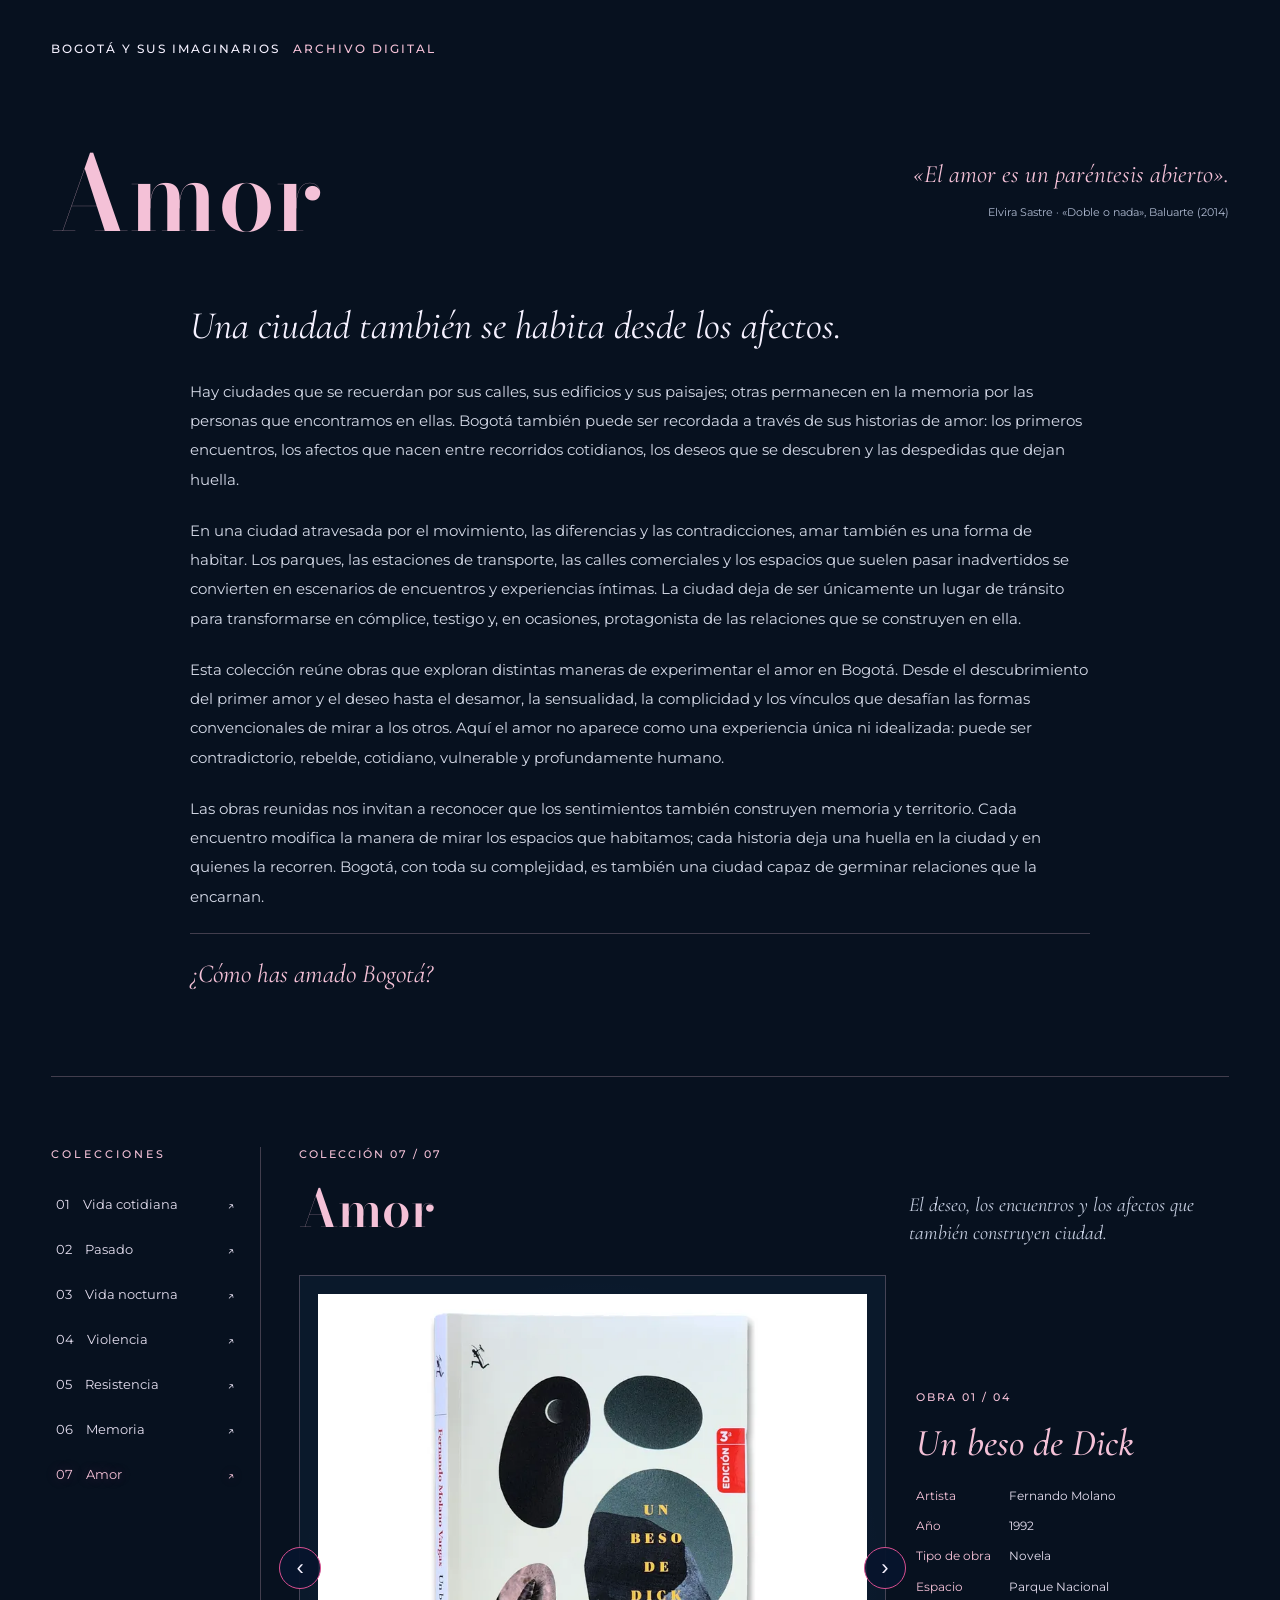
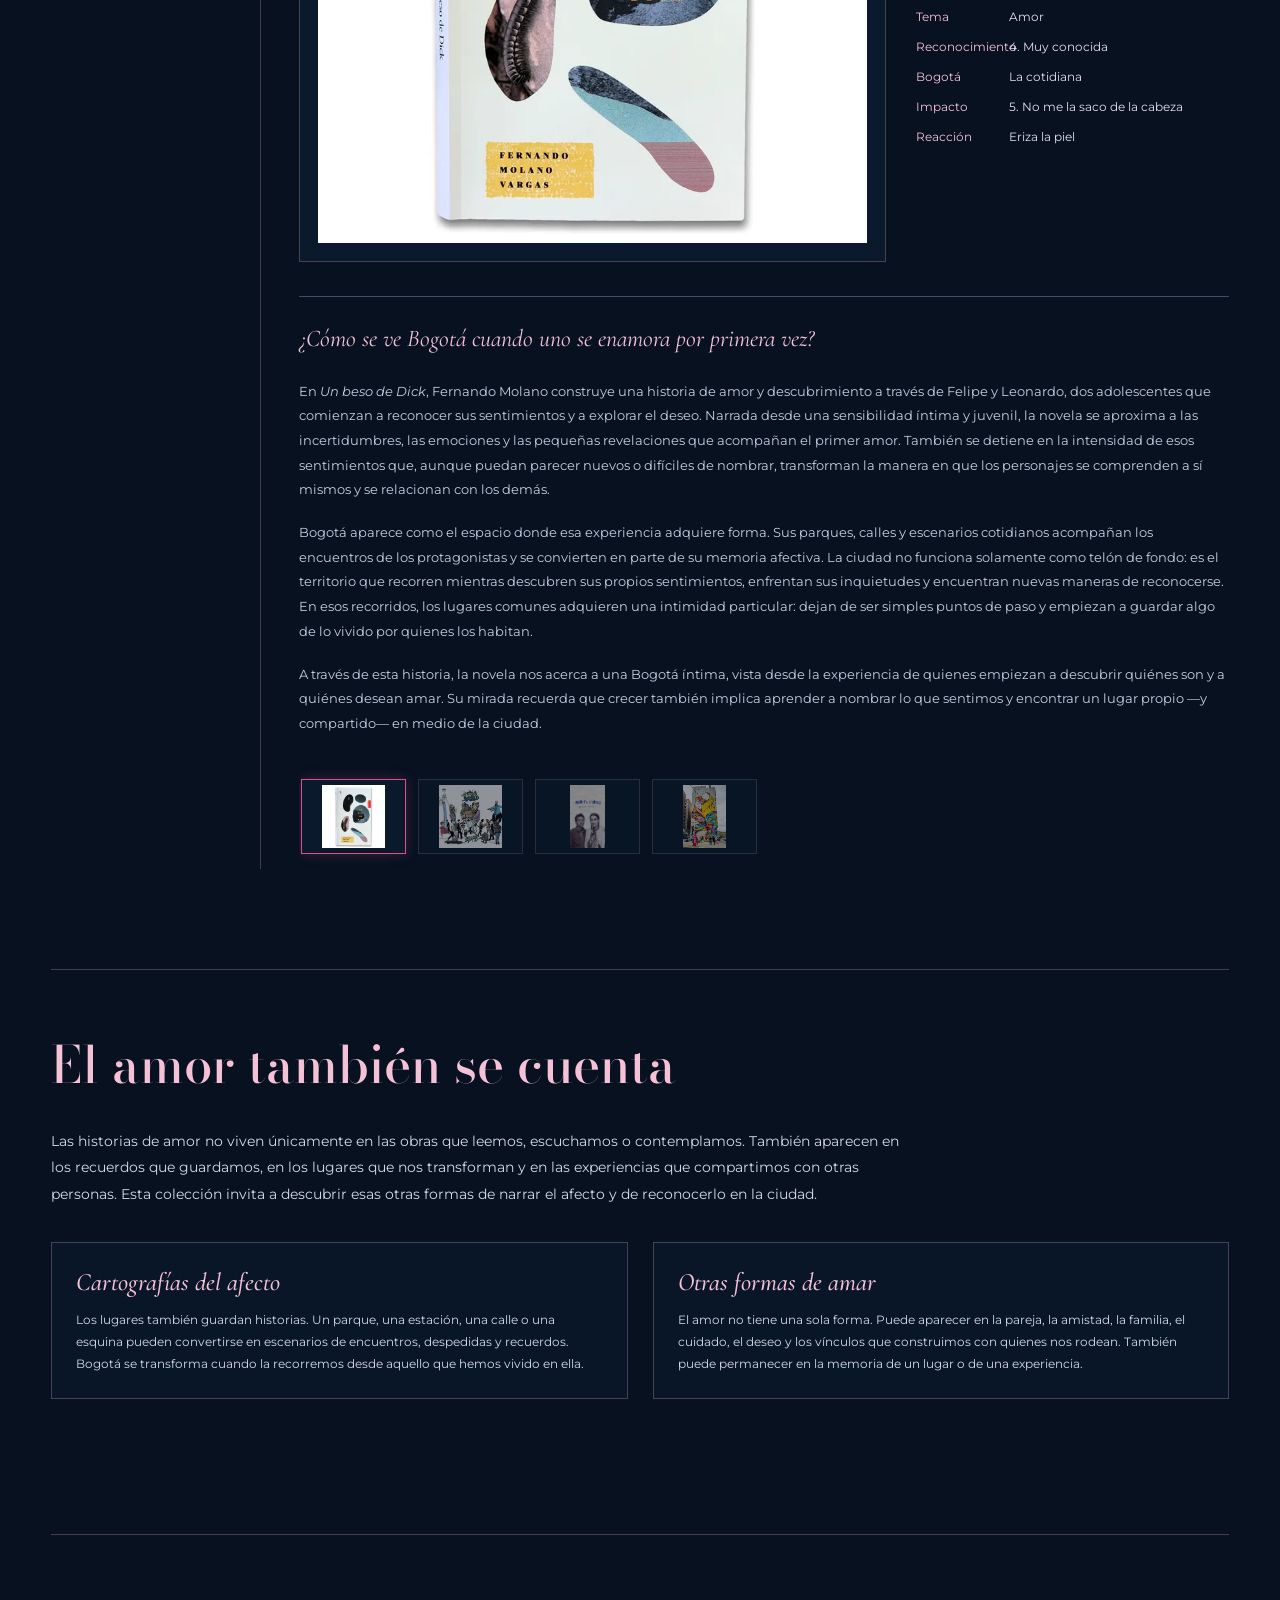
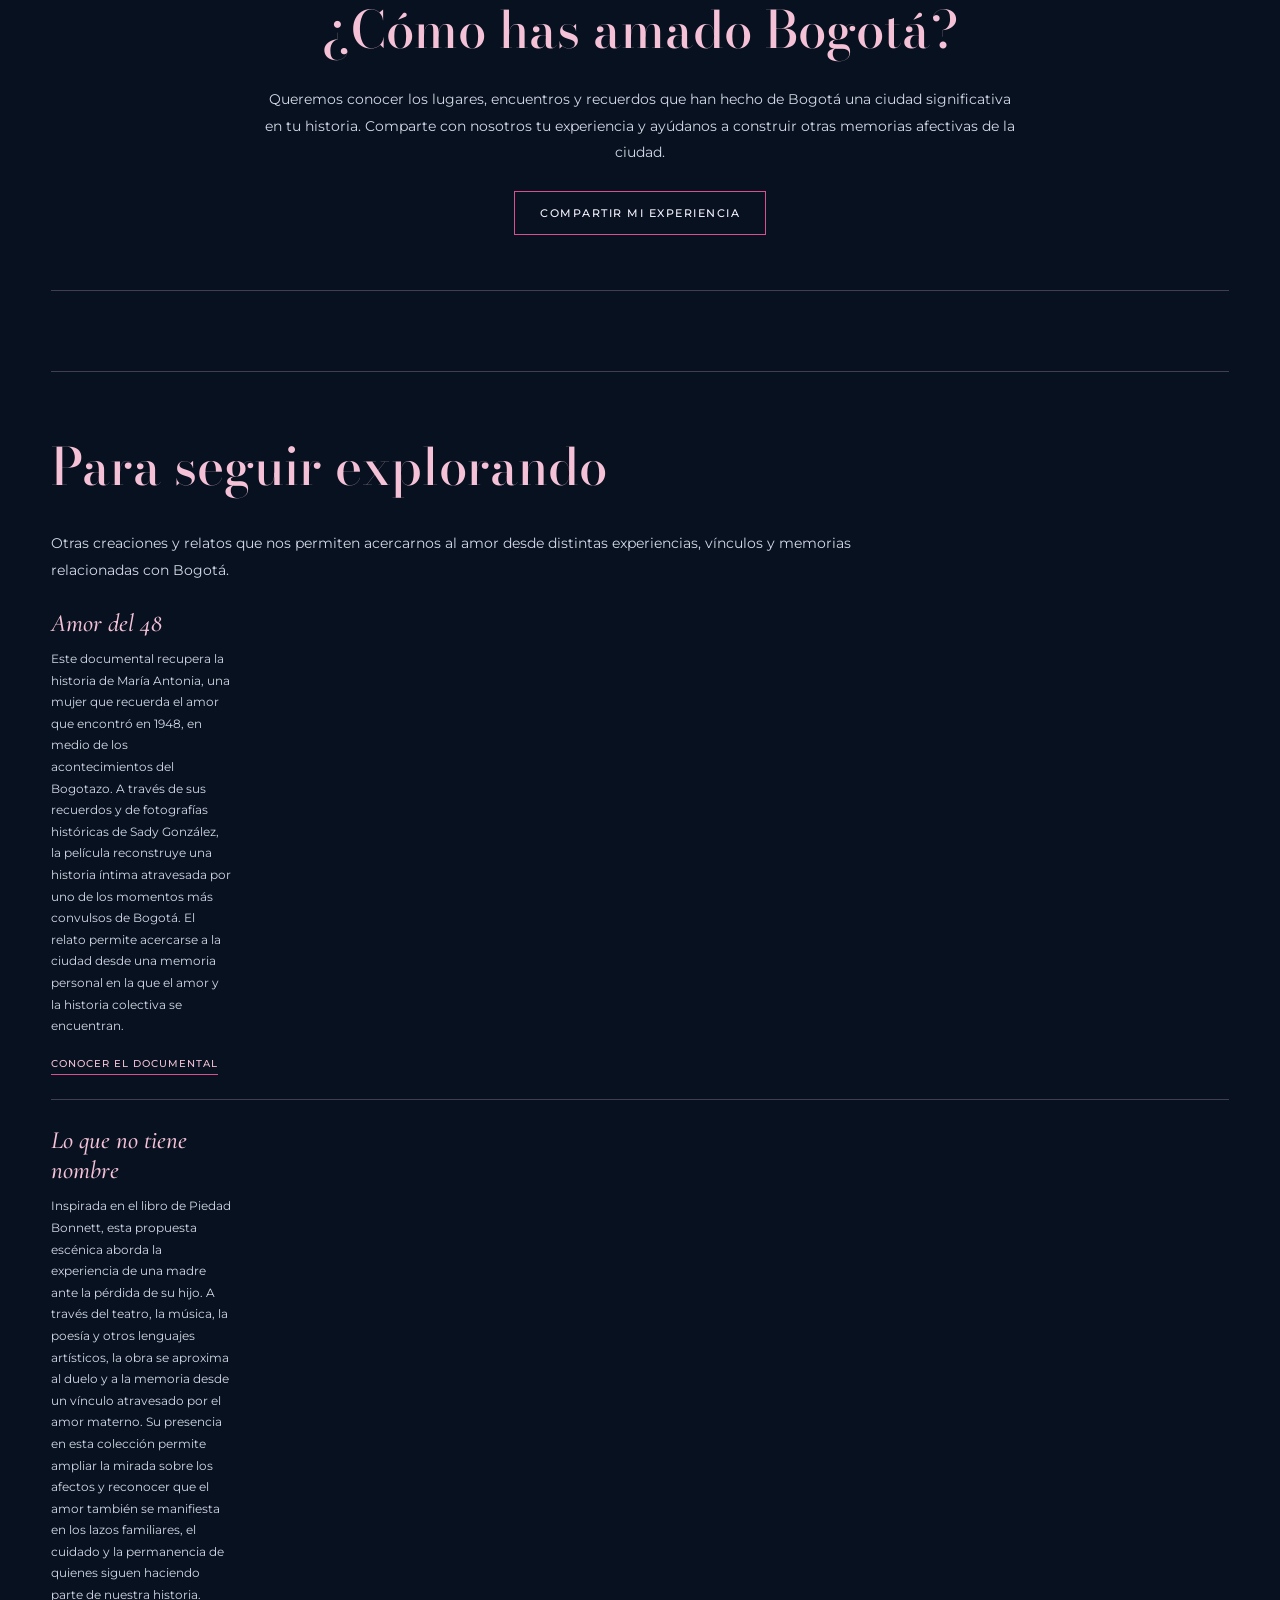
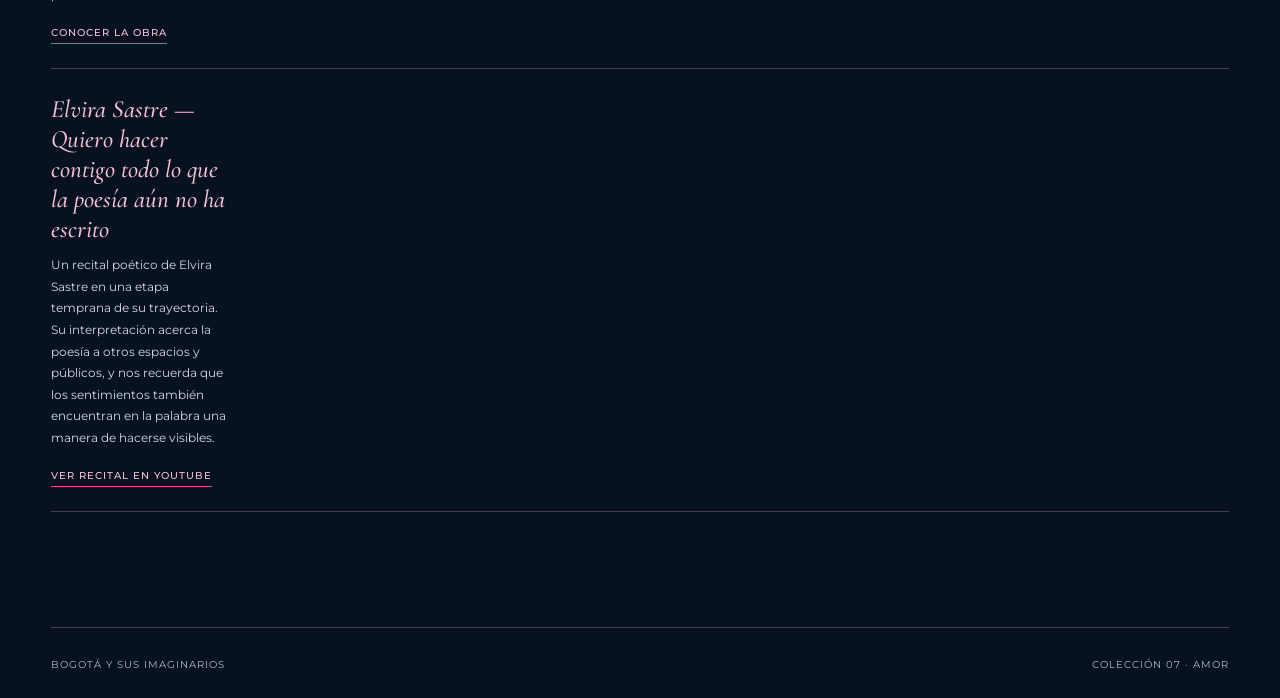
==== amor.html @ e79a4f64 "Create amor.html" ====
<!DOCTYPE html>
<html lang="es">
<head>
  <meta charset="UTF-8">
  <meta name="viewport" content="width=device-width, initial-scale=1.0">
  <meta name="description" content="Explora la colección Amor de Bogotá y sus imaginarios.">
  <title>Amor | Bogotá y sus imaginarios</title>
  <link rel="stylesheet" href="style.css">

  <style>
    :root {
      --fondo: #07111f;
      --panel: #0a192b;
      --lila: #f4c1d7;
      --violeta: #d94f91;
      --texto: #d4d9e7;
      --suave: #aeb9d0;
      --linea: rgba(244, 193, 215, .25);
    }

    * { box-sizing: border-box; }

    body { margin: 0; }

    .pagina-coleccion {
      min-height: 100vh;
      background: var(--fondo);
      color: #f5f1ff;
      padding: 35px 4% 12px;
    }

    .marca-memoria {
      display: inline-block;
      color: #f5f1ff;
      text-decoration: none;
      font: 500 12px 'Montserrat', sans-serif;
      letter-spacing: 2px;
    }

    .marca-memoria span {
      color: var(--lila);
      margin-left: 8px;
    }

    .apertura-memoria {
      max-width: 1450px;
      margin: 58px auto 0;
      padding: 25px 0 65px;
      border-bottom: 1px solid var(--linea);
    }

    .encabezado-memoria {
      display: flex;
      justify-content: space-between;
      align-items: flex-start;
      gap: 35px;
      margin-bottom: 58px;
    }

    .titulo-memoria {
      margin: 0;
      color: var(--lila);
      font: 600 clamp(52px, 8vw, 108px) 'Bodoni Moda', serif;
      line-height: .98;
    }

    .epigrafe-memoria {
      max-width: 450px;
      padding-top: 12px;
      text-align: right;
    }

    .epigrafe-memoria blockquote {
      margin: 0;
      color: #f4c1d7;
      font: italic 400 clamp(18px, 2.1vw, 25px) 'Cormorant Garamond', serif;
      line-height: 1.5;
    }

    .epigrafe-memoria p {
      margin: 12px 0 0;
      color: var(--suave);
      font: 400 11px 'Montserrat', sans-serif;
    }

    .texto-intro-memoria {
      max-width: 900px;
      margin: 0 auto;
      color: var(--texto);
      font: 400 15px 'Montserrat', sans-serif;
      line-height: 1.95;
    }

    .subtitulo-memoria {
      margin: 0 0 28px;
      color: #f5f1ff;
      font: italic 400 clamp(28px, 3.5vw, 39px) 'Cormorant Garamond', serif;
    }

    .texto-intro-memoria p { margin: 0 0 22px; }

    .pregunta-memoria {
      margin: 38px 0 0;
      padding: 24px 0 0;
      border-top: 1px solid var(--linea);
      color: var(--lila);
      font: italic 400 26px 'Cormorant Garamond', serif;
    }

    .enlace-recorrido {
      display: inline-block;
      margin-top: 24px;
      color: #f5f1ff;
      text-decoration: none;
      border-bottom: 1px solid var(--violeta);
      padding-bottom: 7px;
      font: 500 11px 'Montserrat', sans-serif;
      letter-spacing: 1.5px;
      text-transform: uppercase;
    }

    .enlace-recorrido:hover { color: var(--lila); }

    .coleccion-layout {
      display: grid;
      grid-template-columns: 210px minmax(0, 1fr);
      gap: 38px;
      max-width: 1600px;
      margin: 70px auto 0;
      scroll-margin-top: 30px;
    }

    .menu-colecciones {
      border-right: 1px solid var(--linea);
      padding-right: 20px;
    }

    .menu-colecciones h2 {
      font: 500 11px 'Montserrat', sans-serif;
      letter-spacing: 3px;
      color: #f4c1d7;
      margin: 0 0 25px;
    }

    .grupo-coleccion { margin-bottom: 7px; }

    .boton-coleccion {
      width: 100%;
      display: flex;
      align-items: center;
      justify-content: space-between;
      gap: 8px;
      padding: 10px 5px;
      border: 0;
      background: transparent;
      color: #e4deef;
      font: 400 13px 'Montserrat', sans-serif;
      text-align: left;
      cursor: pointer;
      text-decoration: none;
    }

    .boton-coleccion.activa {
      color: var(--lila);
      text-shadow: 0 0 12px rgba(217, 79, 145, .35);
    }

    .lista-obras {
      list-style: none;
      margin: 4px 0 12px;
      padding: 0 0 0 12px;
      border-left: 1px solid rgba(214, 182, 255, .35);
    }

    .lista-obras[hidden] { display: none; }

    .obra-menu {
      width: 100%;
      border: 0;
      background: transparent;
      color: #bfc6d8;
      text-align: left;
      padding: 9px 8px;
      font: 400 11px 'Montserrat', sans-serif;
      cursor: pointer;
      line-height: 1.5;
    }

    .obra-menu:hover,
    .obra-menu.seleccionada {
      background: rgba(217, 79, 145, .15);
      color: #f5f1ff;
    }

    .pendiente {
      padding: 8px;
      color: #8995ad;
      font: 10px 'Montserrat', sans-serif;
      line-height: 1.6;
    }

    .contenido-coleccion { min-width: 0; }

    .sobre-coleccion {
      display: flex;
      justify-content: space-between;
      align-items: end;
      gap: 25px;
      margin-bottom: 28px;
    }

    .numero-coleccion {
      color: #f4c1d7;
      font: 500 11px 'Montserrat', sans-serif;
      letter-spacing: 2px;
      margin: 0;
    }

    .sobre-coleccion h2 {
      margin: 8px 0 0;
      color: var(--lila);
      font: 600 clamp(35px, 4vw, 58px) 'Bodoni Moda', serif;
    }

    .descripcion-coleccion {
      max-width: 320px;
      margin: 0;
      color: #c6cee0;
      font: italic 400 20px 'Cormorant Garamond', serif;
      line-height: 1.4;
    }

    .exposicion {
      display: grid;
      grid-template-columns: minmax(0, 1.5fr) minmax(220px, .8fr);
      gap: 30px;
      align-items: center;
    }

    .marco-obra {
      position: relative;
      aspect-ratio: 4 / 3;
      min-width: 0;
      display: grid;
      place-items: center;
      padding: 18px;
      border: 1px solid var(--linea);
      background:
        radial-gradient(ellipse at center, rgba(49, 91, 255, .14), transparent 70%),
        var(--panel);
    }

    .imagen-obra {
      width: 100%;
      height: 100%;
      max-height: 100%;
      object-fit: contain;
    }

    .flecha-obra {
      position: absolute;
      z-index: 2;
      top: 50%;
      transform: translateY(-50%);
      width: 42px;
      height: 42px;
      border: 1px solid var(--violeta);
      border-radius: 50%;
      background: rgba(7, 21, 45, .95);
      color: #f5f1ff;
      font-size: 22px;
      cursor: pointer;
    }

    .flecha-obra:hover {
      box-shadow: 0 0 16px rgba(217, 79, 145, .35);
    }

    .flecha-anterior { left: -21px; }
    .flecha-siguiente { right: -21px; }

    .datos-obra { padding: 12px 0; }

    .contador-obra {
      color: #f4c1d7;
      font: 500 11px 'Montserrat', sans-serif;
      letter-spacing: 2px;
      margin: 0;
    }

    .datos-obra h3 {
      color: var(--lila);
      font: italic 500 clamp(25px, 3vw, 38px) 'Cormorant Garamond', serif;
      margin: 16px 0 20px;
    }

    .ficha-obra {
      display: grid;
      grid-template-columns: 85px 1fr;
      gap: 11px 8px;
      font: 400 12px 'Montserrat', sans-serif;
      line-height: 1.6;
    }

    .ficha-obra dt { color: #f4c1d7; }
    .ficha-obra dd { margin: 0; color: #e4deef; }

    .descripcion-obra {
      border-top: 1px solid rgba(229, 200, 255, .3);
      padding-top: 17px;
      color: #c6cee0;
      font: 400 12px 'Montserrat', sans-serif;
      line-height: 1.8;
    }

    /* DESCRIPCIÓN AMPLIADA DE CADA OBRA */
    .exposicion {
      align-items: center;
    }

    .descripcion-obra {
      max-width: 1050px;
      margin: 34px auto 0;
      padding: 24px 0 0;
      border-top: 1px solid rgba(229, 200, 255, .3);
      color: #c6cee0;
      font: 400 13px 'Montserrat', sans-serif;
      line-height: 1.9;
    }

    .descripcion-obra p {
      margin: 0 0 18px;
    }

    .descripcion-obra .pregunta-descripcion {
      margin: 0 0 22px;
      color: var(--lila);
      font: italic 400 24px 'Cormorant Garamond', serif;
      line-height: 1.5;
    }

    .miniaturas {
      display: flex;
      gap: 12px;
      overflow-x: auto;
      padding: 25px 2px 15px;
      margin-top: 12px;
    }

    .miniatura {
      flex: 0 0 105px;
      height: 75px;
      border: 1px solid var(--linea);
      background: var(--panel);
      padding: 5px;
      cursor: pointer;
      opacity: .55;
    }

    .miniatura.activa {
      opacity: 1;
      border-color: var(--violeta);
      box-shadow: 0 0 12px rgba(217, 79, 145, .25);
    }

    .miniatura img {
      width: 100%;
      height: 100%;
      object-fit: contain;
    }

    .seccion-extra {
      max-width: 1450px;
      margin: 100px auto 0;
      padding: 55px 0;
      border-top: 1px solid var(--linea);
    }

    .seccion-extra h2 {
      color: var(--lila);
      font: 500 clamp(32px, 4vw, 54px) 'Bodoni Moda', serif;
      margin: 0 0 25px;
    }

    .seccion-extra > p {
      max-width: 850px;
      color: var(--texto);
      font: 400 14px 'Montserrat', sans-serif;
      line-height: 1.9;
    }

    .tarjetas-extra {
      display: grid;
      grid-template-columns: repeat(2, minmax(0, 1fr));
      gap: 25px;
      margin-top: 35px;
    }

    .tarjeta-extra {
      border: 1px solid var(--linea);
      background: rgba(10, 25, 43, .7);
      padding: 24px;
    }

    .tarjeta-extra h3 {
      color: var(--lila);
      font: italic 500 25px 'Cormorant Garamond', serif;
      margin: 0 0 12px;
    }

    .tarjeta-extra p {
      color: var(--texto);
      font: 400 12px 'Montserrat', sans-serif;
      line-height: 1.8;
    }

    .tarjeta-extra a {
      display: inline-block;
      margin-top: 12px;
      color: var(--lila);
      text-decoration: none;
      border-bottom: 1px solid var(--violeta);
      padding-bottom: 5px;
      font: 500 10px 'Montserrat', sans-serif;
      letter-spacing: 1px;
      text-transform: uppercase;
    }

    .participacion {
      max-width: 1450px;
      margin: 80px auto 0;
      padding: 55px 0;
      border-top: 1px solid var(--linea);
      border-bottom: 1px solid var(--linea);
      text-align: center;
    }

    .participacion h2 {
      color: var(--lila);
      font: 500 clamp(32px, 4vw, 54px) 'Bodoni Moda', serif;
      margin: 0 0 18px;
    }

    .participacion p {
      max-width: 750px;
      margin: 0 auto 25px;
      color: var(--texto);
      font: 400 14px 'Montserrat', sans-serif;
      line-height: 1.9;
    }

    .boton-participar {
      display: inline-block;
      padding: 14px 25px;
      border: 1px solid var(--violeta);
      color: #f5f1ff;
      text-decoration: none;
      font: 500 11px 'Montserrat', sans-serif;
      letter-spacing: 1.5px;
      text-transform: uppercase;
      transition: .25s;
    }

    .boton-participar:hover {
      background: var(--violeta);
      color: #07111f;
    }

    .recomendaciones {
      max-width: 1450px;
      margin: 80px auto 0;
      padding: 55px 0;
      border-top: 1px solid var(--linea);
    }

    .recomendaciones h2 {
      color: var(--lila);
      font: 500 clamp(32px, 4vw, 54px) 'Bodoni Moda', serif;
      margin: 0 0 25px;
    }

    .recomendaciones-intro {
      max-width: 850px;
      color: var(--texto);
      font: 400 14px 'Montserrat', sans-serif;
      line-height: 1.9;
    }

    .recomendacion {
      display: grid;
      grid-template-columns: 180px minmax(0, 1fr);
      gap: 25px;
      align-items: center;
      padding: 25px 0;
      border-bottom: 1px solid var(--linea);
    }

    .recomendacion img {
      width: 100%;
      aspect-ratio: 4 / 3;
      object-fit: cover;
      border: 1px solid var(--linea);
    }

    .recomendacion h3 {
      color: var(--lila);
      font: italic 500 25px 'Cormorant Garamond', serif;
      margin: 0 0 10px;
    }

    .recomendacion p {
      color: var(--texto);
      font: 400 12px 'Montserrat', sans-serif;
      line-height: 1.8;
      margin: 0 0 12px;
    }

    .recomendacion a {
      color: var(--lila);
      text-decoration: none;
      border-bottom: 1px solid var(--violeta);
      padding-bottom: 4px;
      font: 500 10px 'Montserrat', sans-serif;
      letter-spacing: 1px;
      text-transform: uppercase;
    }

    .video-recomendacion {
      width: 100%;
      max-width: 850px;
      aspect-ratio: 16 / 9;
      display: block;
      margin: 25px auto 0;
      border: 1px solid var(--linea);
    }

    .pie-memoria {
      max-width: 1450px;
      margin: 60px auto 0;
      padding: 30px 0 15px;
      border-top: 1px solid var(--linea);
      display: flex;
      justify-content: space-between;
      gap: 20px;
      color: var(--suave);
      font: 400 10px 'Montserrat', sans-serif;
      letter-spacing: 1px;
    }

    @media (max-width: 900px) {
      .coleccion-layout {
        grid-template-columns: 1fr;
      }

      .menu-colecciones {
        border-right: 0;
        border-bottom: 1px solid var(--linea);
        padding: 0 0 20px;
      }

      .exposicion {
        grid-template-columns: 1fr;
      }

      .datos-obra {
        padding: 10px 0;
      }
    }

    @media (max-width: 600px) {
      .pagina-coleccion { padding: 25px 5% 10px; }

      .encabezado-memoria {
        display: block;
        margin-bottom: 35px;
      }

      .epigrafe-memoria {
        margin-top: 30px;
        text-align: left;
      }

      .sobre-coleccion {
        display: block;
      }

      .descripcion-coleccion {
        margin-top: 15px;
      }

      .tarjetas-extra {
        grid-template-columns: 1fr;
      }

      .recomendacion {
        grid-template-columns: 1fr;
      }

      .recomendacion img {
        max-width: 260px;
      }

      .pie-memoria {
        display: block;
        line-height: 2;
      }
    }
  </style>
</head>
<body>

  <main class="pagina-coleccion">

    <a href="index.html" class="marca-memoria">
      BOGOTÁ Y SUS IMAGINARIOS
      <span>ARCHIVO DIGITAL</span>
    </a>

    <section class="apertura-memoria">

      <div class="encabezado-memoria">
        <h1 class="titulo-memoria">Amor</h1>

        <div class="epigrafe-memoria">
          <blockquote>
            «El amor es un paréntesis abierto».
          </blockquote>
          <p>Elvira Sastre · «Doble o nada», Baluarte (2014)</p>
        </div>
      </div>

      <div class="texto-intro-memoria">

        <h2 class="subtitulo-memoria">
          Una ciudad también se habita desde los afectos.
        </h2>

        <p>
          Hay ciudades que se recuerdan por sus calles, sus edificios y sus
          paisajes; otras permanecen en la memoria por las personas que
          encontramos en ellas. Bogotá también puede ser recordada a través
          de sus historias de amor: los primeros encuentros, los afectos que
          nacen entre recorridos cotidianos, los deseos que se descubren y
          las despedidas que dejan huella.
        </p>

        <p>
          En una ciudad atravesada por el movimiento, las diferencias y las
          contradicciones, amar también es una forma de habitar. Los parques,
          las estaciones de transporte, las calles comerciales y los espacios
          que suelen pasar inadvertidos se convierten en escenarios de
          encuentros y experiencias íntimas. La ciudad deja de ser únicamente
          un lugar de tránsito para transformarse en cómplice, testigo y,
          en ocasiones, protagonista de las relaciones que se construyen en ella.
        </p>

        <p>
          Esta colección reúne obras que exploran distintas maneras de
          experimentar el amor en Bogotá. Desde el descubrimiento del primer
          amor y el deseo hasta el desamor, la sensualidad, la complicidad y
          los vínculos que desafían las formas convencionales de mirar a los
          otros. Aquí el amor no aparece como una experiencia única ni
          idealizada: puede ser contradictorio, rebelde, cotidiano, vulnerable
          y profundamente humano.
        </p>

        <p>
          Las obras reunidas nos invitan a reconocer que los sentimientos
          también construyen memoria y territorio. Cada encuentro modifica
          la manera de mirar los espacios que habitamos; cada historia deja
          una huella en la ciudad y en quienes la recorren. Bogotá, con toda
          su complejidad, es también una ciudad capaz de germinar relaciones
          que la encarnan.
        </p>

        <p class="pregunta-memoria" id="pregunta-apertura">
          ¿Cómo has amado Bogotá?
        </p>

      </div>
    </section>

    <section class="coleccion-layout" id="coleccion">

      <aside class="menu-colecciones">
        <h2>COLECCIONES</h2>

        <nav id="menu-lateral">

          <div class="grupo-coleccion">
            <a class="boton-coleccion" href="vida-cotidiana.html">
              <span>01　Vida cotidiana</span><span>↗</span>
            </a>
          </div>

          <div class="grupo-coleccion">
            <a class="boton-coleccion" href="pasado.html">
              <span>02　Pasado</span><span>↗</span>
            </a>
          </div>

          <div class="grupo-coleccion">
            <a class="boton-coleccion" href="vida-nocturna.html">
              <span>03　Vida nocturna</span><span>↗</span>
            </a>
          </div>

          <div class="grupo-coleccion">
            <a class="boton-coleccion" href="violencia.html">
              <span>04　Violencia</span><span>↗</span>
            </a>
          </div>

          <div class="grupo-coleccion">
            <a class="boton-coleccion" href="resistencia.html">
              <span>05　Resistencia</span><span>↗</span>
            </a>
          </div>

          <div class="grupo-coleccion">
            <a class="boton-coleccion" href="memoria.html">
              <span>06　Memoria</span><span>↗</span>
            </a>
          </div>

          <div class="grupo-coleccion">
            <a class="boton-coleccion activa" href="amor.html" aria-current="page">
              <span>07　Amor</span><span>↗</span>
            </a>
          </div>

        </nav>
      </aside>

      <div class="contenido-coleccion">

        <div class="sobre-coleccion">
          <div>
            <p class="numero-coleccion">COLECCIÓN 07 / 07</p>
            <h2>Amor</h2>
          </div>

          <p class="descripcion-coleccion">
            El deseo, los encuentros y los afectos que también construyen ciudad.
          </p>
        </div>

        <div class="exposicion">

          <div class="marco-obra">
            <button class="flecha-obra flecha-anterior" id="anterior" aria-label="Obra anterior">‹</button>

            <img
              src="imgs/un-beso-de-dick.webp"
              alt="Portada de Un beso de Dick"
              class="imagen-obra"
              id="imagen-principal"
            >

            <button class="flecha-obra flecha-siguiente" id="siguiente" aria-label="Obra siguiente">›</button>
          </div>

          <div class="datos-obra">
            <p class="contador-obra" id="contador-obra">OBRA 01 / 04</p>
            <h3 id="titulo-obra">Un beso de Dick</h3>

            <dl class="ficha-obra" id="ficha-obra">
              <dt>Artista</dt>
              <dd>Fernando Molano</dd>

              <dt>Año</dt>
              <dd>1992</dd>

              <dt>Tipo de obra</dt>
              <dd>Novela</dd>

              <dt>Espacio</dt>
              <dd>Parque Nacional</dd>

              <dt>Tema</dt>
              <dd>Amor</dd>

              <dt>Reconocimiento</dt>
              <dd>4. Muy conocida</dd>

              <dt>Bogotá</dt>
              <dd>La cotidiana</dd>

              <dt>Impacto</dt>
              <dd>5. No me la saco de la cabeza</dd>

              <dt>Reacción</dt>
              <dd>Eriza la piel</dd>
            </dl>
          </div>

        </div>

        <div class="descripcion-obra" id="descripcion-obra">
          <p class="pregunta-descripcion">
            ¿Cómo se ve Bogotá cuando uno se enamora por primera vez?
          </p>

          <p>
            En Un beso de Dick, Fernando Molano construye una historia de amor
            y descubrimiento a través de Felipe y Leonardo, dos adolescentes
            que comienzan a reconocer sus sentimientos y a explorar el deseo.
            Narrada desde una sensibilidad íntima y juvenil, la novela se
            aproxima a las incertidumbres, las emociones y las pequeñas
            revelaciones que acompañan el primer amor. También se detiene en
            la intensidad de esos sentimientos que, aunque puedan parecer
            nuevos o difíciles de nombrar, transforman la manera en que los
            personajes se comprenden a sí mismos y se relacionan con los demás.
          </p>

          <p>
            Bogotá aparece como el espacio donde esa experiencia adquiere
            forma. Sus parques, calles y escenarios cotidianos acompañan los
            encuentros de los protagonistas y se convierten en parte de su
            memoria afectiva. La ciudad no funciona solamente como telón de
            fondo: es el territorio que recorren mientras descubren sus
            propios sentimientos, enfrentan sus inquietudes y encuentran
            nuevas maneras de reconocerse. En esos recorridos, los lugares
            comunes adquieren una intimidad particular: dejan de ser simples
            puntos de paso y empiezan a guardar algo de lo vivido por quienes
            los habitan.
          </p>

          <p>
            A través de esta historia, la novela nos acerca a una Bogotá
            íntima, vista desde la experiencia de quienes empiezan a descubrir
            quiénes son y a quiénes desean amar. Su mirada recuerda que crecer
            también implica aprender a nombrar lo que sentimos y encontrar un
            lugar propio —y compartido— en medio de la ciudad.
          </p>
        </div>

        <div class="miniaturas" id="miniaturas">

          <button class="miniatura activa" data-indice="0" aria-label="Ver Un beso de Dick">
            <img src="imgs/un-beso-de-dick.webp" alt="">
          </button>

          <button class="miniatura" data-indice="1" aria-label="Ver Rock N' Love">
            <img src="imgs/rock-n-love.png" alt="">
          </button>

          <button class="miniatura" data-indice="2" aria-label="Ver Bolero Falaz">
            <img src="imgs/bolero-falaz.jpeg" alt="">
          </button>

          <button class="miniatura" data-indice="3" aria-label="Ver El beso de los invisibles">
            <img src="imgs/beso-de-los-invisibles.jpg" alt="">
          </button>

        </div>

      </div>
    </section>
        <section class="seccion-extra" id="extras-amor">

      <h2>El amor también se cuenta</h2>

      <p>
        Las historias de amor no viven únicamente en las obras que leemos,
        escuchamos o contemplamos. También aparecen en los recuerdos que
        guardamos, en los lugares que nos transforman y en las experiencias
        que compartimos con otras personas. Esta colección invita a descubrir
        esas otras formas de narrar el afecto y de reconocerlo en la ciudad.
      </p>

      <div class="tarjetas-extra">

        <article class="tarjeta-extra">
          <h3>Cartografías del afecto</h3>
          <p>
            Los lugares también guardan historias. Un parque, una estación,
            una calle o una esquina pueden convertirse en escenarios de
            encuentros, despedidas y recuerdos. Bogotá se transforma cuando
            la recorremos desde aquello que hemos vivido en ella.
          </p>
        </article>

        <article class="tarjeta-extra">
          <h3>Otras formas de amar</h3>
          <p>
            El amor no tiene una sola forma. Puede aparecer en la pareja,
            la amistad, la familia, el cuidado, el deseo y los vínculos que
            construimos con quienes nos rodean. También puede permanecer
            en la memoria de un lugar o de una experiencia.
          </p>
        </article>

      </div>
    </section>

    <section class="participacion" id="participacion">

      <h2>¿Cómo has amado Bogotá?</h2>

      <p>
        Queremos conocer los lugares, encuentros y recuerdos que han hecho
        de Bogotá una ciudad significativa en tu historia. Comparte con
        nosotros tu experiencia y ayúdanos a construir otras memorias
        afectivas de la ciudad.
      </p>

      <a
        class="boton-participar"
        href="https://docs.google.com/forms/d/e/1FAIpQLSf56ZxmZTpntNAhx64Rl2U_ZjRFlSd25QZ6eEpLWCot-UC64g/viewform?usp=dialog"
        target="_blank"
        rel="noopener noreferrer"
      >
        Compartir mi experiencia
      </a>

    </section>

    <section class="recomendaciones" id="recomendaciones">

      <h2>Para seguir explorando</h2>

      <p class="recomendaciones-intro">
        Otras creaciones y relatos que nos permiten acercarnos al amor
        desde distintas experiencias, vínculos y memorias relacionadas
        con Bogotá.
      </p>

      <article class="recomendacion">

        <img
          src="imgs/amor-del-48.jpg"
          alt="Imagen de referencia del documental Amor del 48"
          onerror="this.style.display='none'"
        >

        <div>
          <h3>Amor del 48</h3>

          <p>
            Este documental recupera la historia de María Antonia, una mujer
            que recuerda el amor que encontró en 1948, en medio de los
            acontecimientos del Bogotazo. A través de sus recuerdos y de
            fotografías históricas de Sady González, la película reconstruye
            una historia íntima atravesada por uno de los momentos más
            convulsos de Bogotá. El relato permite acercarse a la ciudad
            desde una memoria personal en la que el amor y la historia
            colectiva se encuentran.
          </p>

          <a
            href="https://www.senalcolombia.tv/general/amor-del-48-un-romance-en-medio-del-bogotazo"
            target="_blank"
            rel="noopener noreferrer"
          >
            Conocer el documental
          </a>
        </div>

      </article>

      <article class="recomendacion">

        <img
          src="imgs/lo-que-no-tiene-nombre.jpg"
          alt="Imagen de referencia de Lo que no tiene nombre"
          onerror="this.style.display='none'"
        >

        <div>
          <h3>Lo que no tiene nombre</h3>

          <p>
            Inspirada en el libro de Piedad Bonnett, esta propuesta escénica
            aborda la experiencia de una madre ante la pérdida de su hijo.
            A través del teatro, la música, la poesía y otros lenguajes
            artísticos, la obra se aproxima al duelo y a la memoria desde
            un vínculo atravesado por el amor materno. Su presencia en esta
            colección permite ampliar la mirada sobre los afectos y reconocer
            que el amor también se manifiesta en los lazos familiares, el
            cuidado y la permanencia de quienes siguen haciendo parte
            de nuestra historia.
          </p>

          <a
            href="https://teatrolibre.com/funcion/lo-que-no-tiene-nombre/"
            target="_blank"
            rel="noopener noreferrer"
          >
            Conocer la obra
          </a>
        </div>

      </article>

      <article class="recomendacion">

        <img
          src="imgs/elvira-sastre.jpg"
          alt="Elvira Sastre recitando poesía"
          onerror="this.style.display='none'"
        >

        <div>
          <h3>Elvira Sastre — Quiero hacer contigo todo lo que la poesía aún no ha escrito</h3>

          <p>
            Un recital poético de Elvira Sastre en una etapa temprana de
            su trayectoria. Su interpretación acerca la poesía a otros
            espacios y públicos, y nos recuerda que los sentimientos
            también encuentran en la palabra una manera de hacerse visibles.
          </p>

          <a
            href="https://youtu.be/biWwQem_HW0"
            target="_blank"
            rel="noopener noreferrer"
          >
            Ver recital en YouTube
          </a>
        </div>

      </article>

    </section>

    <footer class="pie-memoria">
      <span>BOGOTÁ Y SUS IMAGINARIOS</span>
      <span>COLECCIÓN 07 · AMOR</span>
    </footer>

  </main>
    <script>
    const obras = [
      {
        titulo: "Un beso de Dick",
        imagen: "imgs/un-beso-de-dick.webp",
        artista: "Fernando Molano",
        anio: "1992",
        tipo: "Novela",
        espacio: "Parque Nacional",
        tema: "Amor",
        reconocimiento: "4. Muy conocida",
        bogota: "La cotidiana",
        impacto: "5. No me la saco de la cabeza",
        reaccion: "Eriza la piel",
        pregunta: "¿Cómo se ve Bogotá cuando uno se enamora por primera vez?",
        descripcion: `
          <p>En <em>Un beso de Dick</em>, Fernando Molano construye una historia de amor y descubrimiento a través de Felipe y Leonardo, dos adolescentes que comienzan a reconocer sus sentimientos y a explorar el deseo. Narrada desde una sensibilidad íntima y juvenil, la novela se aproxima a las incertidumbres, las emociones y las pequeñas revelaciones que acompañan el primer amor. También se detiene en la intensidad de esos sentimientos que, aunque puedan parecer nuevos o difíciles de nombrar, transforman la manera en que los personajes se comprenden a sí mismos y se relacionan con los demás.</p>
          <p>Bogotá aparece como el espacio donde esa experiencia adquiere forma. Sus parques, calles y escenarios cotidianos acompañan los encuentros de los protagonistas y se convierten en parte de su memoria afectiva. La ciudad no funciona solamente como telón de fondo: es el territorio que recorren mientras descubren sus propios sentimientos, enfrentan sus inquietudes y encuentran nuevas maneras de reconocerse. En esos recorridos, los lugares comunes adquieren una intimidad particular: dejan de ser simples puntos de paso y empiezan a guardar algo de lo vivido por quienes los habitan.</p>
          <p>A través de esta historia, la novela nos acerca a una Bogotá íntima, vista desde la experiencia de quienes empiezan a descubrir quiénes son y a quiénes desean amar. Su mirada recuerda que crecer también implica aprender a nombrar lo que sentimos y encontrar un lugar propio —y compartido— en medio de la ciudad.</p>
        `
      },
      {
        titulo: "Rock N' Love",
        imagen: "imgs/rock-n-love.png",
        artista: "LosPetitFellas",
        anio: "2014",
        tipo: "Canción",
        espacio: "TransMilenio",
        tema: "Amor",
        reconocimiento: "1. Poco conocida",
        bogota: "La rebelde",
        impacto: "4. Imprescindible",
        reaccion: "Eriza la piel",
        pregunta: "¿Y si Bogotá también fuera parte de una historia de amor?",
        descripcion: `
          <p>En <em>Rock N' Love</em>, LosPetitFellas convierten el recorrido por la ciudad en parte de una experiencia compartida. La canción acompaña la historia nocturna de una pareja que atraviesa distintos espacios urbanos, entre calles, transporte y paisajes que adquieren otro significado cuando se recorren junto a alguien más. La música se convierte en una forma de acompañar ese movimiento y de narrar una relación que se desarrolla mientras la ciudad continúa su propio ritmo.</p>
          <p>La noche transforma la percepción de Bogotá. Los trayectos cotidianos se cargan de complicidad y movimiento, mientras la música imprime a la ciudad una energía propia. En este recorrido, el espacio urbano deja de ser una sucesión de lugares para convertirse en el escenario de una experiencia afectiva. El transporte, las calles y los paisajes urbanos adquieren una dimensión distinta cuando se comparten con alguien.</p>
          <p>La canción propone una Bogotá en movimiento, donde el amor se mezcla con la música, la noche y la posibilidad de descubrir la ciudad desde la compañía de otro. Es una mirada que reconoce que los recorridos compartidos también pueden convertirse en recuerdos y que, a veces, una ciudad se siente diferente cuando se atraviesa junto a alguien.</p>
        `
      },
      {
        titulo: "Bolero Falaz",
        imagen: "imgs/bolero-falaz.jpeg",
        artista: "Aterciopelados",
        anio: "1995",
        tipo: "Canción",
        espacio: "San Victorino",
        tema: "Amor",
        reconocimiento: "5. Emblemática",
        bogota: "La rebelde",
        impacto: "1. Puedo vivir sin ella",
        reaccion: "Deja pensando",
        pregunta: "¿Qué pasa cuando el amor también tiene algo de mentira, deseo y rabia?",
        descripcion: `
          <p>Con <em>Bolero Falaz</em>, Aterciopelados explora las contradicciones de las relaciones afectivas. Entre el desengaño, la ironía y la fuerza del rock, la canción se aleja de la representación idealizada del amor para acercarse a sus zonas más incómodas: aquellas en las que el deseo convive con la decepción y los sentimientos se vuelven difíciles de descifrar. Su fuerza está en esa mezcla de sensibilidad y rebeldía que convierte el desencanto en una expresión musical contundente.</p>
          <p>Su videoclip incorpora las calles de San Victorino como parte de ese universo. La presencia de Aterciopelados entre la multitud y el movimiento comercial del centro construye una imagen de Bogotá popular, acelerada y llena de contrastes. El espacio urbano aporta una atmósfera particular a la canción y conecta sus emociones con una ciudad que nunca permanece quieta. La cotidianidad del centro se mezcla con la energía de la música y con una mirada que no intenta suavizar las contradicciones.</p>
          <p>Así, <em>Bolero Falaz</em> presenta una Bogotá rebelde, en la que el amor también puede expresarse desde la inconformidad, el desencanto y la energía de quienes se resisten a vivirlo de una sola manera. La canción recuerda que los afectos no siempre son sencillos y que incluso las experiencias difíciles forman parte de nuestra manera de relacionarnos con los demás y con los lugares que habitamos.</p>
        `
      },
      {
        titulo: "El beso de los invisibles",
        imagen: "imgs/beso-de-los-invisibles.jpg",
        artista: "Vértigo Graffiti",
        anio: "2013",
        tipo: "Mural",
        espacio: "Antiguo Bronx",
        tema: "Amor",
        reconocimiento: "5. Emblemática",
        bogota: "La ruda",
        impacto: "5. No me la saco de la cabeza",
        reaccion: "Eriza la piel",
        pregunta: "¿Puede un beso hacer visibles a quienes la ciudad suele ignorar?",
        descripcion: `
          <p>Inspirado en la fotografía de una pareja de habitantes de calle, <em>El beso de los invisibles</em> transforma una escena íntima en una imagen monumental que ocupa el espacio público de Bogotá. El mural lleva al centro de la ciudad un gesto de afecto que, por su sencillez, contrasta con las condiciones de exclusión y marginalidad que atraviesan la vida de muchas personas. Una escena cotidiana adquiere una dimensión pública y obliga a detener la mirada sobre quienes suelen permanecer al margen.</p>
          <p>Su presencia en el entorno del antiguo Bronx propone otra manera de mirar a quienes habitan los márgenes urbanos. Allí donde suelen imponerse el estigma, la indiferencia y el olvido, la imagen de dos personas que se besan introduce una experiencia profundamente humana: la posibilidad de establecer vínculos, compartir afecto y construir intimidad incluso en circunstancias adversas. El mural desplaza por un momento la mirada habitual sobre este territorio y sitúa en el centro una expresión de ternura.</p>
          <p>La obra convierte el beso en un gesto de reconocimiento. Su monumentalidad invita a detenerse ante una realidad que con frecuencia permanece fuera de la mirada y recuerda que el amor también existe en los lugares y entre las personas que la ciudad suele invisibilizar. De esta manera, el mural transforma una historia particular en una imagen compartida de la memoria urbana.</p>
        `
      }
    ];

    let obraActual = 0;

    const imagenPrincipal = document.getElementById("imagen-principal");
    const tituloObra = document.getElementById("titulo-obra");
    const contadorObra = document.getElementById("contador-obra");
    const fichaObra = document.getElementById("ficha-obra");
    const descripcionObra = document.getElementById("descripcion-obra");
    const miniaturas = document.querySelectorAll(".miniatura");

    function actualizarObra() {
      const obra = obras[obraActual];

      imagenPrincipal.src = obra.imagen;
      imagenPrincipal.alt = obra.titulo;

      tituloObra.textContent = obra.titulo;

      contadorObra.textContent =
        `OBRA ${String(obraActual + 1).padStart(2, "0")} / 04`;

      fichaObra.innerHTML = `
        <dt>Artista</dt>
        <dd>${obra.artista}</dd>

        <dt>Año</dt>
        <dd>${obra.anio}</dd>

        <dt>Tipo de obra</dt>
        <dd>${obra.tipo}</dd>

        <dt>Espacio</dt>
        <dd>${obra.espacio}</dd>

        <dt>Tema</dt>
        <dd>${obra.tema}</dd>

        <dt>Reconocimiento</dt>
        <dd>${obra.reconocimiento}</dd>

        <dt>Bogotá</dt>
        <dd>${obra.bogota}</dd>

        <dt>Impacto</dt>
        <dd>${obra.impacto}</dd>

        <dt>Reacción</dt>
        <dd>${obra.reaccion}</dd>
      `;

      descripcionObra.innerHTML = `
        <p class="pregunta-descripcion">${obra.pregunta}</p>
        ${obra.descripcion}
      `;

      miniaturas.forEach((miniatura, indice) => {
        miniatura.classList.toggle("activa", indice === obraActual);
      });
    }

    function cambiarObra(direccion) {
      obraActual = (obraActual + direccion + obras.length) % obras.length;
      actualizarObra();
    }

    document.getElementById("anterior").addEventListener("click", () => {
      cambiarObra(-1);
    });

    document.getElementById("siguiente").addEventListener("click", () => {
      cambiarObra(1);
    });

    miniaturas.forEach((miniatura) => {
      miniatura.addEventListener("click", () => {
        obraActual = Number(miniatura.dataset.indice);
        actualizarObra();
      });
    });

    actualizarObra();
  </script>

</body>
</html>
---- style.css ----
@import url('https://fonts.googleapis.com/css2?family=Bodoni+Moda:wght@500;600;700;800&family=Cormorant+Garamond:ital,wght@1,400;1,500;1,600&family=Montserrat:wght@400;500;600;700&display=swap');

/* =========================
   1. PALETA Y CONFIGURACIÓN
========================= */

:root {
    --azul-noche: #07152D;
    --azul-electrico: #315BFF;
    --violeta: #A83CFF;
    --magenta: #D65CFF;
    --lila: #E5C8FF;
    --blanco-frio: #F5F1FF;
}

* {
    margin: 0;
    padding: 0;
    box-sizing: border-box;
}

html {
    scroll-behavior: smooth;
    scroll-padding-top: 90px;
}

body {
    background: var(--azul-noche);
    color: var(--blanco-frio);
    font-family: 'Montserrat', sans-serif;
    line-height: 1.6;
}

a {
    color: inherit;
    text-decoration: none;
}

::selection {
    background: var(--violeta);
    color: white;
}

/* =========================
   2. ENCABEZADO Y NAVEGACIÓN
========================= */

.encabezado {
    position: absolute;
    z-index: 10;
    top: 0;
    left: 0;
    width: 100%;
    padding: 28px 5%;
    display: flex;
    align-items: center;
    justify-content: space-between;
    gap: 30px;
}

.marca {
    display: flex;
    flex-direction: column;
    font-family: 'Montserrat', sans-serif;
    font-size: 0.85rem;
    font-weight: 700;
    letter-spacing: 0.16em;
    line-height: 1.5;
}

.marca span {
    font-size: 0.58rem;
    font-weight: 400;
    letter-spacing: 0.22em;
    color: var(--lila);
}

.navegacion {
    display: flex;
    align-items: center;
    gap: 28px;
}

.navegacion a {
    position: relative;
    font-size: 0.7rem;
    font-weight: 500;
    letter-spacing: 0.04em;
    color: var(--blanco-frio);
    opacity: 0.82;
    transition: color 0.3s ease, opacity 0.3s ease;
}

.navegacion a:hover,
.navegacion a.activo {
    color: white;
    opacity: 1;
}

.navegacion a::after {
    content: '';
    position: absolute;
    bottom: -7px;
    left: 0;
    width: 0;
    height: 1px;
    background: var(--magenta);
    box-shadow: 0 0 8px var(--magenta);
    transition: width 0.3s ease;
}

.navegacion a:hover::after,
.navegacion a.activo::after {
    width: 100%;
}

/* =========================
   3. PORTADA PRINCIPAL
========================= */

.portada {
    position: relative;
    isolation: isolate;
    min-height: 720px;
    height: 100svh;
    max-height: 1100px;
    overflow: hidden;
    display: flex;
    align-items: center;
    justify-content: center;
    padding: 130px 5% 100px;
    background-color: var(--azul-noche);

    /* Sustituiremos esta ruta por el archivo
       de la fotografía que guardes en GitHub. */
    background-image:
        linear-gradient(
            180deg,
            rgba(4, 12, 31, 0.48) 0%,
            rgba(4, 12, 31, 0.15) 38%,
            rgba(4, 12, 31, 0.32) 65%,
            rgba(4, 12, 31, 0.88) 100%
        ),
        linear-gradient(
            90deg,
            rgba(4, 12, 31, 0.30),
            transparent 75%
        ),
        url("imgs/portada.jpg");

    background-position: center, center, center 55%;
    background-repeat: no-repeat;
    background-size: cover;
}

.portada::before {
    content: '';
    position: absolute;
    z-index: -1;
    inset: 0;
    pointer-events: none;
    background:
        radial-gradient(
            ellipse at 50% 43%,
            rgba(49, 91, 255, 0.10),
            transparent 52%
        );
}

.portada-contenido {
    position: relative;
    width: 100%;
    max-width: 1200px;
    text-align: center;
    animation: aparecer 1.2s ease both;
}

.etiqueta {
    font-size: 0.65rem;
    font-weight: 600;
    letter-spacing: 0.28em;
    text-transform: uppercase;
    color: var(--lila);
}

.portada .etiqueta {
    margin-bottom: 16px;
}

/* =========================
   4. TÍTULO Y LUMINOSIDAD
========================= */

.portada h1 {
    font-family: 'Bodoni Moda', serif;
    font-size: clamp(5rem, 14vw, 13rem);
    font-weight: 700;
    line-height: 0.95;
    letter-spacing: -0.055em;
    color: #F5F1FF;

    text-shadow:
        0 0 4px rgba(255, 255, 255, 0.85),
        0 0 14px rgba(85, 123, 255, 0.8),
        0 0 35px rgba(49, 91, 255, 0.6),
        0 0 75px rgba(49, 91, 255, 0.25);
}

.subtitulo {
    margin-top: 10px;
    font-family: 'Cormorant Garamond', serif;
    font-size: clamp(2.2rem, 5vw, 4.8rem);
    font-style: italic;
    font-weight: 500;
    line-height: 1.1;
    color: var(--lila);

    text-shadow:
        0 0 7px rgba(229, 200, 255, 0.6),
        0 0 20px rgba(214, 92, 255, 0.55),
        0 0 42px rgba(168, 60, 255, 0.3);
}

.introduccion {
    margin-top: 28px;
    font-size: clamp(0.85rem, 1.4vw, 1.05rem);
    letter-spacing: 0.06em;
    color: var(--blanco-frio);
    text-shadow: 0 2px 12px rgba(0, 0, 0, 0.8);
}

.explorar {
    display: inline-flex;
    align-items: center;
    gap: 18px;
    margin-top: 36px;
    padding: 13px 21px;
    border: 1px solid rgba(229, 200, 255, 0.65);
    color: white;
    font-size: 0.68rem;
    font-weight: 600;
    letter-spacing: 0.16em;
    transition:
        background 0.3s ease,
        border-color 0.3s ease,
        box-shadow 0.3s ease,
        transform 0.3s ease;
}

.explorar span {
    font-size: 1.1rem;
    color: var(--lila);
}

.explorar:hover {
    background: rgba(49, 91, 255, 0.18);
    border-color: var(--magenta);
    box-shadow: 0 0 24px rgba(49, 91, 255, 0.28);
    transform: translateY(-3px);
}

.indicador {
    position: absolute;
    bottom: 27px;
    left: 5%;
    display: flex;
    align-items: center;
    gap: 12px;
    font-size: 0.58rem;
    letter-spacing: 0.18em;
    color: rgba(245, 241, 255, 0.8);
}

.indicador span {
    display: block;
    width: 27px;
    height: 1px;
    background: var(--magenta);
    box-shadow: 0 0 8px var(--magenta);
}

/* =========================
   5. COLECCIONES
========================= */

.seccion-colecciones {
    position: relative;
    padding: 110px 7% 120px;
    background:
        radial-gradient(
            ellipse at 50% 0%,
            rgba(49, 91, 255, 0.12),
            transparent 60%
        ),
        var(--azul-noche);
}

.encabezado-seccion {
    max-width: 720px;
    margin: 0 auto 55px;
    text-align: center;
}

.encabezado-seccion h2,
.seccion-recorridos h2,
.seccion-proyecto h2 {
    margin-top: 14px;
    font-family: 'Bodoni Moda', serif;
    font-size: clamp(2.2rem, 5vw, 4rem);
    font-weight: 600;
    line-height: 1.15;
}

.encabezado-seccion > p:last-child,
.seccion-recorridos > p:last-child,
.seccion-proyecto > p:last-child {
    margin-top: 18px;
    color: rgba(245, 241, 255, 0.78);
    font-size: 0.9rem;
}

.colecciones-grid {
    display: grid;
    grid-template-columns: repeat(2, minmax(0, 1fr));
    max-width: 1100px;
    margin: 0 auto;
    border-top: 1px solid rgba(229, 200, 255, 0.22);
    border-left: 1px solid rgba(229, 200, 255, 0.22);
}

.coleccion {
    position: relative;
    min-height: 125px;
    padding: 25px 28px;
    display: flex;
    align-items: center;
    gap: 20px;
    border-right: 1px solid rgba(229, 200, 255, 0.22);
    border-bottom: 1px solid rgba(229, 200, 255, 0.22);
    background: rgba(255, 255, 255, 0.015);
    transition:
        background 0.3s ease,
        box-shadow 0.3s ease;
}

.coleccion:hover {
    background: rgba(49, 91, 255, 0.12);
    box-shadow: inset 0 0 25px rgba(49, 91, 255, 0.08);
}

.numero {
    align-self: flex-start;
    padding-top: 5px;
    font-size: 0.62rem;
    letter-spacing: 0.1em;
    color: var(--magenta);
}

.nombre-coleccion {
    font-family: 'Cormorant Garamond', serif;
    font-size: clamp(1.4rem, 2.5vw, 2rem);
    font-weight: 500;
}

.flecha {
    margin-left: auto;
    color: var(--lila);
    font-size: 1.1rem;
    transition: transform 0.3s ease, color 0.3s ease;
}

.coleccion:hover .flecha {
    color: white;
    transform: translate(3px, -3px);
}

/* =========================
   6. RECORRIDOS Y PROYECTO
========================= */

.seccion-recorridos,
.seccion-proyecto {
    padding: 100px 8%;
    text-align: center;
}

.seccion-recorridos {
    background:
        linear-gradient(
            135deg,
            rgba(49, 91, 255, 0.12),
            transparent 65%
        ),
        #0A1935;
}

.seccion-recorridos > p:last-child,
.seccion-proyecto > p:last-child {
    max-width: 650px;
    margin-right: auto;
    margin-left: auto;
}

.seccion-proyecto {
    background: var(--azul-noche);
}

/* =========================
   7. PIE DE PÁGINA
========================= */

.pie-pagina {
    padding: 30px 5%;
    border-top: 1px solid rgba(229, 200, 255, 0.18);
    display: flex;
    align-items: center;
    justify-content: space-between;
    gap: 20px;
    flex-wrap: wrap;
    color: rgba(245, 241, 255, 0.7);
    font-size: 0.7rem;
}

.pie-pagina a {
    font-weight: 600;
    letter-spacing: 0.12em;
    color: var(--lila);
}

/* =========================
   8. ANIMACIÓN Y ACCESIBILIDAD
========================= */

@keyframes aparecer {
    from {
        opacity: 0;
        transform: translateY(18px);
    }

    to {
        opacity: 1;
        transform: translateY(0);
    }
}

@media (prefers-reduced-motion: reduce) {
    *,
    *::before,
    *::after {
        scroll-behavior: auto !important;
        animation: none !important;
        transition: none !important;
    }
}

/* =========================
   9. DISEÑO PARA TABLET Y MÓVIL
========================= */

@media (max-width: 850px) {
    .encabezado {
        align-items: flex-start;
        flex-direction: column;
        gap: 20px;
        padding: 22px 5%;
    }

    .navegacion {
        flex-wrap: wrap;
        gap: 13px 22px;
    }

    .navegacion a {
        font-size: 0.65rem;
    }

    .portada {
        min-height: 680px;
        padding-top: 170px;
        background-position: center, center, 58% center;
    }

    .portada h1 {
        font-size: clamp(4rem, 15vw, 8rem);
    }

    .colecciones-grid {
        grid-template-columns: 1fr;
    }

    .seccion-colecciones {
        padding: 80px 5%;
    }
}

@media (max-width: 480px) {
    .marca {
        font-size: 0.78rem;
    }

    .marca span {
        font-size: 0.52rem;
    }

    .navegacion {
        gap: 12px 16px;
    }

    .portada {
        min-height: 650px;
        height: 92svh;
        padding-right: 5%;
        padding-left: 5%;
        background-position: center, center, 60% center;
    }

    .portada h1 {
        font-size: clamp(3.5rem, 16vw, 5.5rem);
        letter-spacing: -0.06em;
    }

    .subtitulo {
        font-size: clamp(2rem, 8vw, 2.8rem);
    }

    .portada .etiqueta {
        font-size: 0.55rem;
        letter-spacing: 0.16em;
    }

    .introduccion {
        font-size: 0.8rem;
    }

    .indicador {
        left: 5%;
        font-size: 0.5rem;
    }

    .coleccion {
        min-height: 100px;
        padding: 20px 17px;
        gap: 14px;
    }

    .pie-pagina {
        flex-direction: column;
        align-items: flex-start;
    }
}
/* Botón para activar y silenciar la lluvia */
.boton-lluvia {
    position: fixed;
    right: 28px;
    bottom: 26px;
    z-index: 1000;

    padding: 12px 18px;
    border: 1px solid rgba(229, 200, 255, 0.55);
    border-radius: 30px;

    background: rgba(7, 21, 45, 0.85);
    color: #F5F1FF;

    font-family: 'Montserrat', sans-serif;
    font-size: 11px;
    font-weight: 600;
    letter-spacing: 1px;

    cursor: pointer;
    backdrop-filter: blur(10px);
    box-shadow: 0 0 18px rgba(168, 60, 255, 0.15);

    transition: background 0.3s ease,
                box-shadow 0.3s ease,
                border-color 0.3s ease;
}

.boton-lluvia:hover {
    background: rgba(49, 91, 255, 0.25);
    border-color: #D65CFF;
    box-shadow: 0 0 22px rgba(168, 60, 255, 0.35);
}

.boton-lluvia:focus-visible {
    outline: 2px solid #E5C8FF;
    outline-offset: 4px;
}

@media (max-width: 600px) {
    .boton-lluvia {
        right: 16px;
        bottom: 16px;
        padding: 11px 15px;
        font-size: 10px;
    }
}
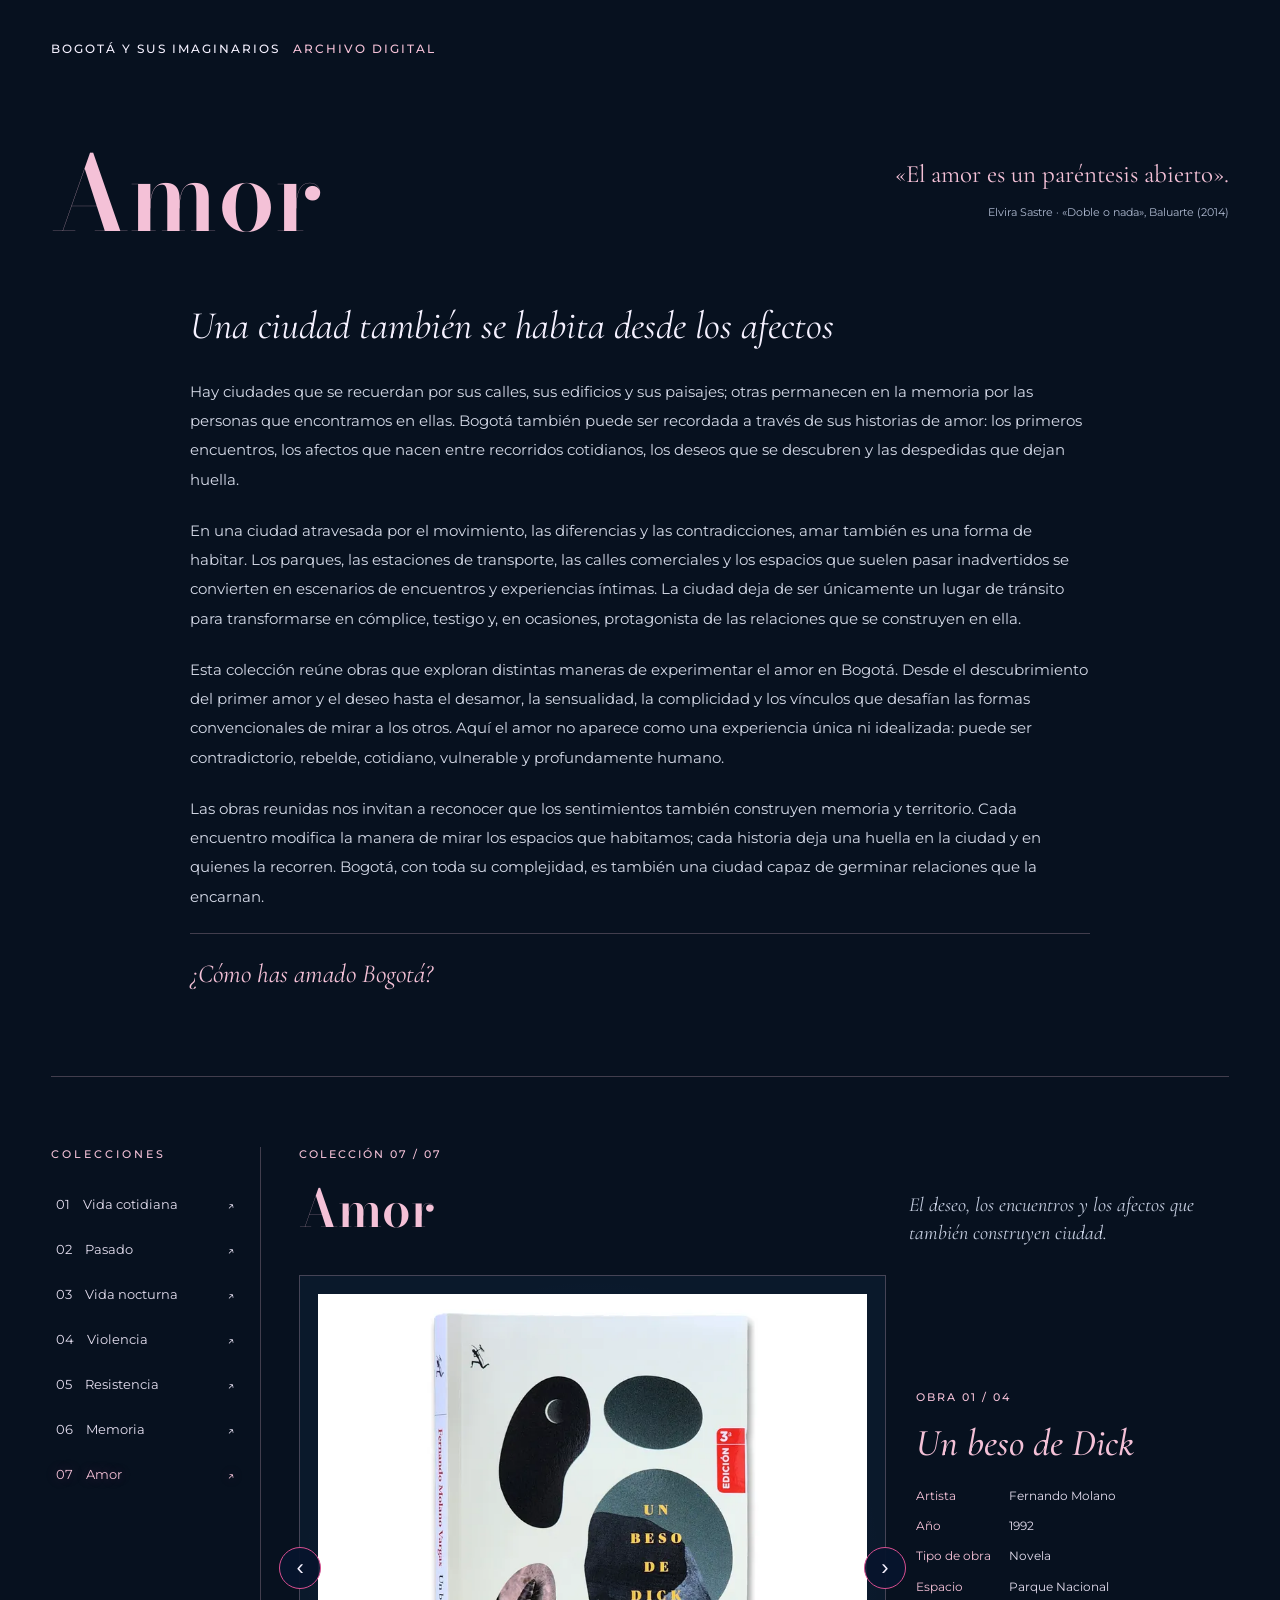
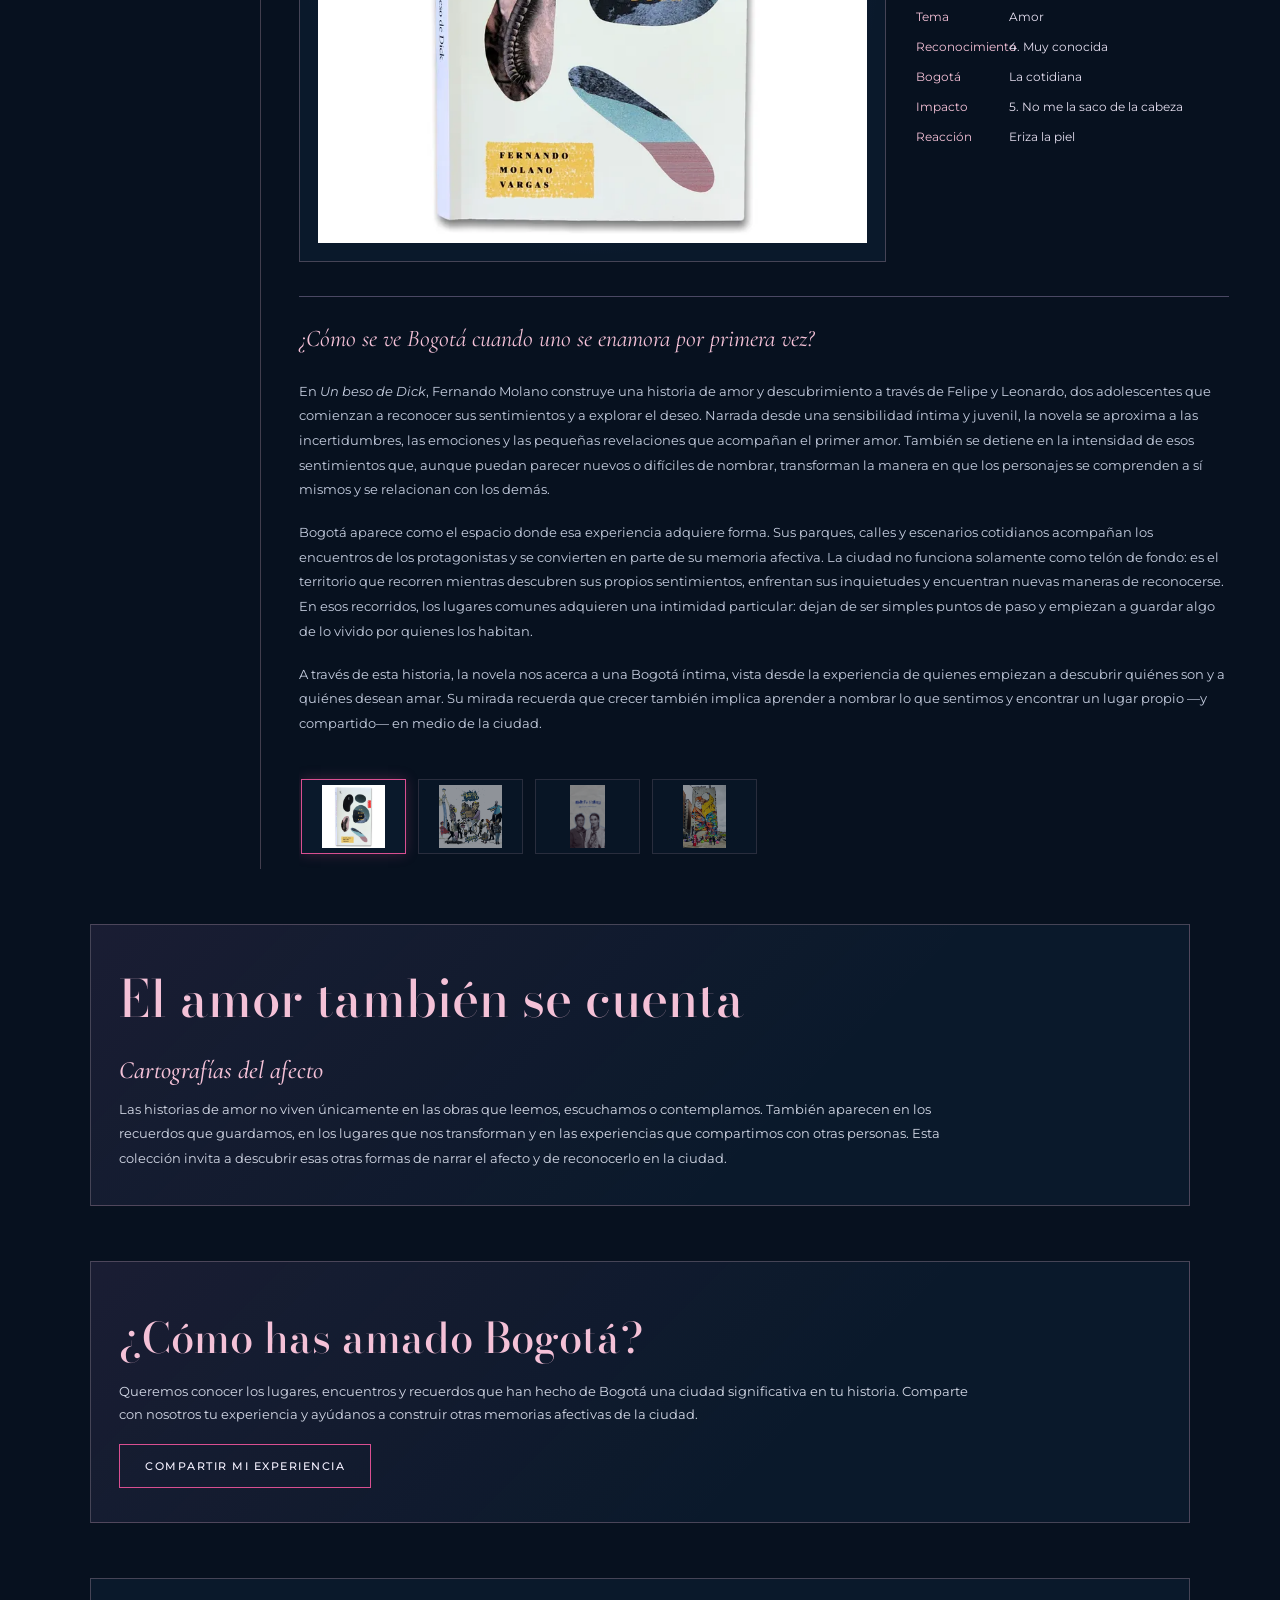
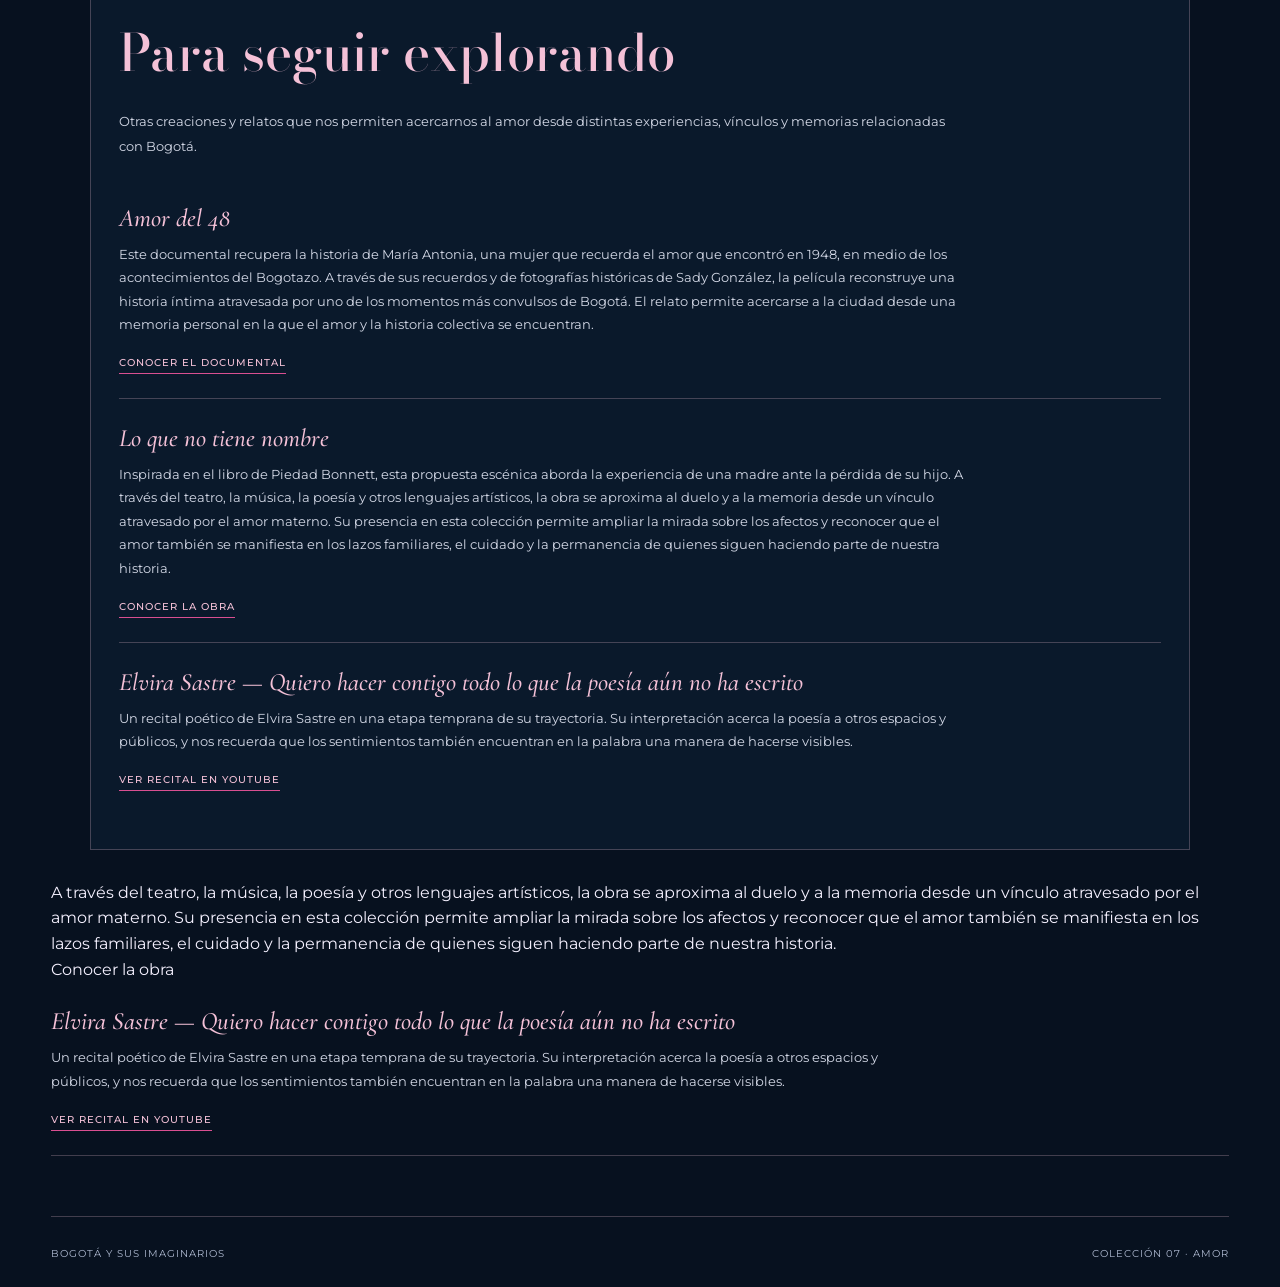
==== commit 0712a986: "Update amor.html" ====
--- a/amor.html
+++ b/amor.html
@@ -1,3 +1,4 @@
+
 <!DOCTYPE html>
 <html lang="es">
 <head>
@@ -19,7 +20,6 @@
     }
 
     * { box-sizing: border-box; }
-
     body { margin: 0; }
 
     .pagina-coleccion {
@@ -73,7 +73,7 @@
     .epigrafe-memoria blockquote {
       margin: 0;
       color: #f4c1d7;
-      font: italic 400 clamp(18px, 2.1vw, 25px) 'Cormorant Garamond', serif;
+      font: normal 400 clamp(18px, 2.1vw, 25px) 'Cormorant Garamond', serif;
       line-height: 1.5;
     }
 
@@ -313,10 +313,7 @@
       line-height: 1.8;
     }
 
-    /* DESCRIPCIÓN AMPLIADA DE CADA OBRA */
-    .exposicion {
-      align-items: center;
-    }
+    .exposicion { align-items: center; }
 
     .descripcion-obra {
       max-width: 1050px;
@@ -328,9 +325,7 @@
       line-height: 1.9;
     }
 
-    .descripcion-obra p {
-      margin: 0 0 18px;
-    }
+    .descripcion-obra p { margin: 0 0 18px; }
 
     .descripcion-obra .pregunta-descripcion {
       margin: 0 0 22px;
@@ -369,84 +364,122 @@
       object-fit: contain;
     }
 
+      font: 400 12px 'Montserrat', sans-serif;
+      line-height: 1.6;
+    }
+
+    .ficha-obra dt { color: #f4c1d7; }
+    .ficha-obra dd { margin: 0; color: #e4deef; }
+
+    .descripcion-obra {
+      border-top: 1px solid rgba(229, 200, 255, .3);
+      padding-top: 17px;
+      color: #c6cee0;
+      font: 400 12px 'Montserrat', sans-serif;
+      line-height: 1.8;
+    }
+
+    /* DESCRIPCIÓN AMPLIADA DE CADA OBRA */
+    .exposicion {
+      align-items: center;
+    }
+
+    .descripcion-obra {
+      max-width: 1050px;
+      margin: 34px auto 0;
+      padding: 24px 0 0;
+      border-top: 1px solid rgba(229, 200, 255, .3);
+      color: #c6cee0;
+      font: 400 13px 'Montserrat', sans-serif;
+      line-height: 1.9;
+    }
+
+    .descripcion-obra p {
+      margin: 0 0 18px;
+    }
+
+    .descripcion-obra .pregunta-descripcion {
+      margin: 0 0 22px;
+      color: var(--lila);
+      font: italic 400 24px 'Cormorant Garamond', serif;
+      line-height: 1.5;
+    }
+
+    .miniaturas {
+      display: flex;
+      gap: 12px;
+      overflow-x: auto;
+      padding: 25px 2px 15px;
+      margin-top: 12px;
+    }
+
+    .miniatura {
+      flex: 0 0 105px;
+      height: 75px;
+      border: 1px solid var(--linea);
+      background: var(--panel);
+      padding: 5px;
+      cursor: pointer;
+      opacity: .55;
+    }
+
+    .miniatura.activa {
+      opacity: 1;
+      border-color: var(--violeta);
+      box-shadow: 0 0 12px rgba(217, 79, 145, .25);
+    }
+
+    .miniatura img {
+      width: 100%;
+      height: 100%;
+      object-fit: contain;
+    }
+
+    /* El amor también se cuenta */
     .seccion-extra {
-      max-width: 1450px;
-      margin: 100px auto 0;
-      padding: 55px 0;
-      border-top: 1px solid var(--linea);
+      max-width: 1100px;
+      margin: 55px auto 30px;
+      padding: 34px 28px;
+      border: 1px solid var(--linea);
+      background: linear-gradient(135deg, rgba(217, 79, 145, .08), transparent 65%), var(--panel);
     }
 
     .seccion-extra h2 {
       color: var(--lila);
       font: 500 clamp(32px, 4vw, 54px) 'Bodoni Moda', serif;
-      margin: 0 0 25px;
+      margin: 0 0 18px;
     }
 
     .seccion-extra > p {
       max-width: 850px;
+      margin: 0;
       color: var(--texto);
-      font: 400 14px 'Montserrat', sans-serif;
+      font: 400 13px 'Montserrat', sans-serif;
       line-height: 1.9;
     }
 
-    .tarjetas-extra {
-      display: grid;
-      grid-template-columns: repeat(2, minmax(0, 1fr));
-      gap: 25px;
-      margin-top: 35px;
-    }
-
-    .tarjeta-extra {
+    /* Participación: bloque alineado a la izquierda */
+    .participacion {
+      max-width: 1100px;
+      margin: 55px auto 30px;
+      padding: 34px 28px;
       border: 1px solid var(--linea);
-      background: rgba(10, 25, 43, .7);
-      padding: 24px;
-    }
-
-    .tarjeta-extra h3 {
-      color: var(--lila);
-      font: italic 500 25px 'Cormorant Garamond', serif;
-      margin: 0 0 12px;
-    }
-
-    .tarjeta-extra p {
-      color: var(--texto);
-      font: 400 12px 'Montserrat', sans-serif;
-      line-height: 1.8;
-    }
-
-    .tarjeta-extra a {
-      display: inline-block;
-      margin-top: 12px;
-      color: var(--lila);
-      text-decoration: none;
-      border-bottom: 1px solid var(--violeta);
-      padding-bottom: 5px;
-      font: 500 10px 'Montserrat', sans-serif;
-      letter-spacing: 1px;
-      text-transform: uppercase;
-    }
-
-    .participacion {
-      max-width: 1450px;
-      margin: 80px auto 0;
-      padding: 55px 0;
-      border-top: 1px solid var(--linea);
-      border-bottom: 1px solid var(--linea);
-      text-align: center;
+      background: linear-gradient(135deg, rgba(217, 79, 145, .08), transparent 65%), var(--panel);
+      text-align: left;
     }
 
     .participacion h2 {
       color: var(--lila);
-      font: 500 clamp(32px, 4vw, 54px) 'Bodoni Moda', serif;
+      font: 500 clamp(28px, 4vw, 42px) 'Bodoni Moda', serif;
+      margin: 10px 0;
+    }
+
+    .participacion p {
+      max-width: 850px;
       margin: 0 0 18px;
-    }
-
-    .participacion p {
-      max-width: 750px;
-      margin: 0 auto 25px;
       color: var(--texto);
-      font: 400 14px 'Montserrat', sans-serif;
-      line-height: 1.9;
+      font: 400 13px 'Montserrat', sans-serif;
+      line-height: 1.8;
     }
 
     .boton-participar {
@@ -466,41 +499,38 @@
       color: #07111f;
     }
 
+    /* Recomendaciones en bloques de lectura, como Vida nocturna */
     .recomendaciones {
-      max-width: 1450px;
-      margin: 80px auto 0;
-      padding: 55px 0;
-      border-top: 1px solid var(--linea);
+      max-width: 1100px;
+      margin: 55px auto 30px;
+      padding: 34px 28px;
+      border: 1px solid var(--linea);
+      background: var(--panel);
     }
 
     .recomendaciones h2 {
       color: var(--lila);
       font: 500 clamp(32px, 4vw, 54px) 'Bodoni Moda', serif;
-      margin: 0 0 25px;
+      margin: 0 0 18px;
     }
 
     .recomendaciones-intro {
       max-width: 850px;
+      margin: 0 0 20px;
       color: var(--texto);
-      font: 400 14px 'Montserrat', sans-serif;
+      font: 400 13px 'Montserrat', sans-serif;
       line-height: 1.9;
     }
 
     .recomendacion {
-      display: grid;
-      grid-template-columns: 180px minmax(0, 1fr);
-      gap: 25px;
-      align-items: center;
-      padding: 25px 0;
+      display: block;
+      width: 100%;
+      padding: 24px 0;
       border-bottom: 1px solid var(--linea);
     }
 
-    .recomendacion img {
-      width: 100%;
-      aspect-ratio: 4 / 3;
-      object-fit: cover;
-      border: 1px solid var(--linea);
-    }
+    .recomendacion:last-child { border-bottom: 0; }
+    .recomendacion img { display: none; }
 
     .recomendacion h3 {
       color: var(--lila);
@@ -509,8 +539,9 @@
     }
 
     .recomendacion p {
+      max-width: 850px;
       color: var(--texto);
-      font: 400 12px 'Montserrat', sans-serif;
+      font: 400 13px 'Montserrat', sans-serif;
       line-height: 1.8;
       margin: 0 0 12px;
     }
@@ -525,14 +556,7 @@
       text-transform: uppercase;
     }
 
-    .video-recomendacion {
-      width: 100%;
-      max-width: 850px;
-      aspect-ratio: 16 / 9;
-      display: block;
-      margin: 25px auto 0;
-      border: 1px solid var(--linea);
-    }
+    .recomendacion a:hover { color: #fff; }
 
     .pie-memoria {
       max-width: 1450px;
@@ -632,7 +656,7 @@
       <div class="texto-intro-memoria">
 
         <h2 class="subtitulo-memoria">
-          Una ciudad también se habita desde los afectos.
+          Una ciudad también se habita desde los afectos
         </h2>
 
         <p>
@@ -857,9 +881,12 @@
 
       </div>
     </section>
-        <section class="seccion-extra" id="extras-amor">
+
+    <section class="seccion-extra" id="extras-amor">
 
       <h2>El amor también se cuenta</h2>
+
+      <h3 style="color: var(--lila); font: italic 500 25px 'Cormorant Garamond', serif; margin: 0 0 12px;">Cartografías del afecto</h3>
 
       <p>
         Las historias de amor no viven únicamente en las obras que leemos,
@@ -869,29 +896,6 @@
         esas otras formas de narrar el afecto y de reconocerlo en la ciudad.
       </p>
 
-      <div class="tarjetas-extra">
-
-        <article class="tarjeta-extra">
-          <h3>Cartografías del afecto</h3>
-          <p>
-            Los lugares también guardan historias. Un parque, una estación,
-            una calle o una esquina pueden convertirse en escenarios de
-            encuentros, despedidas y recuerdos. Bogotá se transforma cuando
-            la recorremos desde aquello que hemos vivido en ella.
-          </p>
-        </article>
-
-        <article class="tarjeta-extra">
-          <h3>Otras formas de amar</h3>
-          <p>
-            El amor no tiene una sola forma. Puede aparecer en la pareja,
-            la amistad, la familia, el cuidado, el deseo y los vínculos que
-            construimos con quienes nos rodean. También puede permanecer
-            en la memoria de un lugar o de una experiencia.
-          </p>
-        </article>
-
-      </div>
     </section>
 
     <section class="participacion" id="participacion">
@@ -927,12 +931,6 @@
       </p>
 
       <article class="recomendacion">
-
-        <img
-          src="imgs/amor-del-48.jpg"
-          alt="Imagen de referencia del documental Amor del 48"
-          onerror="this.style.display='none'"
-        >
 
         <div>
           <h3>Amor del 48</h3>
@@ -960,12 +958,6 @@
       </article>
 
       <article class="recomendacion">
-
-        <img
-          src="imgs/lo-que-no-tiene-nombre.jpg"
-          alt="Imagen de referencia de Lo que no tiene nombre"
-          onerror="this.style.display='none'"
-        >
 
         <div>
           <h3>Lo que no tiene nombre</h3>
@@ -995,12 +987,6 @@
 
       <article class="recomendacion">
 
-        <img
-          src="imgs/elvira-sastre.jpg"
-          alt="Elvira Sastre recitando poesía"
-          onerror="this.style.display='none'"
-        >
-
         <div>
           <h3>Elvira Sastre — Quiero hacer contigo todo lo que la poesía aún no ha escrito</h3>
 
@@ -1012,7 +998,52 @@
           </p>
 
           <a
-            href="https://youtu.be/biWwQem_HW0"
+            href="https://www.youtube.com/watch?v=biWwQem_H_W0"
+            target="_blank"
+            rel="noopener noreferrer"
+          >
+            Ver recital en YouTube
+          </a>
+        </div>
+
+      </article>
+
+    </section>
+
+            A través del teatro, la música, la poesía y otros lenguajes
+            artísticos, la obra se aproxima al duelo y a la memoria desde
+            un vínculo atravesado por el amor materno. Su presencia en esta
+            colección permite ampliar la mirada sobre los afectos y reconocer
+            que el amor también se manifiesta en los lazos familiares, el
+            cuidado y la permanencia de quienes siguen haciendo parte
+            de nuestra historia.
+          </p>
+
+          <a
+            href="https://teatrolibre.com/funcion/lo-que-no-tiene-nombre/"
+            target="_blank"
+            rel="noopener noreferrer"
+          >
+            Conocer la obra
+          </a>
+        </div>
+
+      </article>
+
+      <article class="recomendacion">
+
+        <div>
+          <h3>Elvira Sastre — Quiero hacer contigo todo lo que la poesía aún no ha escrito</h3>
+
+          <p>
+            Un recital poético de Elvira Sastre en una etapa temprana de
+            su trayectoria. Su interpretación acerca la poesía a otros
+            espacios y públicos, y nos recuerda que los sentimientos
+            también encuentran en la palabra una manera de hacerse visibles.
+          </p>
+
+          <a
+            href="https://www.youtube.com/watch?v=biWwQem_H_W0"
             target="_blank"
             rel="noopener noreferrer"
           >
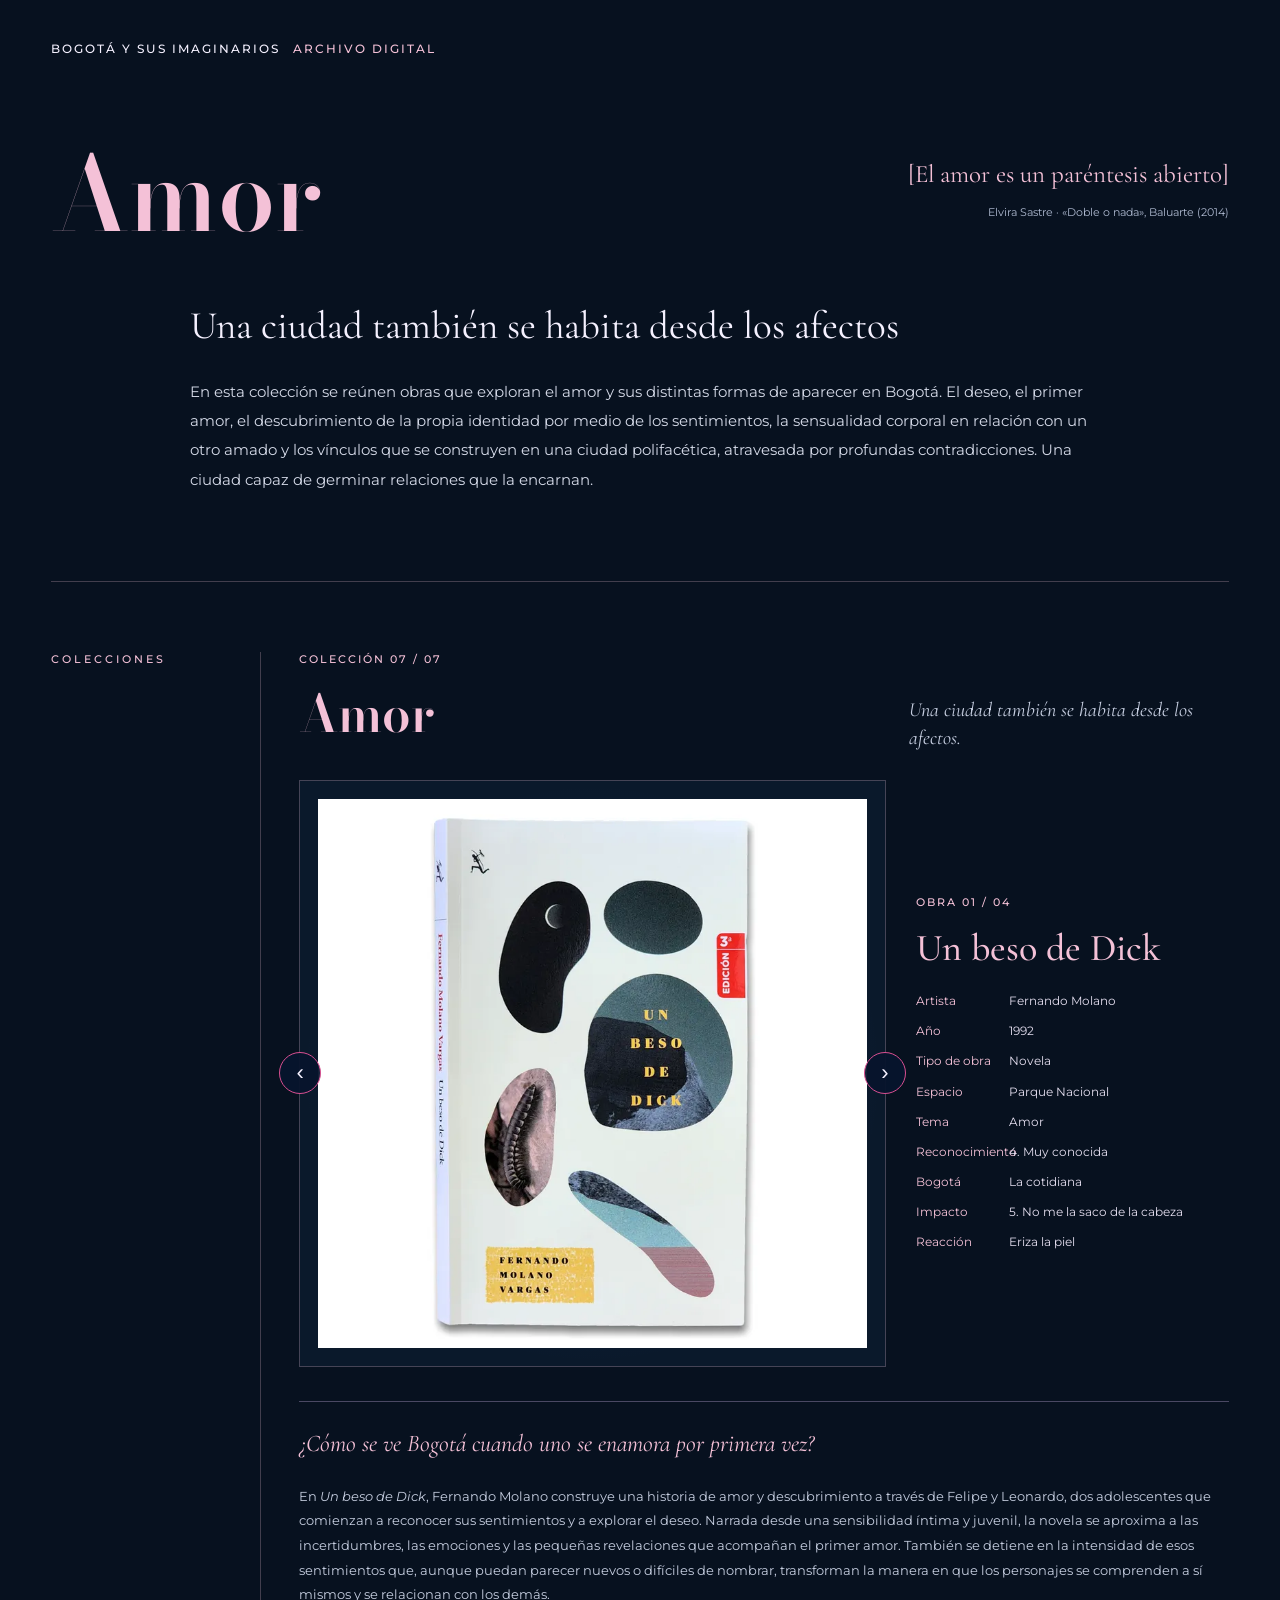
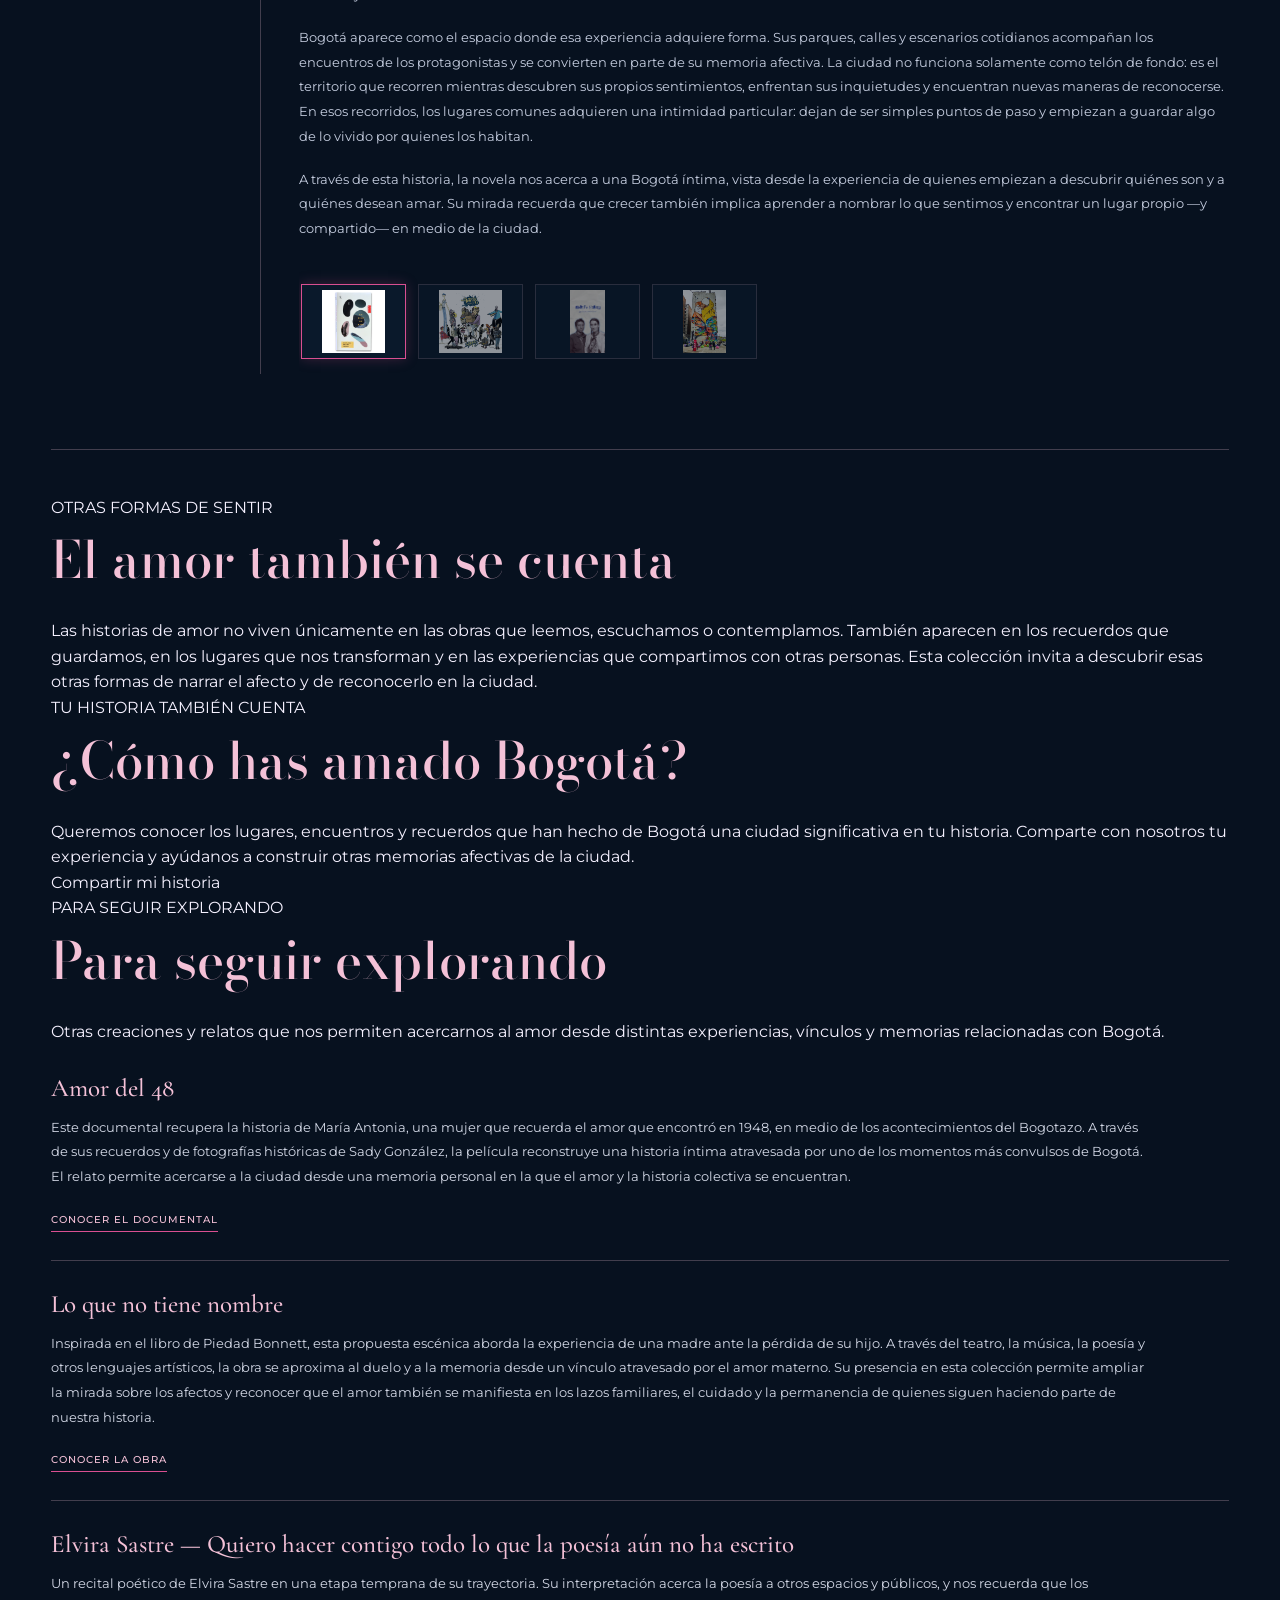
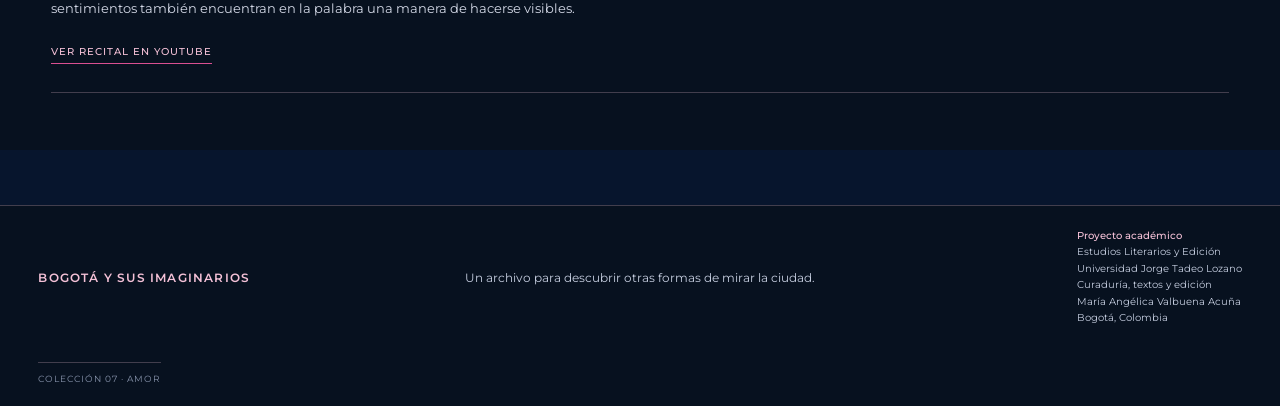
==== commit 711fc88c: "Update amor.html" ====
--- a/amor.html
+++ b/amor.html
@@ -1,4 +1,3 @@
-
 <!DOCTYPE html>
 <html lang="es">
 <head>
@@ -20,6 +19,7 @@
     }
 
     * { box-sizing: border-box; }
+
     body { margin: 0; }
 
     .pagina-coleccion {
@@ -94,7 +94,7 @@
     .subtitulo-memoria {
       margin: 0 0 28px;
       color: #f5f1ff;
-      font: italic 400 clamp(28px, 3.5vw, 39px) 'Cormorant Garamond', serif;
+      font: normal 400 clamp(28px, 3.5vw, 39px) 'Cormorant Garamond', serif;
     }
 
     .texto-intro-memoria p { margin: 0 0 22px; }
@@ -290,7 +290,7 @@
 
     .datos-obra h3 {
       color: var(--lila);
-      font: italic 500 clamp(25px, 3vw, 38px) 'Cormorant Garamond', serif;
+      font: normal 500 clamp(25px, 3vw, 38px) 'Cormorant Garamond', serif;
       margin: 16px 0 20px;
     }
 
@@ -312,8 +312,11 @@
       font: 400 12px 'Montserrat', sans-serif;
       line-height: 1.8;
     }
-
-    .exposicion { align-items: center; }
+        /* DESCRIPCIÓN AMPLIADA DE CADA OBRA */
+
+    .exposicion {
+      align-items: center;
+    }
 
     .descripcion-obra {
       max-width: 1050px;
@@ -325,7 +328,9 @@
       line-height: 1.9;
     }
 
-    .descripcion-obra p { margin: 0 0 18px; }
+    .descripcion-obra p {
+      margin: 0 0 18px;
+    }
 
     .descripcion-obra .pregunta-descripcion {
       margin: 0 0 22px;
@@ -364,126 +369,47 @@
       object-fit: contain;
     }
 
-      font: 400 12px 'Montserrat', sans-serif;
-      line-height: 1.6;
-    }
-
-    .ficha-obra dt { color: #f4c1d7; }
-    .ficha-obra dd { margin: 0; color: #e4deef; }
-
-    .descripcion-obra {
-      border-top: 1px solid rgba(229, 200, 255, .3);
-      padding-top: 17px;
-      color: #c6cee0;
-      font: 400 12px 'Montserrat', sans-serif;
-      line-height: 1.8;
-    }
-
-    /* DESCRIPCIÓN AMPLIADA DE CADA OBRA */
-    .exposicion {
-      align-items: center;
-    }
-
-    .descripcion-obra {
-      max-width: 1050px;
-      margin: 34px auto 0;
-      padding: 24px 0 0;
-      border-top: 1px solid rgba(229, 200, 255, .3);
-      color: #c6cee0;
-      font: 400 13px 'Montserrat', sans-serif;
+    /* BLOQUES FINALES */
+
+    .seccion-extra,
+    .participacion,
+    .recomendaciones {
+      width: 100%;
+      max-width: 1450px;
+      margin: 75px auto 0;
+      padding: 45px 0;
+      border-top: 1px solid var(--linea);
+      text-align: left;
+    }
+
+    .seccion-extra h2,
+    .participacion h2,
+    .recomendaciones h2 {
+      color: var(--lila);
+      font: normal 500 clamp(32px, 4vw, 54px) 'Bodoni Moda', serif;
+      margin: 0 0 20px;
+      text-align: left;
+    }
+
+    .seccion-extra > p,
+    .participacion p,
+    .recomendaciones-intro {
+      max-width: 950px;
+      margin: 0 0 22px;
+      color: var(--texto);
+      font: 400 14px 'Montserrat', sans-serif;
       line-height: 1.9;
     }
 
-    .descripcion-obra p {
-      margin: 0 0 18px;
-    }
-
-    .descripcion-obra .pregunta-descripcion {
-      margin: 0 0 22px;
-      color: var(--lila);
-      font: italic 400 24px 'Cormorant Garamond', serif;
-      line-height: 1.5;
-    }
-
-    .miniaturas {
-      display: flex;
-      gap: 12px;
-      overflow-x: auto;
-      padding: 25px 2px 15px;
-      margin-top: 12px;
-    }
-
-    .miniatura {
-      flex: 0 0 105px;
-      height: 75px;
-      border: 1px solid var(--linea);
-      background: var(--panel);
-      padding: 5px;
-      cursor: pointer;
-      opacity: .55;
-    }
-
-    .miniatura.activa {
-      opacity: 1;
-      border-color: var(--violeta);
-      box-shadow: 0 0 12px rgba(217, 79, 145, .25);
-    }
-
-    .miniatura img {
-      width: 100%;
-      height: 100%;
-      object-fit: contain;
-    }
-
-    /* El amor también se cuenta */
-    .seccion-extra {
-      max-width: 1100px;
-      margin: 55px auto 30px;
-      padding: 34px 28px;
-      border: 1px solid var(--linea);
-      background: linear-gradient(135deg, rgba(217, 79, 145, .08), transparent 65%), var(--panel);
-    }
-
-    .seccion-extra h2 {
-      color: var(--lila);
-      font: 500 clamp(32px, 4vw, 54px) 'Bodoni Moda', serif;
-      margin: 0 0 18px;
-    }
-
-    .seccion-extra > p {
-      max-width: 850px;
-      margin: 0;
-      color: var(--texto);
-      font: 400 13px 'Montserrat', sans-serif;
-      line-height: 1.9;
-    }
-
-    /* Participación: bloque alineado a la izquierda */
+    /* PARTICIPACIÓN */
+
     .participacion {
-      max-width: 1100px;
-      margin: 55px auto 30px;
-      padding: 34px 28px;
-      border: 1px solid var(--linea);
-      background: linear-gradient(135deg, rgba(217, 79, 145, .08), transparent 65%), var(--panel);
-      text-align: left;
-    }
-
-    .participacion h2 {
-      color: var(--lila);
-      font: 500 clamp(28px, 4vw, 42px) 'Bodoni Moda', serif;
-      margin: 10px 0;
-    }
-
-    .participacion p {
-      max-width: 850px;
-      margin: 0 0 18px;
-      color: var(--texto);
-      font: 400 13px 'Montserrat', sans-serif;
-      line-height: 1.8;
+      border-bottom: 1px solid var(--linea);
     }
 
     .boton-participar {
       display: inline-block;
+      margin-top: 8px;
       padding: 14px 25px;
       border: 1px solid var(--violeta);
       color: #f5f1ff;
@@ -499,77 +425,111 @@
       color: #07111f;
     }
 
-    /* Recomendaciones en bloques de lectura, como Vida nocturna */
+    /* RECOMENDACIONES */
+
     .recomendaciones {
+      margin-top: 30px;
+      padding-bottom: 35px;
+    }
+
+    .recomendacion {
+      width: 100%;
+      display: block;
+      padding: 28px 0;
+      border-bottom: 1px solid var(--linea);
+    }
+
+    .recomendacion h3 {
+      color: var(--lila);
+      font: normal 500 25px 'Cormorant Garamond', serif;
+      margin: 0 0 12px;
+    }
+
+    .recomendacion p {
       max-width: 1100px;
-      margin: 55px auto 30px;
-      padding: 34px 28px;
-      border: 1px solid var(--linea);
-      background: var(--panel);
-    }
-
-    .recomendaciones h2 {
-      color: var(--lila);
-      font: 500 clamp(32px, 4vw, 54px) 'Bodoni Moda', serif;
-      margin: 0 0 18px;
-    }
-
-    .recomendaciones-intro {
-      max-width: 850px;
-      margin: 0 0 20px;
       color: var(--texto);
       font: 400 13px 'Montserrat', sans-serif;
       line-height: 1.9;
-    }
-
-    .recomendacion {
-      display: block;
-      width: 100%;
-      padding: 24px 0;
-      border-bottom: 1px solid var(--linea);
-    }
-
-    .recomendacion:last-child { border-bottom: 0; }
-    .recomendacion img { display: none; }
-
-    .recomendacion h3 {
-      color: var(--lila);
-      font: italic 500 25px 'Cormorant Garamond', serif;
-      margin: 0 0 10px;
-    }
-
-    .recomendacion p {
-      max-width: 850px;
-      color: var(--texto);
-      font: 400 13px 'Montserrat', sans-serif;
-      line-height: 1.8;
-      margin: 0 0 12px;
+      margin: 0 0 16px;
     }
 
     .recomendacion a {
+      display: inline-block;
       color: var(--lila);
       text-decoration: none;
       border-bottom: 1px solid var(--violeta);
-      padding-bottom: 4px;
+      padding-bottom: 5px;
       font: 500 10px 'Montserrat', sans-serif;
       letter-spacing: 1px;
       text-transform: uppercase;
     }
 
-    .recomendacion a:hover { color: #fff; }
-
-    .pie-memoria {
-      max-width: 1450px;
-      margin: 60px auto 0;
-      padding: 30px 0 15px;
+    .recomendacion a:hover {
+      color: #ffffff;
+    }
+
+    /* PIE DE PÁGINA EDITORIAL */
+
+    .pie-pagina {
+      width: 100%;
+      margin: 55px 0 0;
+      padding: 22px 3%;
       border-top: 1px solid var(--linea);
-      display: flex;
-      justify-content: space-between;
-      gap: 20px;
-      color: var(--suave);
+      background: #07111f;
+    }
+
+    .pie-contenido {
+      width: 100%;
+      display: grid;
+      grid-template-columns: minmax(0, 1fr) minmax(0, 1.2fr) minmax(0, 1fr);
+      align-items: center;
+      gap: 24px;
+    }
+
+    .pie-marca {
+      margin: 0;
+      color: var(--lila);
+      font: 600 12px 'Montserrat', sans-serif;
+      letter-spacing: 1.2px;
+      overflow-wrap: anywhere;
+    }
+
+    .pie-descripcion {
+      margin: 0;
+      color: #c6cee0;
+      font: 400 12px 'Montserrat', sans-serif;
+      line-height: 1.6;
+      text-align: center;
+    }
+
+    .pie-creditos {
+      min-width: 0;
+      justify-self: end;
+      color: #c6cee0;
       font: 400 10px 'Montserrat', sans-serif;
+      line-height: 1.65;
+      overflow-wrap: anywhere;
+    }
+
+    .pie-creditos p {
+      margin: 0;
+    }
+
+    .pie-etiqueta {
+      color: var(--lila);
+      font-weight: 500;
+    }
+
+    .pie-final {
+      margin: 15px 0 0;
+      padding-top: 10px;
+      border-top: 1px solid var(--linea);
+      color: #8995ad;
+      font: 400 9px 'Montserrat', sans-serif;
       letter-spacing: 1px;
     }
+
+    /* ADAPTACIÓN A PANTALLAS PEQUEÑAS */
 
     @media (max-width: 900px) {
       .coleccion-layout {
@@ -591,8 +551,26 @@
       }
     }
 
+    @media (max-width: 850px) {
+      .pie-contenido {
+        grid-template-columns: 1fr 1fr;
+        gap: 18px;
+      }
+
+      .pie-descripcion {
+        text-align: left;
+      }
+
+      .pie-creditos {
+        grid-column: 1 / -1;
+        justify-self: start;
+      }
+    }
+
     @media (max-width: 600px) {
-      .pagina-coleccion { padding: 25px 5% 10px; }
+      .pagina-coleccion {
+        padding: 25px 5% 10px;
+      }
 
       .encabezado-memoria {
         display: block;
@@ -612,281 +590,137 @@
         margin-top: 15px;
       }
 
-      .tarjetas-extra {
-        grid-template-columns: 1fr;
-      }
-
-      .recomendacion {
-        grid-template-columns: 1fr;
-      }
-
-      .recomendacion img {
-        max-width: 260px;
-      }
-
-      .pie-memoria {
-        display: block;
-        line-height: 2;
+      .pie-contenido {
+        grid-template-columns: minmax(0, 1fr);
+        gap: 14px;
+      }
+
+      .pie-creditos {
+        grid-column: auto;
+        justify-self: start;
+      }
+
+      .pie-descripcion {
+        text-align: left;
       }
     }
   </style>
 </head>
+
 <body>
 
-  <main class="pagina-coleccion">
-
-    <a href="index.html" class="marca-memoria">
-      BOGOTÁ Y SUS IMAGINARIOS
-      <span>ARCHIVO DIGITAL</span>
-    </a>
-
-    <section class="apertura-memoria">
-
-      <div class="encabezado-memoria">
-        <h1 class="titulo-memoria">Amor</h1>
-
-        <div class="epigrafe-memoria">
-          <blockquote>
-            «El amor es un paréntesis abierto».
-          </blockquote>
-          <p>Elvira Sastre · «Doble o nada», Baluarte (2014)</p>
+<main class="pagina-coleccion">
+
+  <a href="index.html" class="marca-memoria">
+    BOGOTÁ Y SUS IMAGINARIOS
+    <span>ARCHIVO DIGITAL</span>
+  </a>
+
+  <section class="apertura-memoria">
+
+    <div class="encabezado-memoria">
+      <h1 class="titulo-memoria">Amor</h1>
+
+      <div class="epigrafe-memoria">
+        <blockquote>
+          [El amor es un paréntesis abierto]
+        </blockquote>
+        <p>Elvira Sastre · «Doble o nada», Baluarte (2014)</p>
+      </div>
+    </div>
+
+    <div class="texto-intro-memoria">
+
+      <h2 class="subtitulo-memoria">
+        Una ciudad también se habita desde los afectos
+      </h2>
+
+      <p>
+        En esta colección se reúnen obras que exploran el amor y sus distintas
+        formas de aparecer en Bogotá. El deseo, el primer amor, el descubrimiento
+        de la propia identidad por medio de los sentimientos, la sensualidad
+        corporal en relación con un otro amado y los vínculos que se construyen
+        en una ciudad polifacética, atravesada por profundas contradicciones.
+        Una ciudad capaz de germinar relaciones que la encarnan.
+      </p>
+
+    </div>
+  </section>
+
+  <!-- EXPOSICIÓN DIGITAL -->
+
+  <div class="coleccion-layout" id="exposicion-amor">
+
+    <aside class="menu-colecciones">
+      <h2>COLECCIONES</h2>
+      <div id="menu-lateral"></div>
+    </aside>
+
+    <section class="contenido-coleccion" aria-label="Exposición digital">
+
+      <header class="sobre-coleccion">
+        <div>
+          <p class="numero-coleccion">COLECCIÓN 07 / 07</p>
+          <h2>Amor</h2>
         </div>
+
+        <p class="descripcion-coleccion">
+          Una ciudad también se habita desde los afectos.
+        </p>
+      </header>
+
+      <div class="exposicion">
+
+        <div class="marco-obra">
+          <button class="flecha-obra flecha-anterior" id="anterior" aria-label="Obra anterior">‹</button>
+
+          <img
+            src="imgs/un-beso-de-dick.webp"
+            alt="Portada de Un beso de Dick"
+            class="imagen-obra"
+            id="imagen-principal"
+          >
+
+          <button class="flecha-obra flecha-siguiente" id="siguiente" aria-label="Obra siguiente">›</button>
+        </div>
+
+        <div class="datos-obra">
+          <p class="contador-obra" id="contador-obra">OBRA 01 / 04</p>
+          <h3 id="titulo-obra">Un beso de Dick</h3>
+          <dl class="ficha-obra" id="ficha-obra"></dl>
+        </div>
+
       </div>
 
-      <div class="texto-intro-memoria">
-
-        <h2 class="subtitulo-memoria">
-          Una ciudad también se habita desde los afectos
-        </h2>
-
-        <p>
-          Hay ciudades que se recuerdan por sus calles, sus edificios y sus
-          paisajes; otras permanecen en la memoria por las personas que
-          encontramos en ellas. Bogotá también puede ser recordada a través
-          de sus historias de amor: los primeros encuentros, los afectos que
-          nacen entre recorridos cotidianos, los deseos que se descubren y
-          las despedidas que dejan huella.
-        </p>
-
-        <p>
-          En una ciudad atravesada por el movimiento, las diferencias y las
-          contradicciones, amar también es una forma de habitar. Los parques,
-          las estaciones de transporte, las calles comerciales y los espacios
-          que suelen pasar inadvertidos se convierten en escenarios de
-          encuentros y experiencias íntimas. La ciudad deja de ser únicamente
-          un lugar de tránsito para transformarse en cómplice, testigo y,
-          en ocasiones, protagonista de las relaciones que se construyen en ella.
-        </p>
-
-        <p>
-          Esta colección reúne obras que exploran distintas maneras de
-          experimentar el amor en Bogotá. Desde el descubrimiento del primer
-          amor y el deseo hasta el desamor, la sensualidad, la complicidad y
-          los vínculos que desafían las formas convencionales de mirar a los
-          otros. Aquí el amor no aparece como una experiencia única ni
-          idealizada: puede ser contradictorio, rebelde, cotidiano, vulnerable
-          y profundamente humano.
-        </p>
-
-        <p>
-          Las obras reunidas nos invitan a reconocer que los sentimientos
-          también construyen memoria y territorio. Cada encuentro modifica
-          la manera de mirar los espacios que habitamos; cada historia deja
-          una huella en la ciudad y en quienes la recorren. Bogotá, con toda
-          su complejidad, es también una ciudad capaz de germinar relaciones
-          que la encarnan.
-        </p>
-
-        <p class="pregunta-memoria" id="pregunta-apertura">
-          ¿Cómo has amado Bogotá?
-        </p>
+      <div class="descripcion-obra" id="descripcion-obra"></div>
+
+      <div class="miniaturas">
+
+        <button class="miniatura activa" data-indice="0" aria-label="Ver Un beso de Dick">
+          <img src="imgs/un-beso-de-dick.webp" alt="">
+        </button>
+
+        <button class="miniatura" data-indice="1" aria-label="Ver Rock N' Love">
+          <img src="imgs/rock-n-love.png" alt="">
+        </button>
+
+        <button class="miniatura" data-indice="2" aria-label="Ver Bolero Falaz">
+          <img src="imgs/bolero-falaz.jpeg" alt="">
+        </button>
+
+        <button class="miniatura" data-indice="3" aria-label="Ver El beso de los invisibles">
+          <img src="imgs/beso-de-los-invisibles.jpg" alt="">
+        </button>
 
       </div>
+
     </section>
-
-    <section class="coleccion-layout" id="coleccion">
-
-      <aside class="menu-colecciones">
-        <h2>COLECCIONES</h2>
-
-        <nav id="menu-lateral">
-
-          <div class="grupo-coleccion">
-            <a class="boton-coleccion" href="vida-cotidiana.html">
-              <span>01　Vida cotidiana</span><span>↗</span>
-            </a>
-          </div>
-
-          <div class="grupo-coleccion">
-            <a class="boton-coleccion" href="pasado.html">
-              <span>02　Pasado</span><span>↗</span>
-            </a>
-          </div>
-
-          <div class="grupo-coleccion">
-            <a class="boton-coleccion" href="vida-nocturna.html">
-              <span>03　Vida nocturna</span><span>↗</span>
-            </a>
-          </div>
-
-          <div class="grupo-coleccion">
-            <a class="boton-coleccion" href="violencia.html">
-              <span>04　Violencia</span><span>↗</span>
-            </a>
-          </div>
-
-          <div class="grupo-coleccion">
-            <a class="boton-coleccion" href="resistencia.html">
-              <span>05　Resistencia</span><span>↗</span>
-            </a>
-          </div>
-
-          <div class="grupo-coleccion">
-            <a class="boton-coleccion" href="memoria.html">
-              <span>06　Memoria</span><span>↗</span>
-            </a>
-          </div>
-
-          <div class="grupo-coleccion">
-            <a class="boton-coleccion activa" href="amor.html" aria-current="page">
-              <span>07　Amor</span><span>↗</span>
-            </a>
-          </div>
-
-        </nav>
-      </aside>
-
-      <div class="contenido-coleccion">
-
-        <div class="sobre-coleccion">
-          <div>
-            <p class="numero-coleccion">COLECCIÓN 07 / 07</p>
-            <h2>Amor</h2>
-          </div>
-
-          <p class="descripcion-coleccion">
-            El deseo, los encuentros y los afectos que también construyen ciudad.
-          </p>
-        </div>
-
-        <div class="exposicion">
-
-          <div class="marco-obra">
-            <button class="flecha-obra flecha-anterior" id="anterior" aria-label="Obra anterior">‹</button>
-
-            <img
-              src="imgs/un-beso-de-dick.webp"
-              alt="Portada de Un beso de Dick"
-              class="imagen-obra"
-              id="imagen-principal"
-            >
-
-            <button class="flecha-obra flecha-siguiente" id="siguiente" aria-label="Obra siguiente">›</button>
-          </div>
-
-          <div class="datos-obra">
-            <p class="contador-obra" id="contador-obra">OBRA 01 / 04</p>
-            <h3 id="titulo-obra">Un beso de Dick</h3>
-
-            <dl class="ficha-obra" id="ficha-obra">
-              <dt>Artista</dt>
-              <dd>Fernando Molano</dd>
-
-              <dt>Año</dt>
-              <dd>1992</dd>
-
-              <dt>Tipo de obra</dt>
-              <dd>Novela</dd>
-
-              <dt>Espacio</dt>
-              <dd>Parque Nacional</dd>
-
-              <dt>Tema</dt>
-              <dd>Amor</dd>
-
-              <dt>Reconocimiento</dt>
-              <dd>4. Muy conocida</dd>
-
-              <dt>Bogotá</dt>
-              <dd>La cotidiana</dd>
-
-              <dt>Impacto</dt>
-              <dd>5. No me la saco de la cabeza</dd>
-
-              <dt>Reacción</dt>
-              <dd>Eriza la piel</dd>
-            </dl>
-          </div>
-
-        </div>
-
-        <div class="descripcion-obra" id="descripcion-obra">
-          <p class="pregunta-descripcion">
-            ¿Cómo se ve Bogotá cuando uno se enamora por primera vez?
-          </p>
-
-          <p>
-            En Un beso de Dick, Fernando Molano construye una historia de amor
-            y descubrimiento a través de Felipe y Leonardo, dos adolescentes
-            que comienzan a reconocer sus sentimientos y a explorar el deseo.
-            Narrada desde una sensibilidad íntima y juvenil, la novela se
-            aproxima a las incertidumbres, las emociones y las pequeñas
-            revelaciones que acompañan el primer amor. También se detiene en
-            la intensidad de esos sentimientos que, aunque puedan parecer
-            nuevos o difíciles de nombrar, transforman la manera en que los
-            personajes se comprenden a sí mismos y se relacionan con los demás.
-          </p>
-
-          <p>
-            Bogotá aparece como el espacio donde esa experiencia adquiere
-            forma. Sus parques, calles y escenarios cotidianos acompañan los
-            encuentros de los protagonistas y se convierten en parte de su
-            memoria afectiva. La ciudad no funciona solamente como telón de
-            fondo: es el territorio que recorren mientras descubren sus
-            propios sentimientos, enfrentan sus inquietudes y encuentran
-            nuevas maneras de reconocerse. En esos recorridos, los lugares
-            comunes adquieren una intimidad particular: dejan de ser simples
-            puntos de paso y empiezan a guardar algo de lo vivido por quienes
-            los habitan.
-          </p>
-
-          <p>
-            A través de esta historia, la novela nos acerca a una Bogotá
-            íntima, vista desde la experiencia de quienes empiezan a descubrir
-            quiénes son y a quiénes desean amar. Su mirada recuerda que crecer
-            también implica aprender a nombrar lo que sentimos y encontrar un
-            lugar propio —y compartido— en medio de la ciudad.
-          </p>
-        </div>
-
-        <div class="miniaturas" id="miniaturas">
-
-          <button class="miniatura activa" data-indice="0" aria-label="Ver Un beso de Dick">
-            <img src="imgs/un-beso-de-dick.webp" alt="">
-          </button>
-
-          <button class="miniatura" data-indice="1" aria-label="Ver Rock N' Love">
-            <img src="imgs/rock-n-love.png" alt="">
-          </button>
-
-          <button class="miniatura" data-indice="2" aria-label="Ver Bolero Falaz">
-            <img src="imgs/bolero-falaz.jpeg" alt="">
-          </button>
-
-          <button class="miniatura" data-indice="3" aria-label="Ver El beso de los invisibles">
-            <img src="imgs/beso-de-los-invisibles.jpg" alt="">
-          </button>
-
-        </div>
-
-      </div>
-    </section>
-
+  </div>
     <section class="seccion-extra" id="extras-amor">
 
+    <div class="bloque-exploracion">
+      <p class="etiqueta-seccion">OTRAS FORMAS DE SENTIR</p>
       <h2>El amor también se cuenta</h2>
-
-      <h3 style="color: var(--lila); font: italic 500 25px 'Cormorant Garamond', serif; margin: 0 0 12px;">Cartografías del afecto</h3>
 
       <p>
         Las historias de amor no viven únicamente en las obras que leemos,
@@ -895,11 +729,10 @@
         que compartimos con otras personas. Esta colección invita a descubrir
         esas otras formas de narrar el afecto y de reconocerlo en la ciudad.
       </p>
-
-    </section>
-
-    <section class="participacion" id="participacion">
-
+    </div>
+
+    <div class="bloque-participacion">
+      <p class="etiqueta-seccion">TU HISTORIA TAMBIÉN CUENTA</p>
       <h2>¿Cómo has amado Bogotá?</h2>
 
       <p>
@@ -910,158 +743,122 @@
       </p>
 
       <a
-        class="boton-participar"
+        class="boton-participacion"
         href="https://docs.google.com/forms/d/e/1FAIpQLSf56ZxmZTpntNAhx64Rl2U_ZjRFlSd25QZ6eEpLWCot-UC64g/viewform?usp=dialog"
         target="_blank"
         rel="noopener noreferrer"
       >
-        Compartir mi experiencia
+        Compartir mi historia
       </a>
-
-    </section>
-
-    <section class="recomendaciones" id="recomendaciones">
-
+    </div>
+
+    <div class="bloque-recomendaciones">
+      <p class="etiqueta-seccion">PARA SEGUIR EXPLORANDO</p>
       <h2>Para seguir explorando</h2>
 
-      <p class="recomendaciones-intro">
+      <p class="introduccion-recomendaciones">
         Otras creaciones y relatos que nos permiten acercarnos al amor
         desde distintas experiencias, vínculos y memorias relacionadas
         con Bogotá.
       </p>
 
       <article class="recomendacion">
-
-        <div>
-          <h3>Amor del 48</h3>
-
-          <p>
-            Este documental recupera la historia de María Antonia, una mujer
-            que recuerda el amor que encontró en 1948, en medio de los
-            acontecimientos del Bogotazo. A través de sus recuerdos y de
-            fotografías históricas de Sady González, la película reconstruye
-            una historia íntima atravesada por uno de los momentos más
-            convulsos de Bogotá. El relato permite acercarse a la ciudad
-            desde una memoria personal en la que el amor y la historia
-            colectiva se encuentran.
-          </p>
-
-          <a
-            href="https://www.senalcolombia.tv/general/amor-del-48-un-romance-en-medio-del-bogotazo"
-            target="_blank"
-            rel="noopener noreferrer"
-          >
-            Conocer el documental
-          </a>
-        </div>
-
+        <h3>Amor del 48</h3>
+
+        <p>
+          Este documental recupera la historia de María Antonia, una mujer
+          que recuerda el amor que encontró en 1948, en medio de los
+          acontecimientos del Bogotazo. A través de sus recuerdos y de
+          fotografías históricas de Sady González, la película reconstruye
+          una historia íntima atravesada por uno de los momentos más
+          convulsos de Bogotá. El relato permite acercarse a la ciudad
+          desde una memoria personal en la que el amor y la historia
+          colectiva se encuentran.
+        </p>
+
+        <a
+          href="https://www.senalcolombia.tv/general/amor-del-48-un-romance-en-medio-del-bogotazo"
+          target="_blank"
+          rel="noopener noreferrer"
+        >
+          Conocer el documental
+        </a>
       </article>
 
       <article class="recomendacion">
-
-        <div>
-          <h3>Lo que no tiene nombre</h3>
-
-          <p>
-            Inspirada en el libro de Piedad Bonnett, esta propuesta escénica
-            aborda la experiencia de una madre ante la pérdida de su hijo.
-            A través del teatro, la música, la poesía y otros lenguajes
-            artísticos, la obra se aproxima al duelo y a la memoria desde
-            un vínculo atravesado por el amor materno. Su presencia en esta
-            colección permite ampliar la mirada sobre los afectos y reconocer
-            que el amor también se manifiesta en los lazos familiares, el
-            cuidado y la permanencia de quienes siguen haciendo parte
-            de nuestra historia.
-          </p>
-
-          <a
-            href="https://teatrolibre.com/funcion/lo-que-no-tiene-nombre/"
-            target="_blank"
-            rel="noopener noreferrer"
-          >
-            Conocer la obra
-          </a>
-        </div>
-
+        <h3>Lo que no tiene nombre</h3>
+
+        <p>
+          Inspirada en el libro de Piedad Bonnett, esta propuesta escénica
+          aborda la experiencia de una madre ante la pérdida de su hijo.
+          A través del teatro, la música, la poesía y otros lenguajes
+          artísticos, la obra se aproxima al duelo y a la memoria desde
+          un vínculo atravesado por el amor materno. Su presencia en esta
+          colección permite ampliar la mirada sobre los afectos y reconocer
+          que el amor también se manifiesta en los lazos familiares,
+          el cuidado y la permanencia de quienes siguen haciendo parte
+          de nuestra historia.
+        </p>
+
+        <a
+          href="https://teatrolibre.com/funcion/lo-que-no-tiene-nombre/"
+          target="_blank"
+          rel="noopener noreferrer"
+        >
+          Conocer la obra
+        </a>
       </article>
 
       <article class="recomendacion">
-
-        <div>
-          <h3>Elvira Sastre — Quiero hacer contigo todo lo que la poesía aún no ha escrito</h3>
-
-          <p>
-            Un recital poético de Elvira Sastre en una etapa temprana de
-            su trayectoria. Su interpretación acerca la poesía a otros
-            espacios y públicos, y nos recuerda que los sentimientos
-            también encuentran en la palabra una manera de hacerse visibles.
-          </p>
-
-          <a
-            href="https://www.youtube.com/watch?v=biWwQem_H_W0"
-            target="_blank"
-            rel="noopener noreferrer"
-          >
-            Ver recital en YouTube
-          </a>
-        </div>
-
+        <h3>Elvira Sastre — Quiero hacer contigo todo lo que la poesía aún no ha escrito</h3>
+
+        <p>
+          Un recital poético de Elvira Sastre en una etapa temprana de su
+          trayectoria. Su interpretación acerca la poesía a otros espacios
+          y públicos, y nos recuerda que los sentimientos también encuentran
+          en la palabra una manera de hacerse visibles.
+        </p>
+
+        <a
+          href="https://www.youtube.com/watch?v=biWwQem_H_W0"
+          target="_blank"
+          rel="noopener noreferrer"
+        >
+          Ver recital en YouTube
+        </a>
       </article>
 
-    </section>
-
-            A través del teatro, la música, la poesía y otros lenguajes
-            artísticos, la obra se aproxima al duelo y a la memoria desde
-            un vínculo atravesado por el amor materno. Su presencia en esta
-            colección permite ampliar la mirada sobre los afectos y reconocer
-            que el amor también se manifiesta en los lazos familiares, el
-            cuidado y la permanencia de quienes siguen haciendo parte
-            de nuestra historia.
-          </p>
-
-          <a
-            href="https://teatrolibre.com/funcion/lo-que-no-tiene-nombre/"
-            target="_blank"
-            rel="noopener noreferrer"
-          >
-            Conocer la obra
-          </a>
-        </div>
-
-      </article>
-
-      <article class="recomendacion">
-
-        <div>
-          <h3>Elvira Sastre — Quiero hacer contigo todo lo que la poesía aún no ha escrito</h3>
-
-          <p>
-            Un recital poético de Elvira Sastre en una etapa temprana de
-            su trayectoria. Su interpretación acerca la poesía a otros
-            espacios y públicos, y nos recuerda que los sentimientos
-            también encuentran en la palabra una manera de hacerse visibles.
-          </p>
-
-          <a
-            href="https://www.youtube.com/watch?v=biWwQem_H_W0"
-            target="_blank"
-            rel="noopener noreferrer"
-          >
-            Ver recital en YouTube
-          </a>
-        </div>
-
-      </article>
-
-    </section>
-
-    <footer class="pie-memoria">
-      <span>BOGOTÁ Y SUS IMAGINARIOS</span>
-      <span>COLECCIÓN 07 · AMOR</span>
-    </footer>
-
-  </main>
-    <script>
+    </div>
+
+  </section>
+
+</main>
+
+<footer class="pie-pagina">
+  <div class="pie-contenido">
+
+    <div>
+      <p class="pie-marca">BOGOTÁ Y SUS IMAGINARIOS</p>
+    </div>
+
+    <p class="pie-descripcion">
+      Un archivo para descubrir otras formas de mirar la ciudad.
+    </p>
+
+    <div class="pie-creditos">
+      <p class="pie-etiqueta">Proyecto académico</p>
+      <p>Estudios Literarios y Edición</p>
+      <p>Universidad Jorge Tadeo Lozano</p>
+      <p>Curaduría, textos y edición</p>
+      <p>María Angélica Valbuena Acuña</p>
+      <p>Bogotá, Colombia</p>
+    </div>
+
+  </div>
+
+  <p class="pie-final">COLECCIÓN 07 · AMOR</p>
+</footer>
+<script>
     const obras = [
       {
         titulo: "Un beso de Dick",
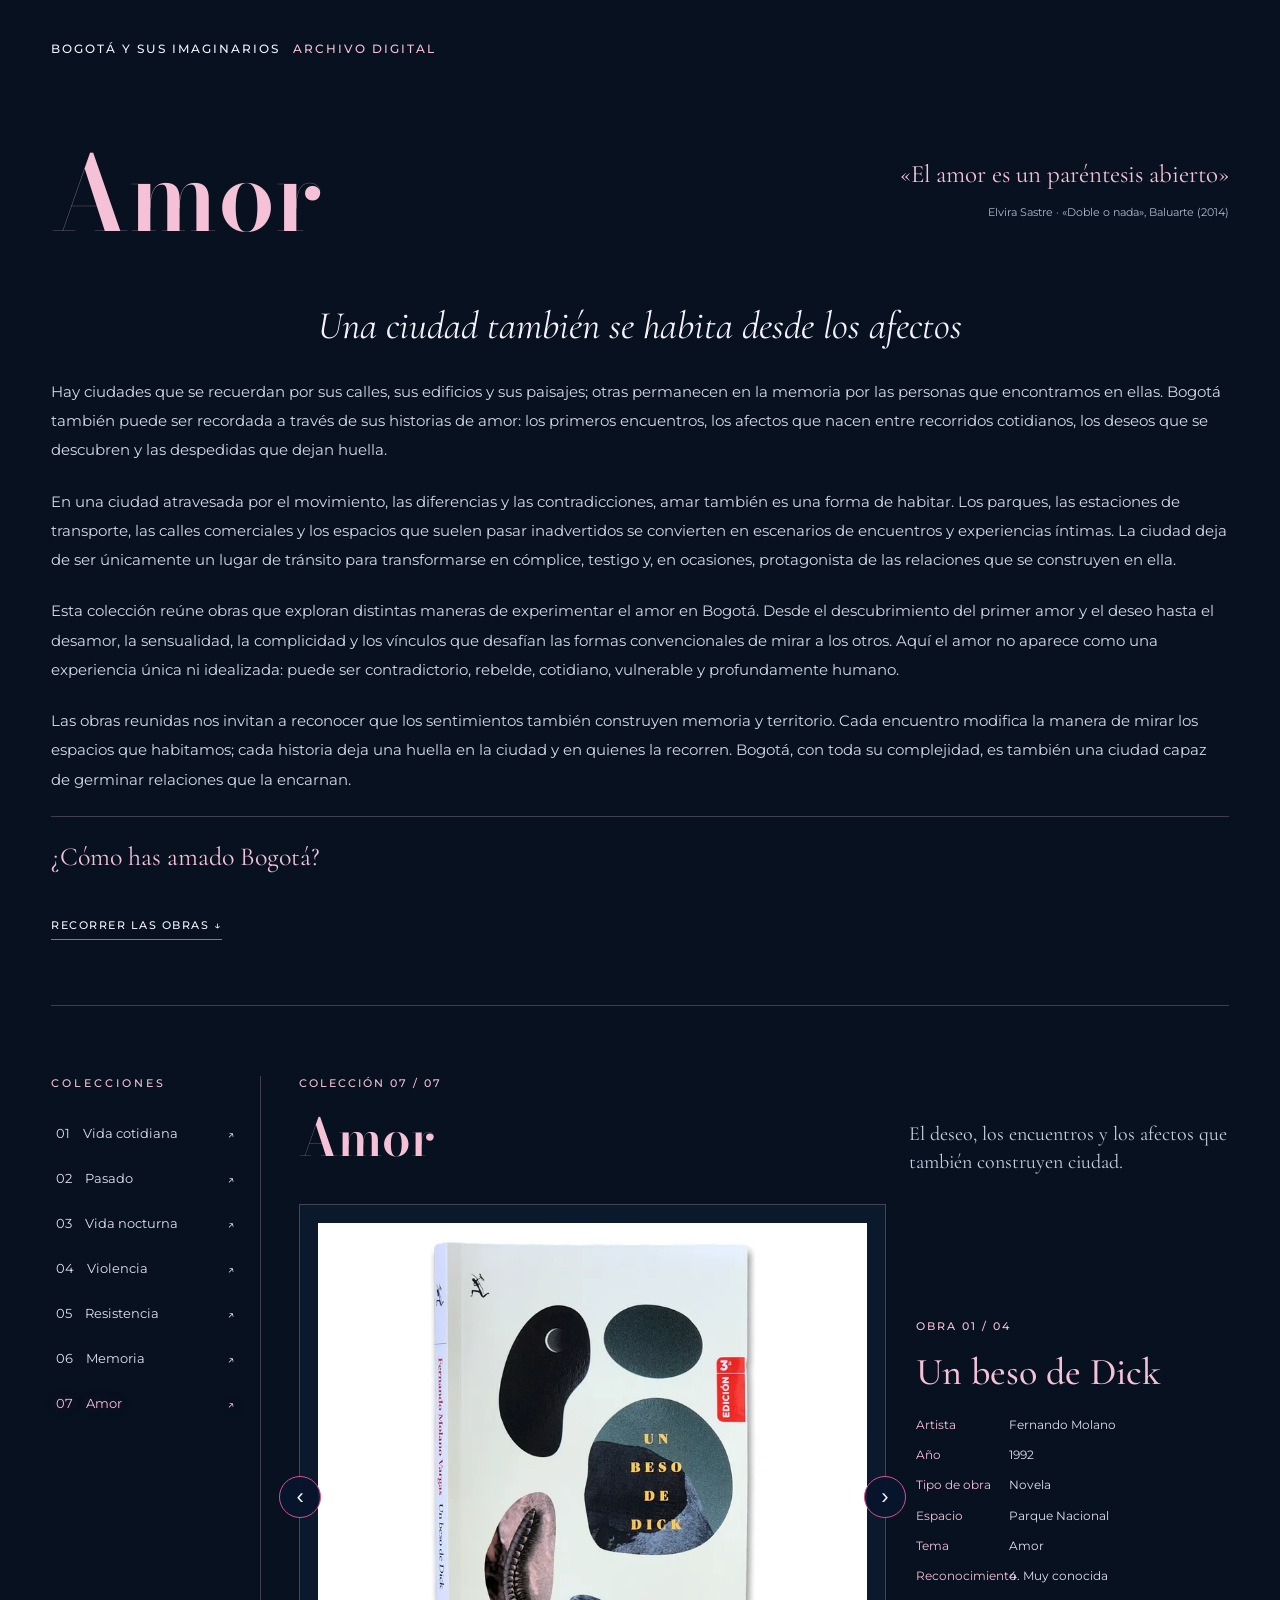
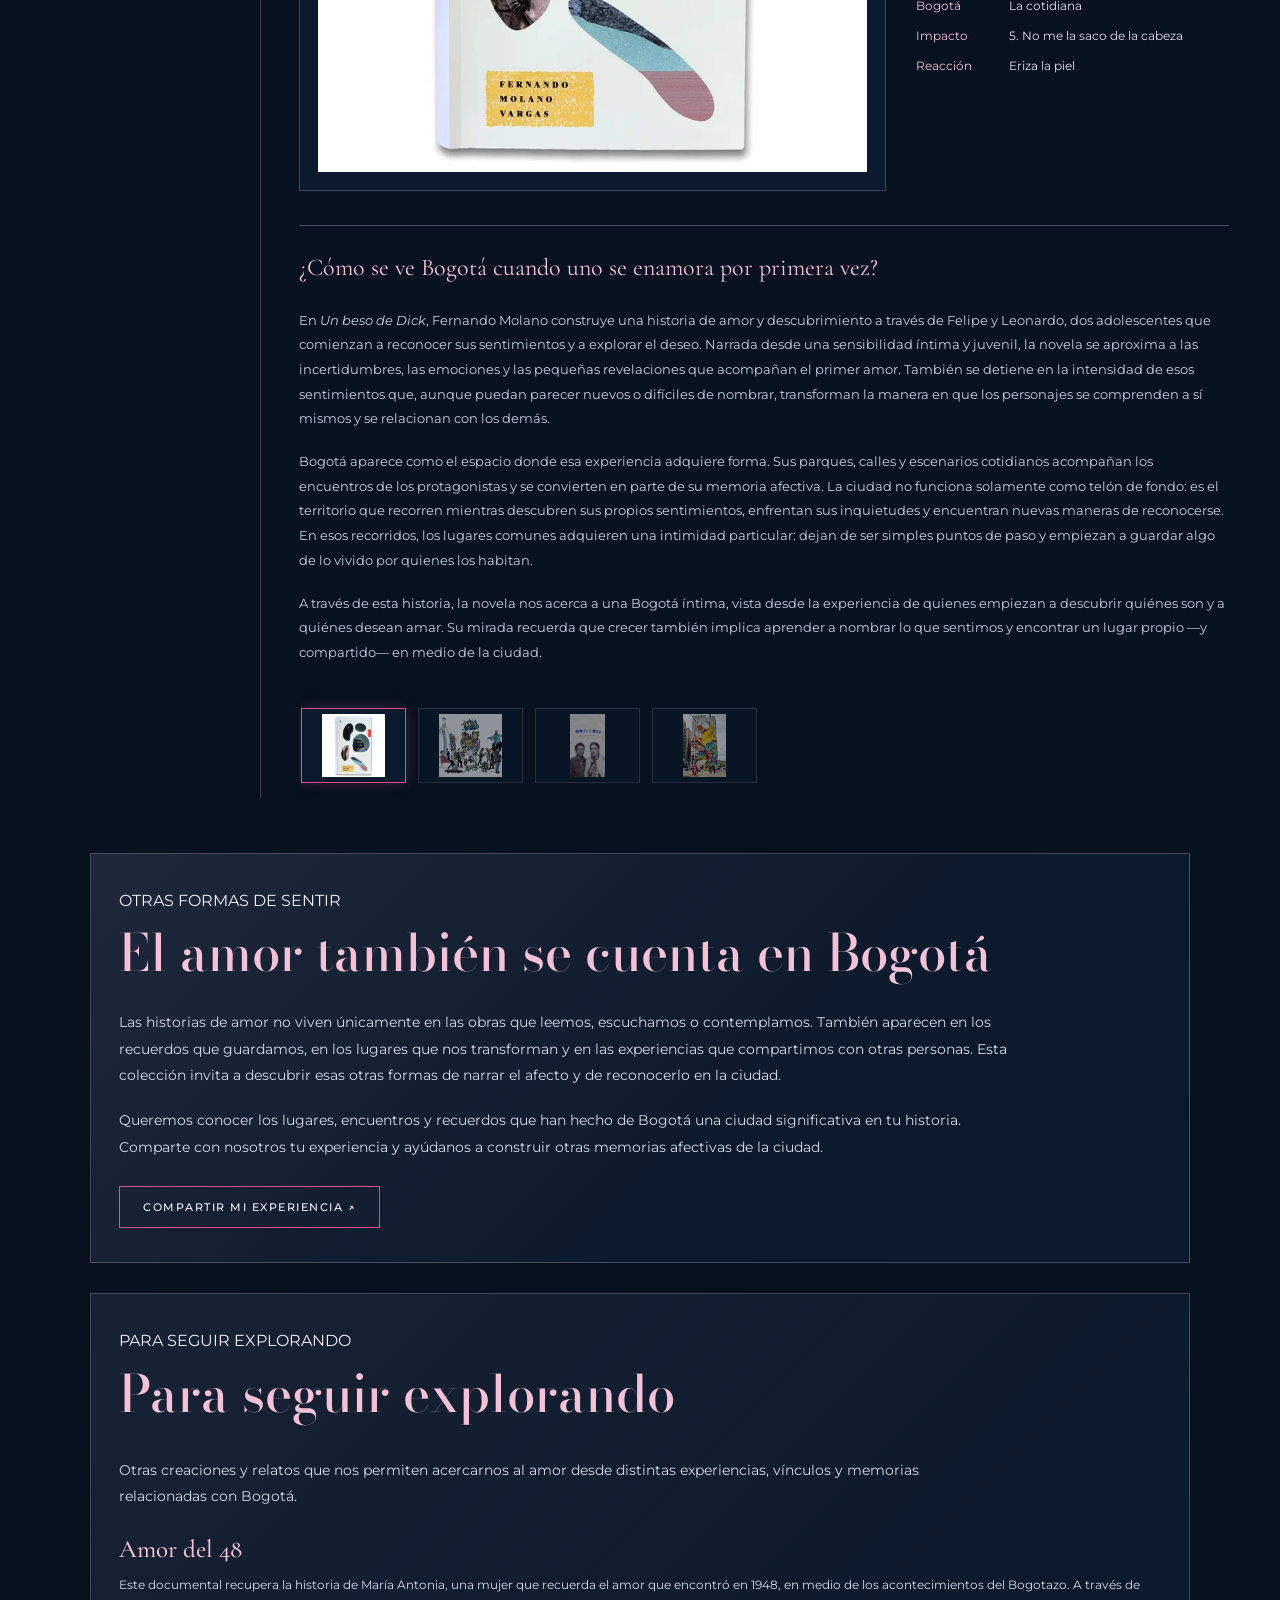
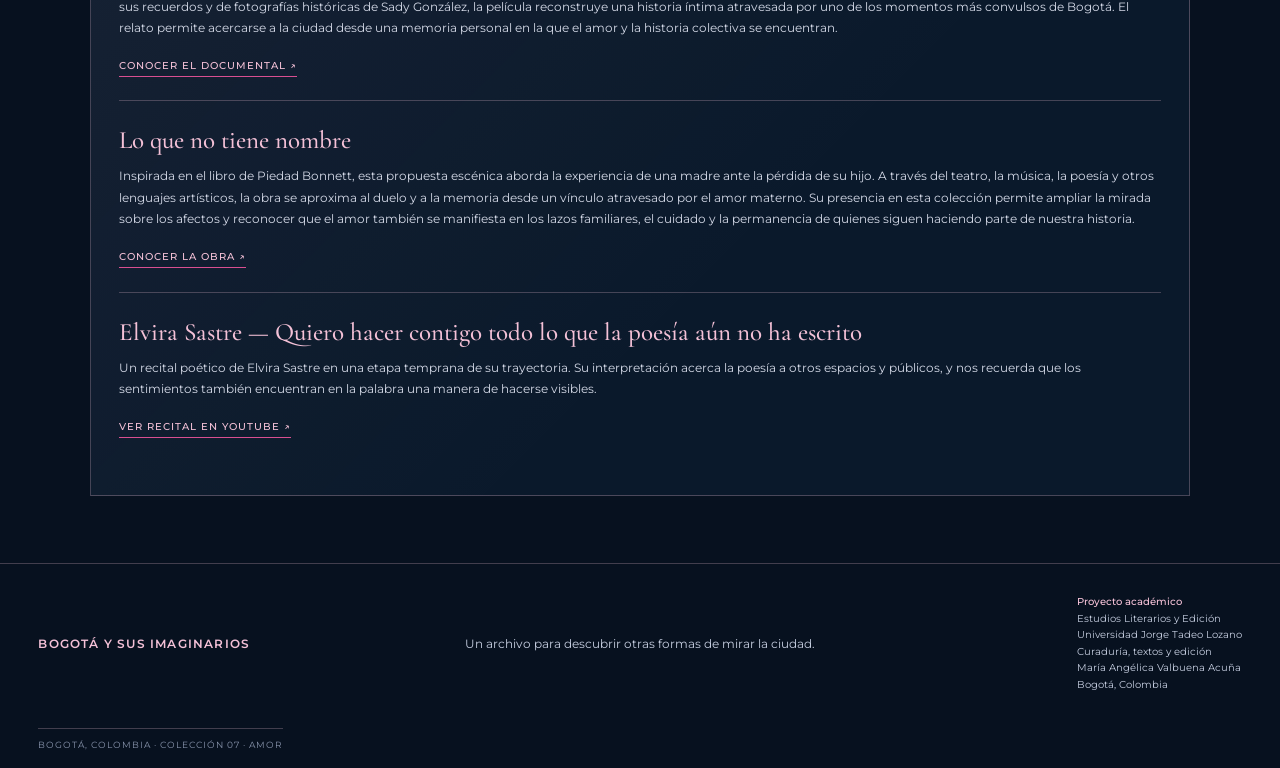
==== commit fb68582d: "Update amor.html" ====
--- a/amor.html
+++ b/amor.html
@@ -20,7 +20,15 @@
 
     * { box-sizing: border-box; }
 
-    body { margin: 0; }
+    html, body {
+      margin: 0;
+      background: #07111f;
+      color: #f5f1ff;
+    }
+
+    body {
+      min-height: 100vh;
+    }
 
     .pagina-coleccion {
       min-height: 100vh;
@@ -65,7 +73,7 @@
     }
 
     .epigrafe-memoria {
-      max-width: 450px;
+      max-width: 550px;
       padding-top: 12px;
       text-align: right;
     }
@@ -84,7 +92,7 @@
     }
 
     .texto-intro-memoria {
-      max-width: 900px;
+      max-width: 1280px;
       margin: 0 auto;
       color: var(--texto);
       font: 400 15px 'Montserrat', sans-serif;
@@ -94,17 +102,20 @@
     .subtitulo-memoria {
       margin: 0 0 28px;
       color: #f5f1ff;
-      font: normal 400 clamp(28px, 3.5vw, 39px) 'Cormorant Garamond', serif;
-    }
-
-    .texto-intro-memoria p { margin: 0 0 22px; }
+      font: italic 400 clamp(28px, 3.5vw, 39px) 'Cormorant Garamond', serif;
+      text-align: center;
+    }
+
+    .texto-intro-memoria p {
+      margin: 0 0 22px;
+    }
 
     .pregunta-memoria {
       margin: 38px 0 0;
       padding: 24px 0 0;
       border-top: 1px solid var(--linea);
       color: var(--lila);
-      font: italic 400 26px 'Cormorant Garamond', serif;
+      font: normal 400 26px 'Cormorant Garamond', serif;
     }
 
     .enlace-recorrido {
@@ -119,7 +130,9 @@
       text-transform: uppercase;
     }
 
-    .enlace-recorrido:hover { color: var(--lila); }
+    .enlace-recorrido:hover {
+      color: var(--lila);
+    }
 
     .coleccion-layout {
       display: grid;
@@ -142,7 +155,9 @@
       margin: 0 0 25px;
     }
 
-    .grupo-coleccion { margin-bottom: 7px; }
+    .grupo-coleccion {
+      margin-bottom: 7px;
+    }
 
     .boton-coleccion {
       width: 100%;
@@ -172,7 +187,9 @@
       border-left: 1px solid rgba(214, 182, 255, .35);
     }
 
-    .lista-obras[hidden] { display: none; }
+    .lista-obras[hidden] {
+      display: none;
+    }
 
     .obra-menu {
       width: 100%;
@@ -199,7 +216,9 @@
       line-height: 1.6;
     }
 
-    .contenido-coleccion { min-width: 0; }
+    .contenido-coleccion {
+      min-width: 0;
+    }
 
     .sobre-coleccion {
       display: flex;
@@ -226,7 +245,7 @@
       max-width: 320px;
       margin: 0;
       color: #c6cee0;
-      font: italic 400 20px 'Cormorant Garamond', serif;
+      font: normal 400 20px 'Cormorant Garamond', serif;
       line-height: 1.4;
     }
 
@@ -255,6 +274,7 @@
       height: 100%;
       max-height: 100%;
       object-fit: contain;
+      cursor: zoom-in;
     }
 
     .flecha-obra {
@@ -279,7 +299,9 @@
     .flecha-anterior { left: -21px; }
     .flecha-siguiente { right: -21px; }
 
-    .datos-obra { padding: 12px 0; }
+    .datos-obra {
+      padding: 12px 0;
+    }
 
     .contador-obra {
       color: #f4c1d7;
@@ -302,20 +324,13 @@
       line-height: 1.6;
     }
 
-    .ficha-obra dt { color: #f4c1d7; }
-    .ficha-obra dd { margin: 0; color: #e4deef; }
-
-    .descripcion-obra {
-      border-top: 1px solid rgba(229, 200, 255, .3);
-      padding-top: 17px;
-      color: #c6cee0;
-      font: 400 12px 'Montserrat', sans-serif;
-      line-height: 1.8;
-    }
-        /* DESCRIPCIÓN AMPLIADA DE CADA OBRA */
-
-    .exposicion {
-      align-items: center;
+    .ficha-obra dt {
+      color: #f4c1d7;
+    }
+
+    .ficha-obra dd {
+      margin: 0;
+      color: #e4deef;
     }
 
     .descripcion-obra {
@@ -335,7 +350,7 @@
     .descripcion-obra .pregunta-descripcion {
       margin: 0 0 22px;
       color: var(--lila);
-      font: italic 400 24px 'Cormorant Garamond', serif;
+      font: normal 400 24px 'Cormorant Garamond', serif;
       line-height: 1.5;
     }
 
@@ -368,49 +383,90 @@
       height: 100%;
       object-fit: contain;
     }
-
-    /* BLOQUES FINALES */
-
-    .seccion-extra,
-    .participacion,
-    .recomendaciones {
-      width: 100%;
+        .seccion-extra {
       max-width: 1450px;
-      margin: 75px auto 0;
-      padding: 45px 0;
+      margin: 100px auto 0;
+      padding: 55px 0;
       border-top: 1px solid var(--linea);
-      text-align: left;
-    }
-
-    .seccion-extra h2,
-    .participacion h2,
-    .recomendaciones h2 {
-      color: var(--lila);
-      font: normal 500 clamp(32px, 4vw, 54px) 'Bodoni Moda', serif;
-      margin: 0 0 20px;
-      text-align: left;
-    }
-
-    .seccion-extra > p,
-    .participacion p,
-    .recomendaciones-intro {
-      max-width: 950px;
-      margin: 0 0 22px;
+    }
+
+    .seccion-extra h2 {
+      color: var(--lila);
+      font: 500 clamp(32px, 4vw, 54px) 'Bodoni Moda', serif;
+      margin: 0 0 25px;
+    }
+
+    .seccion-extra > p {
+      max-width: 850px;
       color: var(--texto);
       font: 400 14px 'Montserrat', sans-serif;
       line-height: 1.9;
     }
 
-    /* PARTICIPACIÓN */
+    .tarjetas-extra {
+      display: grid;
+      grid-template-columns: repeat(2, minmax(0, 1fr));
+      gap: 25px;
+      margin-top: 35px;
+    }
+
+    .tarjeta-extra {
+      border: 1px solid var(--linea);
+      background: rgba(10, 25, 43, .7);
+      padding: 24px;
+    }
+
+    .tarjeta-extra h3 {
+      color: var(--lila);
+      font: normal 500 25px 'Cormorant Garamond', serif;
+      margin: 0 0 12px;
+    }
+
+    .tarjeta-extra p {
+      color: var(--texto);
+      font: 400 12px 'Montserrat', sans-serif;
+      line-height: 1.8;
+    }
+
+    .tarjeta-extra a {
+      display: inline-block;
+      margin-top: 12px;
+      color: var(--lila);
+      text-decoration: none;
+      border-bottom: 1px solid var(--violeta);
+      padding-bottom: 5px;
+      font: 500 10px 'Montserrat', sans-serif;
+      letter-spacing: 1px;
+      text-transform: uppercase;
+    }
 
     .participacion {
-      border-bottom: 1px solid var(--linea);
+      max-width: 1450px;
+      margin: 80px auto 0;
+      padding: 42px 34px;
+      border: 1px solid var(--linea);
+      background: linear-gradient(135deg, rgba(244,193,215,.055), transparent 65%), var(--panel);
+      text-align: left;
+    }
+
+    .participacion h2 {
+      color: var(--lila);
+      font: 500 clamp(32px, 4vw, 54px) 'Bodoni Moda', serif;
+      margin: 0 0 18px;
+    }
+
+    .participacion p {
+      max-width: 900px;
+      margin: 0 0 18px;
+      color: var(--texto);
+      font: 400 14px 'Montserrat', sans-serif;
+      line-height: 1.9;
     }
 
     .boton-participar {
       display: inline-block;
       margin-top: 8px;
-      padding: 14px 25px;
+      padding: 13px 23px;
       border: 1px solid var(--violeta);
       color: #f5f1ff;
       text-decoration: none;
@@ -425,63 +481,190 @@
       color: #07111f;
     }
 
-    /* RECOMENDACIONES */
-
     .recomendaciones {
-      margin-top: 30px;
-      padding-bottom: 35px;
+      max-width: 1450px;
+      margin: 80px auto 0;
+      padding: 55px 0;
+      border-top: 1px solid var(--linea);
+    }
+
+    .recomendaciones h2 {
+      color: var(--lila);
+      font: 500 clamp(32px, 4vw, 54px) 'Bodoni Moda', serif;
+      margin: 0 0 25px;
+    }
+
+    .recomendaciones-intro {
+      max-width: 850px;
+      color: var(--texto);
+      font: 400 14px 'Montserrat', sans-serif;
+      line-height: 1.9;
     }
 
     .recomendacion {
+      display: grid;
+      grid-template-columns: 180px minmax(0, 1fr);
+      gap: 25px;
+      align-items: center;
+      padding: 25px 0;
+      border-bottom: 1px solid var(--linea);
+    }
+
+    .recomendacion img {
       width: 100%;
+      aspect-ratio: 4 / 3;
+      object-fit: cover;
+      border: 1px solid var(--linea);
+    }
+
+    .recomendacion h3 {
+      color: var(--lila);
+      font: normal 500 25px 'Cormorant Garamond', serif;
+      margin: 0 0 10px;
+    }
+
+    .recomendacion p {
+      color: var(--texto);
+      font: 400 12px 'Montserrat', sans-serif;
+      line-height: 1.8;
+      margin: 0 0 12px;
+    }
+
+    .recomendacion a {
+      color: var(--lila);
+      text-decoration: none;
+      border-bottom: 1px solid var(--violeta);
+      padding-bottom: 4px;
+      font: 500 10px 'Montserrat', sans-serif;
+      letter-spacing: 1px;
+      text-transform: uppercase;
+    }
+
+    .video-recomendacion {
+      width: 100%;
+      max-width: 850px;
+      aspect-ratio: 16 / 9;
       display: block;
-      padding: 28px 0;
-      border-bottom: 1px solid var(--linea);
-    }
-
-    .recomendacion h3 {
-      color: var(--lila);
-      font: normal 500 25px 'Cormorant Garamond', serif;
-      margin: 0 0 12px;
-    }
-
-    .recomendacion p {
-      max-width: 1100px;
-      color: var(--texto);
-      font: 400 13px 'Montserrat', sans-serif;
-      line-height: 1.9;
-      margin: 0 0 16px;
-    }
-
-    .recomendacion a {
+      margin: 25px auto 0;
+      border: 1px solid var(--linea);
+    }
+
+    .pie-memoria {
+      max-width: 1450px;
+      margin: 60px auto 0;
+      padding: 30px 0 15px;
+      border-top: 1px solid var(--linea);
+      display: flex;
+      justify-content: space-between;
+      gap: 20px;
+      color: var(--suave);
+      font: 400 10px 'Montserrat', sans-serif;
+      letter-spacing: 1px;
+    }
+
+    /* Visor de imágenes ampliadas */
+    .imagen-obra { cursor: zoom-in; }
+
+    .visor-imagen {
+      position: fixed;
+      inset: 0;
+      z-index: 9999;
+      display: none;
+      align-items: center;
+      justify-content: center;
+      padding: 55px 30px;
+      background: rgba(2, 7, 15, .96);
+      backdrop-filter: blur(7px);
+    }
+
+    .visor-imagen.abierto {
+      display: flex;
+    }
+
+    .visor-imagen img {
+      display: block;
+      max-width: min(100%, 1100px);
+      max-height: 88vh;
+      width: auto;
+      height: auto;
+      object-fit: contain;
+      box-shadow: 0 0 40px rgba(0,0,0,.5);
+    }
+
+    .cerrar-visor {
+      position: absolute;
+      top: 18px;
+      right: 25px;
+      width: 44px;
+      height: 44px;
+      border: 1px solid var(--violeta);
+      border-radius: 50%;
+      background: rgba(7,17,31,.8);
+      color: var(--lila);
+      font-size: 27px;
+      cursor: pointer;
+    }
+
+    .enlace-musica a {
       display: inline-block;
+      margin-top: 8px;
       color: var(--lila);
       text-decoration: none;
       border-bottom: 1px solid var(--violeta);
       padding-bottom: 5px;
-      font: 500 10px 'Montserrat', sans-serif;
+      font: 500 11px 'Montserrat', sans-serif;
       letter-spacing: 1px;
       text-transform: uppercase;
     }
 
-    .recomendacion a:hover {
-      color: #ffffff;
-    }
-
-    /* PIE DE PÁGINA EDITORIAL */
+    .participacion {
+      max-width: 1100px;
+      margin: 55px auto 30px;
+      padding: 34px 28px;
+      border: 1px solid var(--linea);
+      background: linear-gradient(135deg, rgba(244,193,215,.09), transparent 65%), var(--panel);
+      text-align: left;
+    }
+
+    .participacion p {
+      margin-left: 0;
+    }
+
+    .boton-participar {
+      display: inline-block;
+      margin-top: 8px;
+    }
+
+    .recomendaciones {
+      max-width: 1100px;
+      margin: 30px auto 55px;
+      padding: 34px 28px;
+      border: 1px solid var(--linea);
+      background: linear-gradient(135deg, rgba(244,193,215,.06), transparent 65%), var(--panel);
+    }
+
+    .recomendacion {
+      display: block;
+      padding: 24px 0;
+      border-bottom: 1px solid var(--linea);
+    }
+
+    .recomendacion:last-child {
+      border-bottom: 0;
+    }
 
     .pie-pagina {
       width: 100%;
-      margin: 55px 0 0;
-      padding: 22px 3%;
+      margin: 0;
+      padding: 30px 3% 18px;
       border-top: 1px solid var(--linea);
-      background: #07111f;
+      background: var(--fondo);
     }
 
     .pie-contenido {
       width: 100%;
       display: grid;
-      grid-template-columns: minmax(0, 1fr) minmax(0, 1.2fr) minmax(0, 1fr);
+      grid-template-columns: minmax(0,1fr) minmax(0,1.2fr) minmax(0,1fr);
       align-items: center;
       gap: 24px;
     }
@@ -489,15 +672,14 @@
     .pie-marca {
       margin: 0;
       color: var(--lila);
-      font: 600 12px 'Montserrat', sans-serif;
+      font: 600 12px 'Montserrat',sans-serif;
       letter-spacing: 1.2px;
-      overflow-wrap: anywhere;
     }
 
     .pie-descripcion {
       margin: 0;
       color: #c6cee0;
-      font: 400 12px 'Montserrat', sans-serif;
+      font: 400 12px 'Montserrat',sans-serif;
       line-height: 1.6;
       text-align: center;
     }
@@ -506,9 +688,8 @@
       min-width: 0;
       justify-self: end;
       color: #c6cee0;
-      font: 400 10px 'Montserrat', sans-serif;
+      font: 400 10px 'Montserrat',sans-serif;
       line-height: 1.65;
-      overflow-wrap: anywhere;
     }
 
     .pie-creditos p {
@@ -525,11 +706,9 @@
       padding-top: 10px;
       border-top: 1px solid var(--linea);
       color: #8995ad;
-      font: 400 9px 'Montserrat', sans-serif;
+      font: 400 9px 'Montserrat',sans-serif;
       letter-spacing: 1px;
     }
-
-    /* ADAPTACIÓN A PANTALLAS PEQUEÑAS */
 
     @media (max-width: 900px) {
       .coleccion-layout {
@@ -551,22 +730,6 @@
       }
     }
 
-    @media (max-width: 850px) {
-      .pie-contenido {
-        grid-template-columns: 1fr 1fr;
-        gap: 18px;
-      }
-
-      .pie-descripcion {
-        text-align: left;
-      }
-
-      .pie-creditos {
-        grid-column: 1 / -1;
-        justify-self: start;
-      }
-    }
-
     @media (max-width: 600px) {
       .pagina-coleccion {
         padding: 25px 5% 10px;
@@ -590,275 +753,344 @@
         margin-top: 15px;
       }
 
+      .tarjetas-extra {
+        grid-template-columns: 1fr;
+      }
+
+      .recomendacion {
+        grid-template-columns: 1fr;
+      }
+
+      .recomendacion img {
+        max-width: 260px;
+      }
+
       .pie-contenido {
-        grid-template-columns: minmax(0, 1fr);
-        gap: 14px;
+        grid-template-columns: 1fr;
+        gap: 15px;
+      }
+
+      .pie-descripcion {
+        text-align: left;
       }
 
       .pie-creditos {
         grid-column: auto;
         justify-self: start;
       }
-
-      .pie-descripcion {
-        text-align: left;
-      }
     }
   </style>
 </head>
-
 <body>
 
-<main class="pagina-coleccion">
-
-  <a href="index.html" class="marca-memoria">
-    BOGOTÁ Y SUS IMAGINARIOS
-    <span>ARCHIVO DIGITAL</span>
-  </a>
-
-  <section class="apertura-memoria">
-
-    <div class="encabezado-memoria">
-      <h1 class="titulo-memoria">Amor</h1>
-
-      <div class="epigrafe-memoria">
-        <blockquote>
-          [El amor es un paréntesis abierto]
-        </blockquote>
-        <p>Elvira Sastre · «Doble o nada», Baluarte (2014)</p>
+  <main class="pagina-coleccion">
+
+    <a href="index.html" class="marca-memoria">
+      BOGOTÁ Y SUS IMAGINARIOS
+      <span>ARCHIVO DIGITAL</span>
+    </a>
+
+    <section class="apertura-memoria">
+
+      <div class="encabezado-memoria">
+        <h1 class="titulo-memoria">Amor</h1>
+
+        <div class="epigrafe-memoria">
+          <blockquote>
+            «El amor es un paréntesis abierto»
+          </blockquote>
+          <p>Elvira Sastre · «Doble o nada», Baluarte (2014)</p>
+        </div>
+      </div>
+
+      <div class="texto-intro-memoria">
+
+        <h2 class="subtitulo-memoria">
+          Una ciudad también se habita desde los afectos
+        </h2>
+
+        <p>
+          Hay ciudades que se recuerdan por sus calles, sus edificios y sus
+          paisajes; otras permanecen en la memoria por las personas que
+          encontramos en ellas. Bogotá también puede ser recordada a través
+          de sus historias de amor: los primeros encuentros, los afectos que
+          nacen entre recorridos cotidianos, los deseos que se descubren y
+          las despedidas que dejan huella.
+        </p>
+
+        <p>
+          En una ciudad atravesada por el movimiento, las diferencias y las
+          contradicciones, amar también es una forma de habitar. Los parques,
+          las estaciones de transporte, las calles comerciales y los espacios
+          que suelen pasar inadvertidos se convierten en escenarios de
+          encuentros y experiencias íntimas. La ciudad deja de ser únicamente
+          un lugar de tránsito para transformarse en cómplice, testigo y,
+          en ocasiones, protagonista de las relaciones que se construyen en ella.
+        </p>
+
+        <p>
+          Esta colección reúne obras que exploran distintas maneras de
+          experimentar el amor en Bogotá. Desde el descubrimiento del primer
+          amor y el deseo hasta el desamor, la sensualidad, la complicidad y
+          los vínculos que desafían las formas convencionales de mirar a los
+          otros. Aquí el amor no aparece como una experiencia única ni
+          idealizada: puede ser contradictorio, rebelde, cotidiano, vulnerable
+          y profundamente humano.
+        </p>
+
+        <p>
+          Las obras reunidas nos invitan a reconocer que los sentimientos
+          también construyen memoria y territorio. Cada encuentro modifica
+          la manera de mirar los espacios que habitamos; cada historia deja
+          una huella en la ciudad y en quienes la recorren. Bogotá, con toda
+          su complejidad, es también una ciudad capaz de germinar relaciones
+          que la encarnan.
+        </p>
+
+        <p class="pregunta-memoria" id="pregunta-apertura">
+          ¿Cómo has amado Bogotá?
+        </p>
+
+        <a class="enlace-recorrido" href="#coleccion">Recorrer las obras ↓</a>
+
+      </div>
+    </section>
+
+    <section class="coleccion-layout" id="coleccion">
+
+      <aside class="menu-colecciones">
+        <h2>COLECCIONES</h2>
+
+        <nav id="menu-lateral">
+
+          <div class="grupo-coleccion">
+            <a class="boton-coleccion" href="vida-cotidiana.html">
+              <span>01　Vida cotidiana</span><span>↗</span>
+            </a>
+          </div>
+
+          <div class="grupo-coleccion">
+            <a class="boton-coleccion" href="pasado.html">
+              <span>02　Pasado</span><span>↗</span>
+            </a>
+          </div>
+
+          <div class="grupo-coleccion">
+            <a class="boton-coleccion" href="vida-nocturna.html">
+              <span>03　Vida nocturna</span><span>↗</span>
+            </a>
+          </div>
+
+          <div class="grupo-coleccion">
+            <a class="boton-coleccion" href="violencia.html">
+              <span>04　Violencia</span><span>↗</span>
+            </a>
+          </div>
+
+          <div class="grupo-coleccion">
+            <a class="boton-coleccion" href="resistencia.html">
+              <span>05　Resistencia</span><span>↗</span>
+            </a>
+          </div>
+
+          <div class="grupo-coleccion">
+            <a class="boton-coleccion" href="memoria.html">
+              <span>06　Memoria</span><span>↗</span>
+            </a>
+          </div>
+
+          <div class="grupo-coleccion">
+            <a class="boton-coleccion activa" href="amor.html" aria-current="page">
+              <span>07　Amor</span><span>↗</span>
+            </a>
+          </div>
+
+        </nav>
+      </aside>
+
+      <div class="contenido-coleccion">
+
+        <div class="sobre-coleccion">
+          <div>
+            <p class="numero-coleccion">COLECCIÓN 07 / 07</p>
+            <h2>Amor</h2>
+          </div>
+
+          <p class="descripcion-coleccion">
+            El deseo, los encuentros y los afectos que también construyen ciudad.
+          </p>
+        </div>
+
+        <div class="exposicion">
+
+          <div class="marco-obra">
+            <button class="flecha-obra flecha-anterior" id="anterior" aria-label="Obra anterior">‹</button>
+
+            <img
+              src="imgs/un-beso-de-dick.webp"
+              alt="Portada de Un beso de Dick"
+              class="imagen-obra"
+              id="imagen-principal"
+              title="Haz clic para ampliar la imagen"
+              tabindex="0"
+            >
+
+            <button class="flecha-obra flecha-siguiente" id="siguiente" aria-label="Obra siguiente">›</button>
+          </div>
+
+          <div class="datos-obra">
+            <p class="contador-obra" id="contador-obra">OBRA 01 / 04</p>
+            <h3 id="titulo-obra">Un beso de Dick</h3>
+
+            <dl class="ficha-obra" id="ficha-obra">
+              <dt>Artista</dt>
+              <dd>Fernando Molano</dd>
+
+              <dt>Año</dt>
+              <dd>1992</dd>
+
+              <dt>Tipo de obra</dt>
+              <dd>Novela</dd>
+
+              <dt>Espacio</dt>
+              <dd>Parque Nacional</dd>
+
+              <dt>Tema</dt>
+              <dd>Amor</dd>
+
+              <dt>Reconocimiento</dt>
+              <dd>4. Muy conocida</dd>
+
+              <dt>Bogotá</dt>
+              <dd>La cotidiana</dd>
+
+              <dt>Impacto</dt>
+              <dd>5. No me la saco de la cabeza</dd>
+
+              <dt>Reacción</dt>
+              <dd>Eriza la piel</dd>
+            </dl>
+          </div>
+
+        </div>
+
+        <div class="descripcion-obra" id="descripcion-obra">
+          <p class="pregunta-descripcion">
+            ¿Cómo se ve Bogotá cuando uno se enamora por primera vez?
+          </p>
+
+          <p>
+            En Un beso de Dick, Fernando Molano construye una historia de amor
+            y descubrimiento a través de Felipe y Leonardo, dos adolescentes
+            que comienzan a reconocer sus sentimientos y a explorar el deseo.
+            Narrada desde una sensibilidad íntima y juvenil, la novela se
+            aproxima a las incertidumbres, las emociones y las pequeñas
+            revelaciones que acompañan el primer amor. También se detiene en
+            la intensidad de esos sentimientos que, aunque puedan parecer
+            nuevos o difíciles de nombrar, transforman la manera en que los
+            personajes se comprenden a sí mismos y se relacionan con los demás.
+          </p>
+
+          <p>
+            Bogotá aparece como el espacio donde esa experiencia adquiere
+            forma. Sus parques, calles y escenarios cotidianos acompañan los
+            encuentros de los protagonistas y se convierten en parte de su
+            memoria afectiva. La ciudad no funciona solamente como telón de
+            fondo: es el territorio que recorren mientras descubren sus
+            propios sentimientos, enfrentan sus inquietudes y encuentran
+            nuevas maneras de reconocerse. En esos recorridos, los lugares
+            comunes adquieren una intimidad particular: dejan de ser simples
+            puntos de paso y empiezan a guardar algo de lo vivido por quienes
+            los habitan.
+          </p>
+
+          <p>
+            A través de esta historia, la novela nos acerca a una Bogotá
+            íntima, vista desde la experiencia de quienes empiezan a descubrir
+            quiénes son y a quiénes desean amar. Su mirada recuerda que crecer
+            también implica aprender a nombrar lo que sentimos y encontrar un
+            lugar propio —y compartido— en medio de la ciudad.
+          </p>
+        </div>
+
+        <div class="miniaturas" id="miniaturas">
+
+          <button class="miniatura activa" data-indice="0" aria-label="Ver Un beso de Dick">
+            <img src="imgs/un-beso-de-dick.webp" alt="">
+          </button>
+
+          <button class="miniatura" data-indice="1" aria-label="Ver Rock N' Love">
+            <img src="imgs/rock-n-love.png" alt="">
+          </button>
+
+          <button class="miniatura" data-indice="2" aria-label="Ver Bolero Falaz">
+            <img src="imgs/bolero-falaz.jpeg" alt="">
+          </button>
+
+          <button class="miniatura" data-indice="3" aria-label="Ver El beso de los invisibles">
+            <img src="imgs/beso-de-los-invisibles.jpg" alt="">
+          </button>
+
+        </div>
+
+      </div>
+    </section>
+
+    <section class="participacion" id="participacion">
+      <span class="etiqueta-participacion">OTRAS FORMAS DE SENTIR</span>
+      <h2>El amor también se cuenta en Bogotá</h2>
+      <p>Las historias de amor no viven únicamente en las obras que leemos, escuchamos o contemplamos. También aparecen en los recuerdos que guardamos, en los lugares que nos transforman y en las experiencias que compartimos con otras personas. Esta colección invita a descubrir esas otras formas de narrar el afecto y de reconocerlo en la ciudad.</p>
+      <p>Queremos conocer los lugares, encuentros y recuerdos que han hecho de Bogotá una ciudad significativa en tu historia. Comparte con nosotros tu experiencia y ayúdanos a construir otras memorias afectivas de la ciudad.</p>
+      <a class="boton-participar" href="https://docs.google.com/forms/d/e/1FAIpQLSf56ZxmZTpntNAhx64Rl2U_ZjRFlSd25QZ6eEpLWCot-UC64g/viewform?usp=dialog" target="_blank" rel="noopener noreferrer">Compartir mi experiencia ↗</a>
+    </section>
+
+    <section class="recomendaciones" id="recomendaciones">
+      <span class="etiqueta-participacion">PARA SEGUIR EXPLORANDO</span>
+      <h2>Para seguir explorando</h2>
+      <p class="recomendaciones-intro">Otras creaciones y relatos que nos permiten acercarnos al amor desde distintas experiencias, vínculos y memorias relacionadas con Bogotá.</p>
+
+      <article class="recomendacion"><div>
+        <h3>Amor del 48</h3>
+        <p>Este documental recupera la historia de María Antonia, una mujer que recuerda el amor que encontró en 1948, en medio de los acontecimientos del Bogotazo. A través de sus recuerdos y de fotografías históricas de Sady González, la película reconstruye una historia íntima atravesada por uno de los momentos más convulsos de Bogotá. El relato permite acercarse a la ciudad desde una memoria personal en la que el amor y la historia colectiva se encuentran.</p>
+        <a href="https://www.senalcolombia.tv/general/amor-del-48-un-romance-en-medio-del-bogotazo" target="_blank" rel="noopener noreferrer">Conocer el documental ↗</a>
+      </div></article>
+
+      <article class="recomendacion"><div>
+        <h3>Lo que no tiene nombre</h3>
+        <p>Inspirada en el libro de Piedad Bonnett, esta propuesta escénica aborda la experiencia de una madre ante la pérdida de su hijo. A través del teatro, la música, la poesía y otros lenguajes artísticos, la obra se aproxima al duelo y a la memoria desde un vínculo atravesado por el amor materno. Su presencia en esta colección permite ampliar la mirada sobre los afectos y reconocer que el amor también se manifiesta en los lazos familiares, el cuidado y la permanencia de quienes siguen haciendo parte de nuestra historia.</p>
+        <a href="https://teatrolibre.com/funcion/lo-que-no-tiene-nombre/" target="_blank" rel="noopener noreferrer">Conocer la obra ↗</a>
+      </div></article>
+
+      <article class="recomendacion"><div>
+        <h3>Elvira Sastre — Quiero hacer contigo todo lo que la poesía aún no ha escrito</h3>
+        <p>Un recital poético de Elvira Sastre en una etapa temprana de su trayectoria. Su interpretación acerca la poesía a otros espacios y públicos, y nos recuerda que los sentimientos también encuentran en la palabra una manera de hacerse visibles.</p>
+        <a href="https://www.youtube.com/watch?v=biWwQem_H_W0" target="_blank" rel="noopener noreferrer">Ver recital en YouTube ↗</a>
+      </div></article>
+    </section>
+
+    <div class="visor-imagen" id="visor-imagen" role="dialog" aria-modal="true" aria-label="Imagen ampliada">
+      <button class="cerrar-visor" id="cerrar-visor" aria-label="Cerrar imagen ampliada">×</button>
+      <img id="imagen-ampliada" src="" alt="">
+    </div>
+
+  </main>
+
+  <footer class="pie-pagina">
+    <div class="pie-contenido">
+      <div><p class="pie-marca">BOGOTÁ Y SUS IMAGINARIOS</p></div>
+      <p class="pie-descripcion">Un archivo para descubrir otras formas de mirar la ciudad.</p>
+      <div class="pie-creditos">
+        <p class="pie-etiqueta">Proyecto académico</p>
+        <p>Estudios Literarios y Edición</p>
+        <p>Universidad Jorge Tadeo Lozano</p>
+        <p>Curaduría, textos y edición</p>
+        <p>María Angélica Valbuena Acuña</p>
+        <p>Bogotá, Colombia</p>
       </div>
     </div>
-
-    <div class="texto-intro-memoria">
-
-      <h2 class="subtitulo-memoria">
-        Una ciudad también se habita desde los afectos
-      </h2>
-
-      <p>
-        En esta colección se reúnen obras que exploran el amor y sus distintas
-        formas de aparecer en Bogotá. El deseo, el primer amor, el descubrimiento
-        de la propia identidad por medio de los sentimientos, la sensualidad
-        corporal en relación con un otro amado y los vínculos que se construyen
-        en una ciudad polifacética, atravesada por profundas contradicciones.
-        Una ciudad capaz de germinar relaciones que la encarnan.
-      </p>
-
-    </div>
-  </section>
-
-  <!-- EXPOSICIÓN DIGITAL -->
-
-  <div class="coleccion-layout" id="exposicion-amor">
-
-    <aside class="menu-colecciones">
-      <h2>COLECCIONES</h2>
-      <div id="menu-lateral"></div>
-    </aside>
-
-    <section class="contenido-coleccion" aria-label="Exposición digital">
-
-      <header class="sobre-coleccion">
-        <div>
-          <p class="numero-coleccion">COLECCIÓN 07 / 07</p>
-          <h2>Amor</h2>
-        </div>
-
-        <p class="descripcion-coleccion">
-          Una ciudad también se habita desde los afectos.
-        </p>
-      </header>
-
-      <div class="exposicion">
-
-        <div class="marco-obra">
-          <button class="flecha-obra flecha-anterior" id="anterior" aria-label="Obra anterior">‹</button>
-
-          <img
-            src="imgs/un-beso-de-dick.webp"
-            alt="Portada de Un beso de Dick"
-            class="imagen-obra"
-            id="imagen-principal"
-          >
-
-          <button class="flecha-obra flecha-siguiente" id="siguiente" aria-label="Obra siguiente">›</button>
-        </div>
-
-        <div class="datos-obra">
-          <p class="contador-obra" id="contador-obra">OBRA 01 / 04</p>
-          <h3 id="titulo-obra">Un beso de Dick</h3>
-          <dl class="ficha-obra" id="ficha-obra"></dl>
-        </div>
-
-      </div>
-
-      <div class="descripcion-obra" id="descripcion-obra"></div>
-
-      <div class="miniaturas">
-
-        <button class="miniatura activa" data-indice="0" aria-label="Ver Un beso de Dick">
-          <img src="imgs/un-beso-de-dick.webp" alt="">
-        </button>
-
-        <button class="miniatura" data-indice="1" aria-label="Ver Rock N' Love">
-          <img src="imgs/rock-n-love.png" alt="">
-        </button>
-
-        <button class="miniatura" data-indice="2" aria-label="Ver Bolero Falaz">
-          <img src="imgs/bolero-falaz.jpeg" alt="">
-        </button>
-
-        <button class="miniatura" data-indice="3" aria-label="Ver El beso de los invisibles">
-          <img src="imgs/beso-de-los-invisibles.jpg" alt="">
-        </button>
-
-      </div>
-
-    </section>
-  </div>
-    <section class="seccion-extra" id="extras-amor">
-
-    <div class="bloque-exploracion">
-      <p class="etiqueta-seccion">OTRAS FORMAS DE SENTIR</p>
-      <h2>El amor también se cuenta</h2>
-
-      <p>
-        Las historias de amor no viven únicamente en las obras que leemos,
-        escuchamos o contemplamos. También aparecen en los recuerdos que
-        guardamos, en los lugares que nos transforman y en las experiencias
-        que compartimos con otras personas. Esta colección invita a descubrir
-        esas otras formas de narrar el afecto y de reconocerlo en la ciudad.
-      </p>
-    </div>
-
-    <div class="bloque-participacion">
-      <p class="etiqueta-seccion">TU HISTORIA TAMBIÉN CUENTA</p>
-      <h2>¿Cómo has amado Bogotá?</h2>
-
-      <p>
-        Queremos conocer los lugares, encuentros y recuerdos que han hecho
-        de Bogotá una ciudad significativa en tu historia. Comparte con
-        nosotros tu experiencia y ayúdanos a construir otras memorias
-        afectivas de la ciudad.
-      </p>
-
-      <a
-        class="boton-participacion"
-        href="https://docs.google.com/forms/d/e/1FAIpQLSf56ZxmZTpntNAhx64Rl2U_ZjRFlSd25QZ6eEpLWCot-UC64g/viewform?usp=dialog"
-        target="_blank"
-        rel="noopener noreferrer"
-      >
-        Compartir mi historia
-      </a>
-    </div>
-
-    <div class="bloque-recomendaciones">
-      <p class="etiqueta-seccion">PARA SEGUIR EXPLORANDO</p>
-      <h2>Para seguir explorando</h2>
-
-      <p class="introduccion-recomendaciones">
-        Otras creaciones y relatos que nos permiten acercarnos al amor
-        desde distintas experiencias, vínculos y memorias relacionadas
-        con Bogotá.
-      </p>
-
-      <article class="recomendacion">
-        <h3>Amor del 48</h3>
-
-        <p>
-          Este documental recupera la historia de María Antonia, una mujer
-          que recuerda el amor que encontró en 1948, en medio de los
-          acontecimientos del Bogotazo. A través de sus recuerdos y de
-          fotografías históricas de Sady González, la película reconstruye
-          una historia íntima atravesada por uno de los momentos más
-          convulsos de Bogotá. El relato permite acercarse a la ciudad
-          desde una memoria personal en la que el amor y la historia
-          colectiva se encuentran.
-        </p>
-
-        <a
-          href="https://www.senalcolombia.tv/general/amor-del-48-un-romance-en-medio-del-bogotazo"
-          target="_blank"
-          rel="noopener noreferrer"
-        >
-          Conocer el documental
-        </a>
-      </article>
-
-      <article class="recomendacion">
-        <h3>Lo que no tiene nombre</h3>
-
-        <p>
-          Inspirada en el libro de Piedad Bonnett, esta propuesta escénica
-          aborda la experiencia de una madre ante la pérdida de su hijo.
-          A través del teatro, la música, la poesía y otros lenguajes
-          artísticos, la obra se aproxima al duelo y a la memoria desde
-          un vínculo atravesado por el amor materno. Su presencia en esta
-          colección permite ampliar la mirada sobre los afectos y reconocer
-          que el amor también se manifiesta en los lazos familiares,
-          el cuidado y la permanencia de quienes siguen haciendo parte
-          de nuestra historia.
-        </p>
-
-        <a
-          href="https://teatrolibre.com/funcion/lo-que-no-tiene-nombre/"
-          target="_blank"
-          rel="noopener noreferrer"
-        >
-          Conocer la obra
-        </a>
-      </article>
-
-      <article class="recomendacion">
-        <h3>Elvira Sastre — Quiero hacer contigo todo lo que la poesía aún no ha escrito</h3>
-
-        <p>
-          Un recital poético de Elvira Sastre en una etapa temprana de su
-          trayectoria. Su interpretación acerca la poesía a otros espacios
-          y públicos, y nos recuerda que los sentimientos también encuentran
-          en la palabra una manera de hacerse visibles.
-        </p>
-
-        <a
-          href="https://www.youtube.com/watch?v=biWwQem_H_W0"
-          target="_blank"
-          rel="noopener noreferrer"
-        >
-          Ver recital en YouTube
-        </a>
-      </article>
-
-    </div>
-
-  </section>
-
-</main>
-
-<footer class="pie-pagina">
-  <div class="pie-contenido">
-
-    <div>
-      <p class="pie-marca">BOGOTÁ Y SUS IMAGINARIOS</p>
-    </div>
-
-    <p class="pie-descripcion">
-      Un archivo para descubrir otras formas de mirar la ciudad.
-    </p>
-
-    <div class="pie-creditos">
-      <p class="pie-etiqueta">Proyecto académico</p>
-      <p>Estudios Literarios y Edición</p>
-      <p>Universidad Jorge Tadeo Lozano</p>
-      <p>Curaduría, textos y edición</p>
-      <p>María Angélica Valbuena Acuña</p>
-      <p>Bogotá, Colombia</p>
-    </div>
-
-  </div>
-
-  <p class="pie-final">COLECCIÓN 07 · AMOR</p>
-</footer>
-<script>
+    <p class="pie-final">BOGOTÁ, COLOMBIA · COLECCIÓN 07 · AMOR</p>
+  </footer>
+  <script>
     const obras = [
       {
         titulo: "Un beso de Dick",
@@ -892,6 +1124,8 @@
         impacto: "4. Imprescindible",
         reaccion: "Eriza la piel",
         pregunta: "¿Y si Bogotá también fuera parte de una historia de amor?",
+        enlace: "https://youtu.be/YjOE6W8Qe2I?si=Zf6oTWd-Mxqt57ko",
+        textoEnlace: "Escuchar Rock N' Love ↗",
         descripcion: `
           <p>En <em>Rock N' Love</em>, LosPetitFellas convierten el recorrido por la ciudad en parte de una experiencia compartida. La canción acompaña la historia nocturna de una pareja que atraviesa distintos espacios urbanos, entre calles, transporte y paisajes que adquieren otro significado cuando se recorren junto a alguien más. La música se convierte en una forma de acompañar ese movimiento y de narrar una relación que se desarrolla mientras la ciudad continúa su propio ritmo.</p>
           <p>La noche transforma la percepción de Bogotá. Los trayectos cotidianos se cargan de complicidad y movimiento, mientras la música imprime a la ciudad una energía propia. En este recorrido, el espacio urbano deja de ser una sucesión de lugares para convertirse en el escenario de una experiencia afectiva. El transporte, las calles y los paisajes urbanos adquieren una dimensión distinta cuando se comparten con alguien.</p>
@@ -911,6 +1145,8 @@
         impacto: "1. Puedo vivir sin ella",
         reaccion: "Deja pensando",
         pregunta: "¿Qué pasa cuando el amor también tiene algo de mentira, deseo y rabia?",
+        enlace: "https://youtu.be/sUlsTs2ljaE?si=uYaaHzWGqn-2aMgP",
+        textoEnlace: "Escuchar Bolero Falaz ↗",
         descripcion: `
           <p>Con <em>Bolero Falaz</em>, Aterciopelados explora las contradicciones de las relaciones afectivas. Entre el desengaño, la ironía y la fuerza del rock, la canción se aleja de la representación idealizada del amor para acercarse a sus zonas más incómodas: aquellas en las que el deseo convive con la decepción y los sentimientos se vuelven difíciles de descifrar. Su fuerza está en esa mezcla de sensibilidad y rebeldía que convierte el desencanto en una expresión musical contundente.</p>
           <p>Su videoclip incorpora las calles de San Victorino como parte de ese universo. La presencia de Aterciopelados entre la multitud y el movimiento comercial del centro construye una imagen de Bogotá popular, acelerada y llena de contrastes. El espacio urbano aporta una atmósfera particular a la canción y conecta sus emociones con una ciudad que nunca permanece quieta. La cotidianidad del centro se mezcla con la energía de la música y con una mirada que no intenta suavizar las contradicciones.</p>
@@ -990,6 +1226,7 @@
       descripcionObra.innerHTML = `
         <p class="pregunta-descripcion">${obra.pregunta}</p>
         ${obra.descripcion}
+        ${obra.enlace ? `<p class="enlace-musica"><a href="${obra.enlace}" target="_blank" rel="noopener noreferrer">${obra.textoEnlace}</a></p>` : ""}
       `;
 
       miniaturas.forEach((miniatura, indice) => {
@@ -1017,6 +1254,48 @@
       });
     });
 
+    const visor = document.getElementById("visor-imagen");
+    const imagenAmpliada = document.getElementById("imagen-ampliada");
+    const cerrarVisor = document.getElementById("cerrar-visor");
+
+    function abrirImagen() {
+      imagenAmpliada.src = imagenPrincipal.src;
+      imagenAmpliada.alt = imagenPrincipal.alt;
+      visor.classList.add("abierto");
+      document.body.style.overflow = "hidden";
+      cerrarVisor.focus();
+    }
+
+    function cerrarImagen() {
+      visor.classList.remove("abierto");
+      imagenAmpliada.src = "";
+      document.body.style.overflow = "";
+      imagenPrincipal.focus();
+    }
+
+    imagenPrincipal.addEventListener("click", abrirImagen);
+
+    imagenPrincipal.addEventListener("keydown", (evento) => {
+      if (evento.key === "Enter" || evento.key === " ") {
+        evento.preventDefault();
+        abrirImagen();
+      }
+    });
+
+    cerrarVisor.addEventListener("click", cerrarImagen);
+
+    visor.addEventListener("click", (evento) => {
+      if (evento.target === visor) {
+        cerrarImagen();
+      }
+    });
+
+    document.addEventListener("keydown", (evento) => {
+      if (evento.key === "Escape" && visor.classList.contains("abierto")) {
+        cerrarImagen();
+      }
+    });
+
     actualizarObra();
   </script>
 
